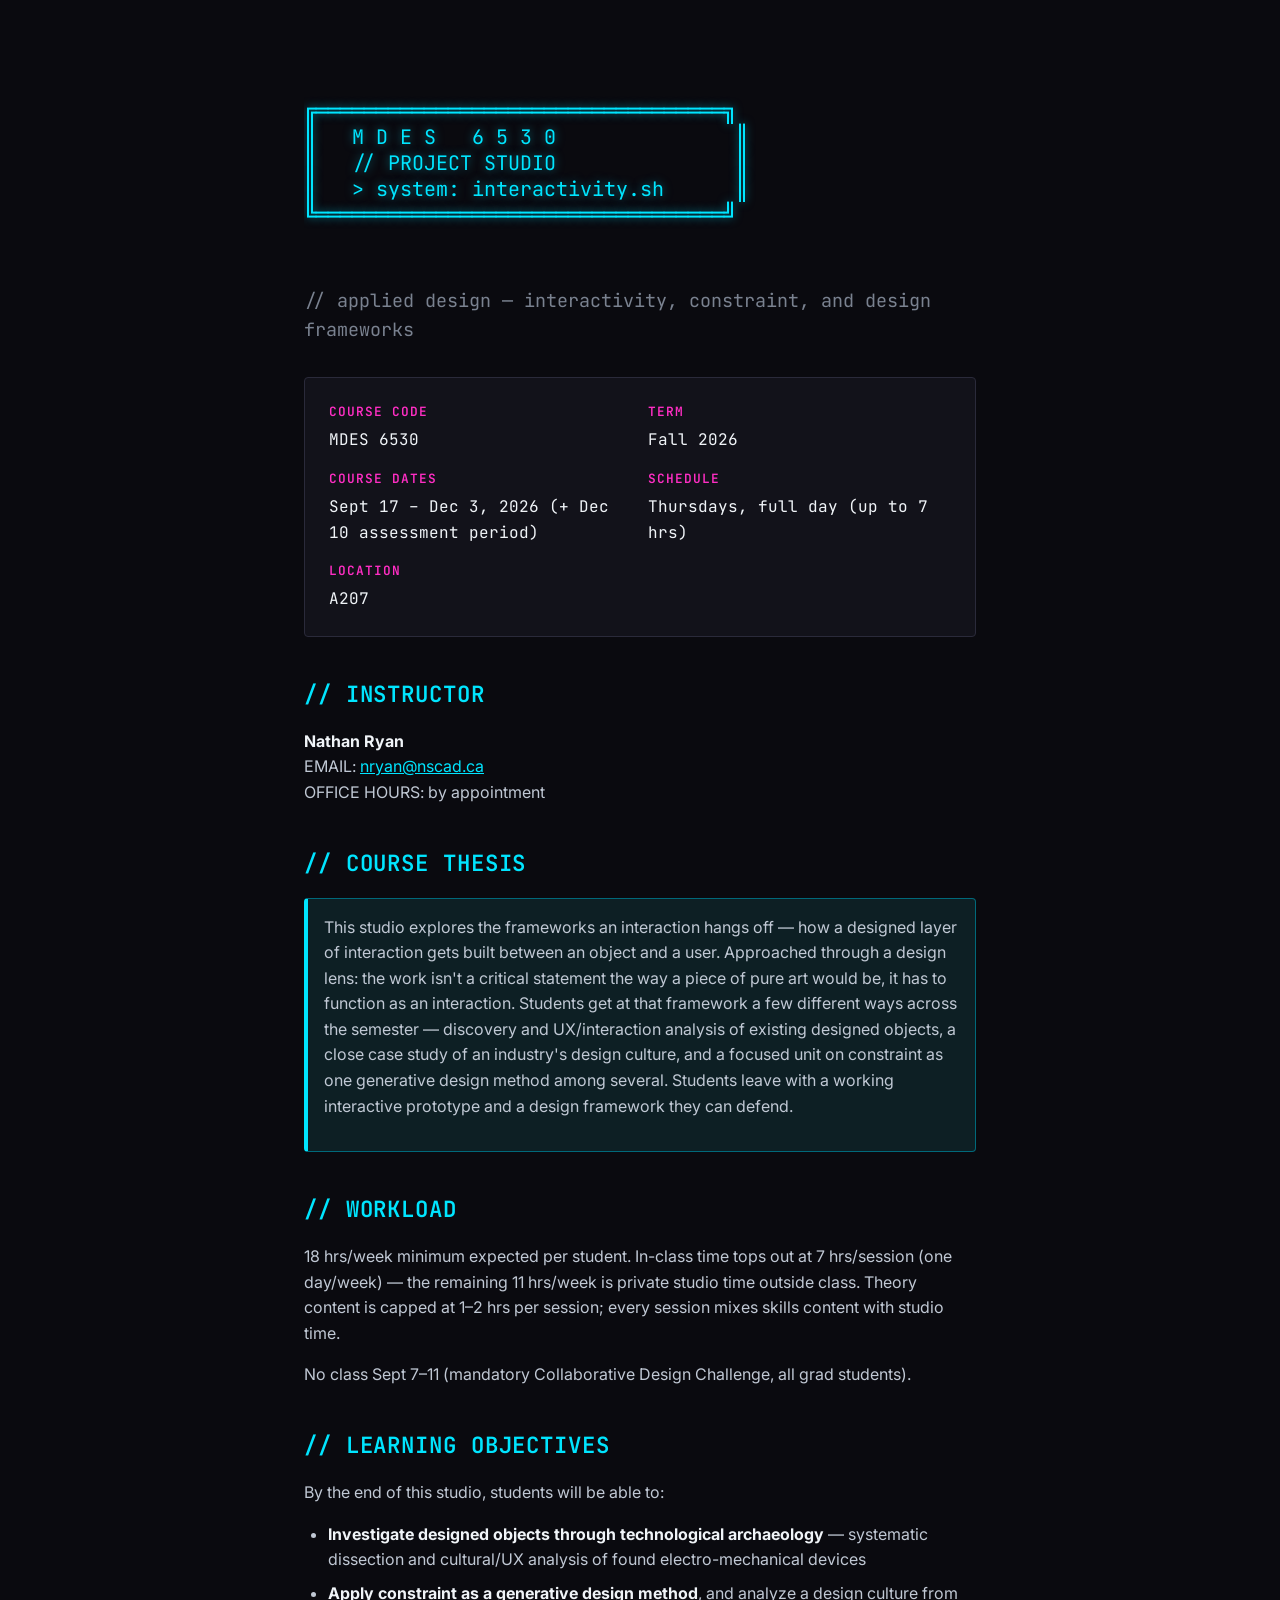
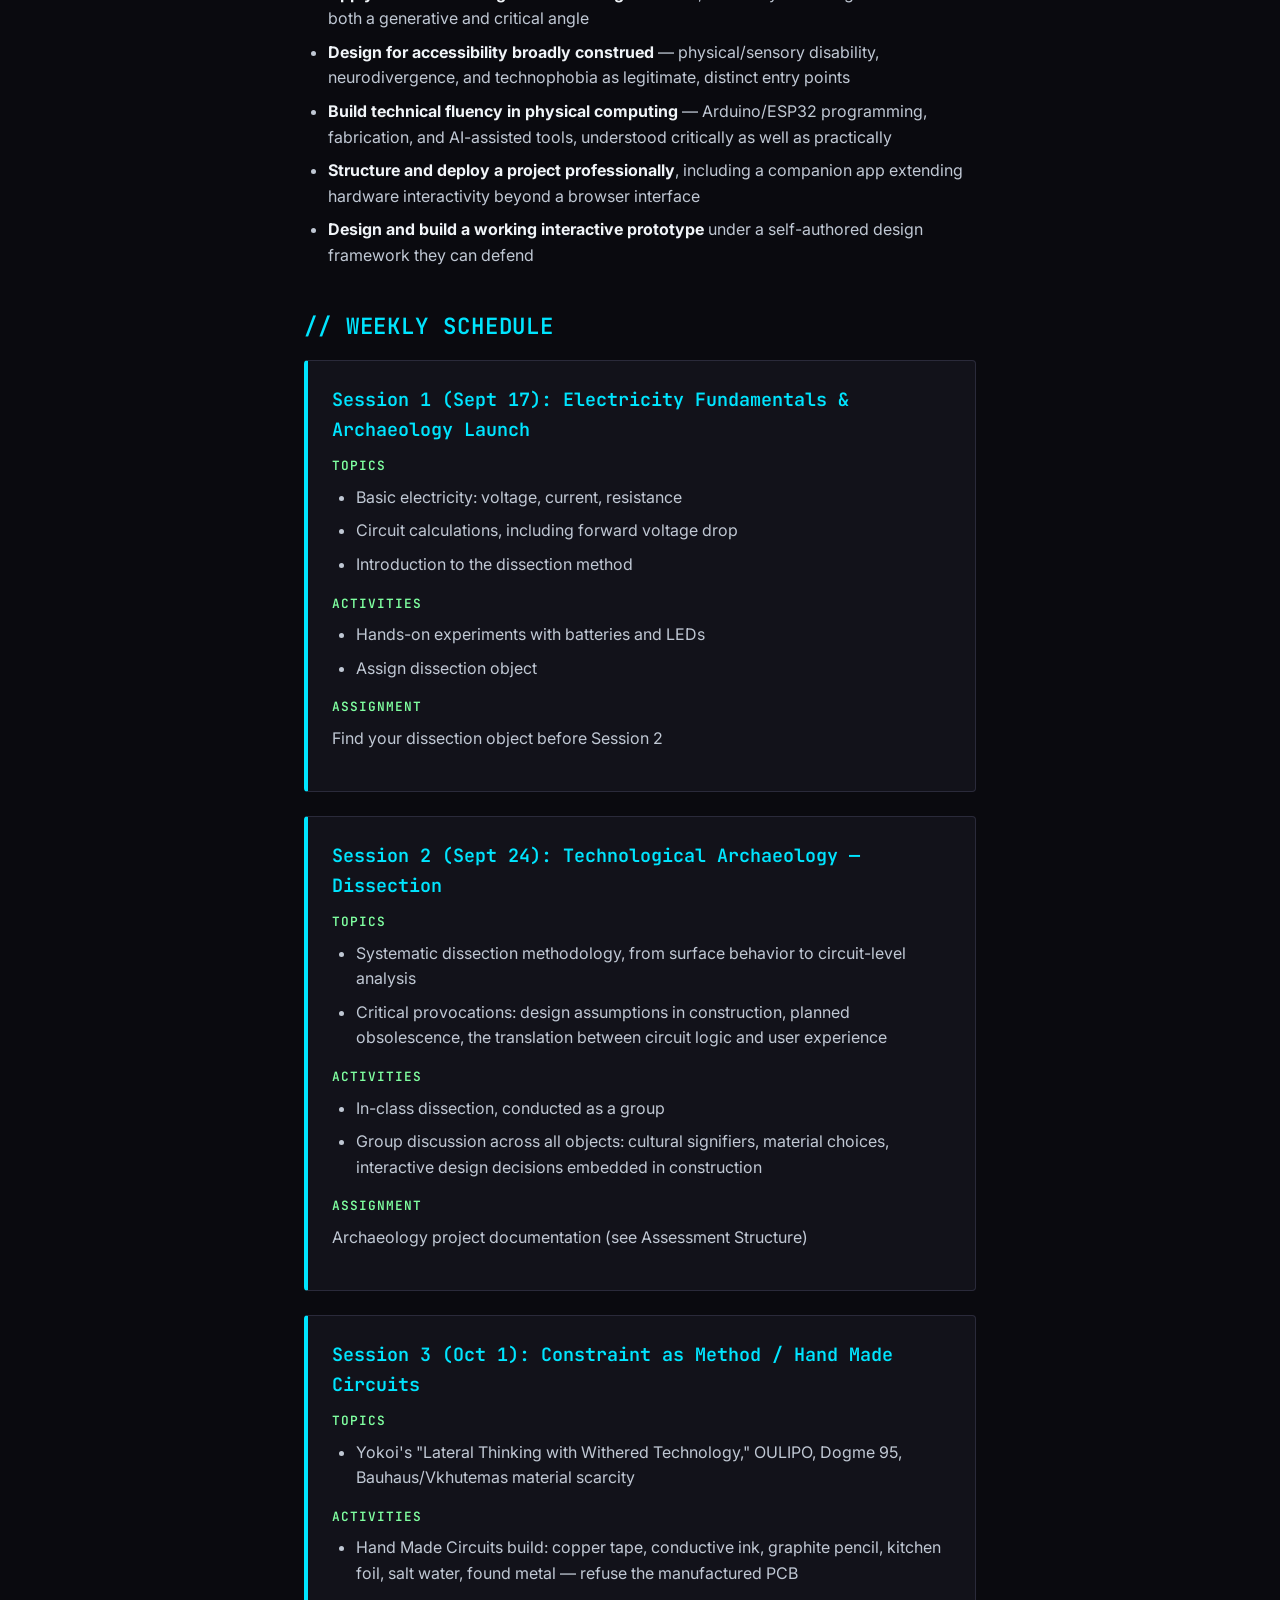
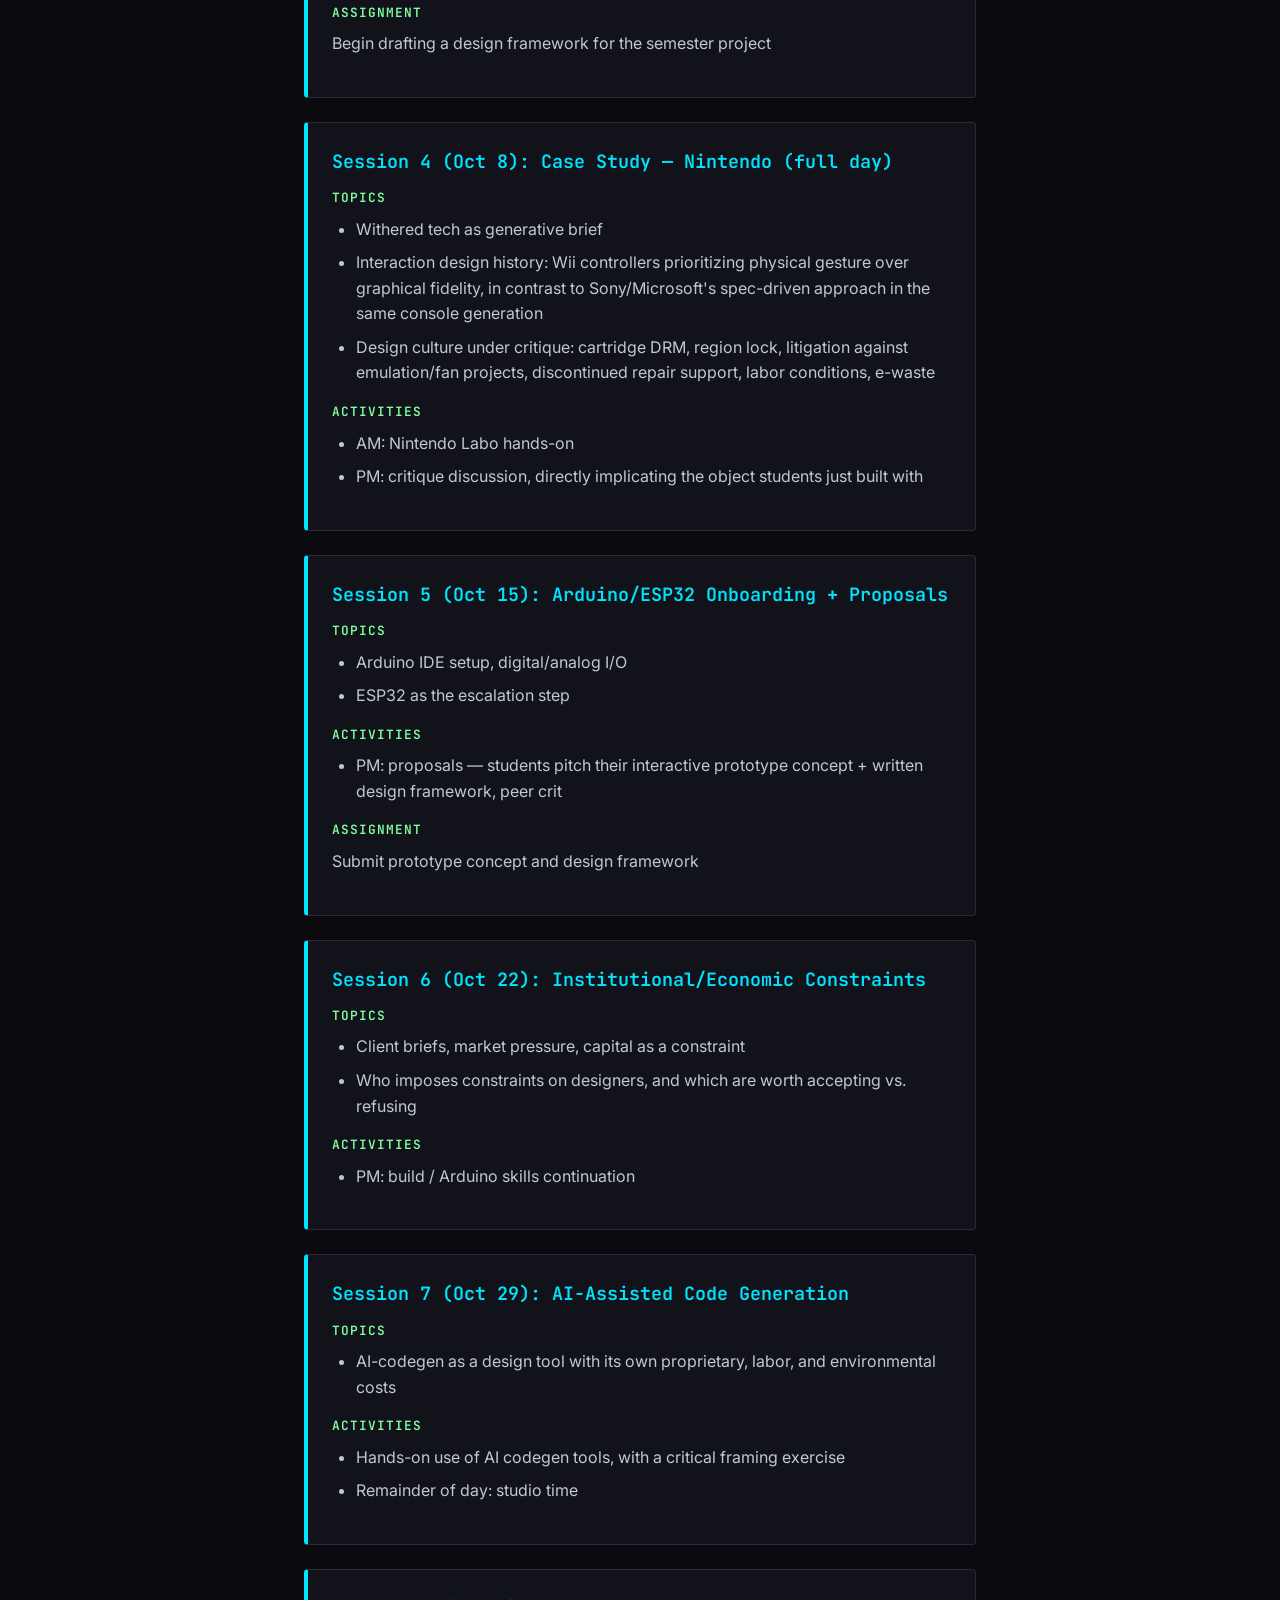
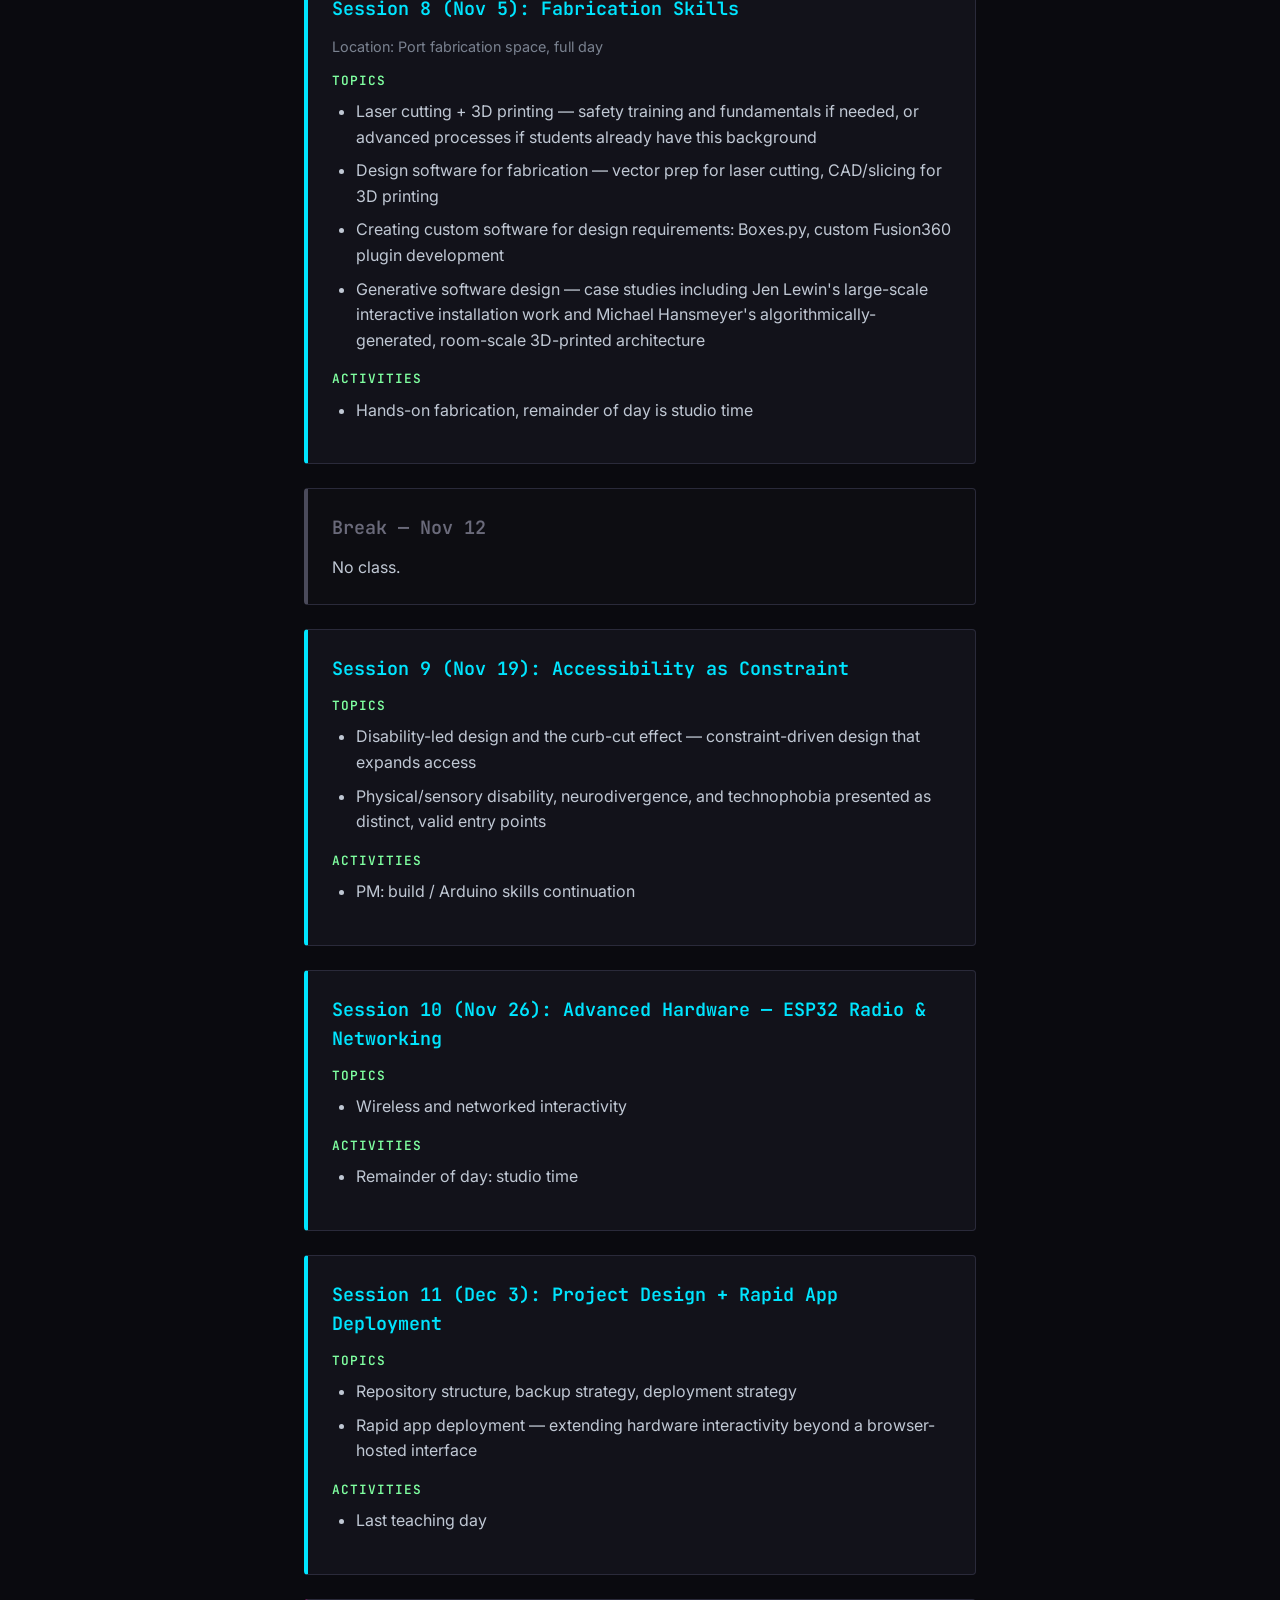
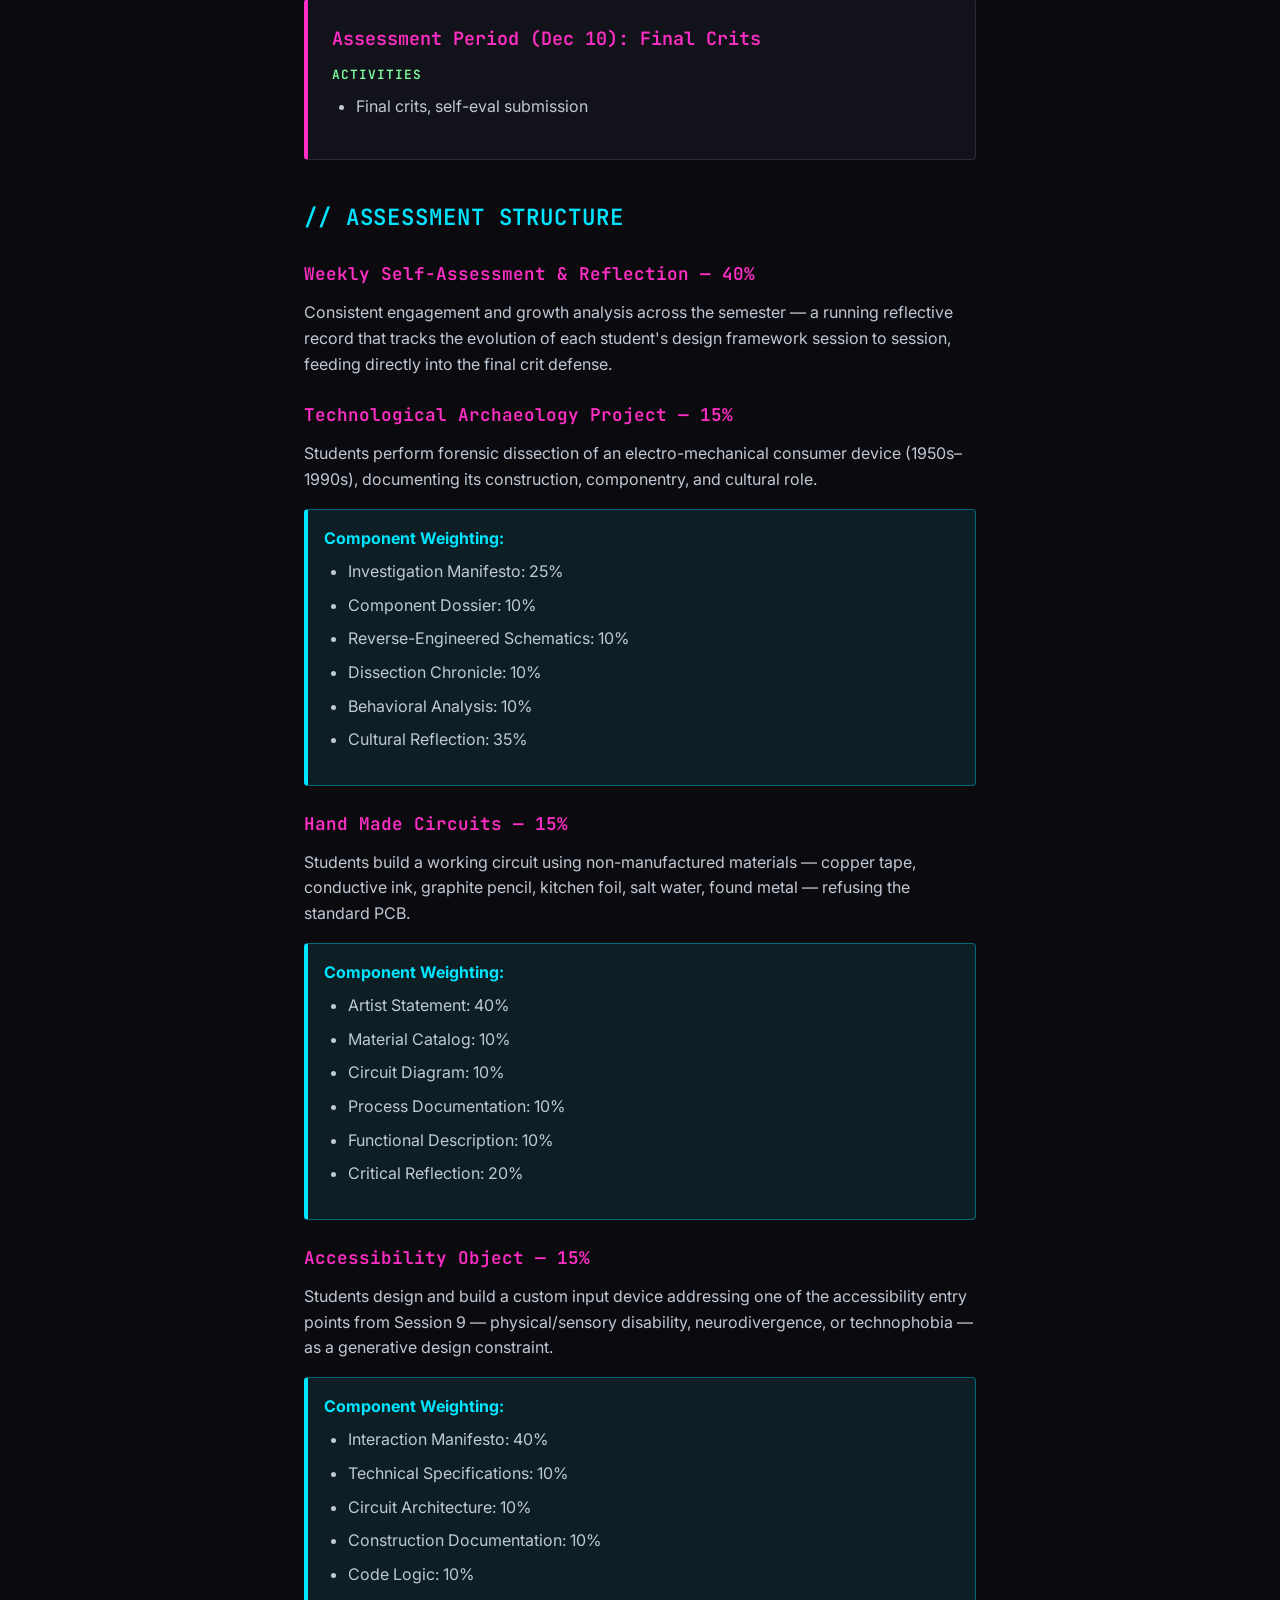
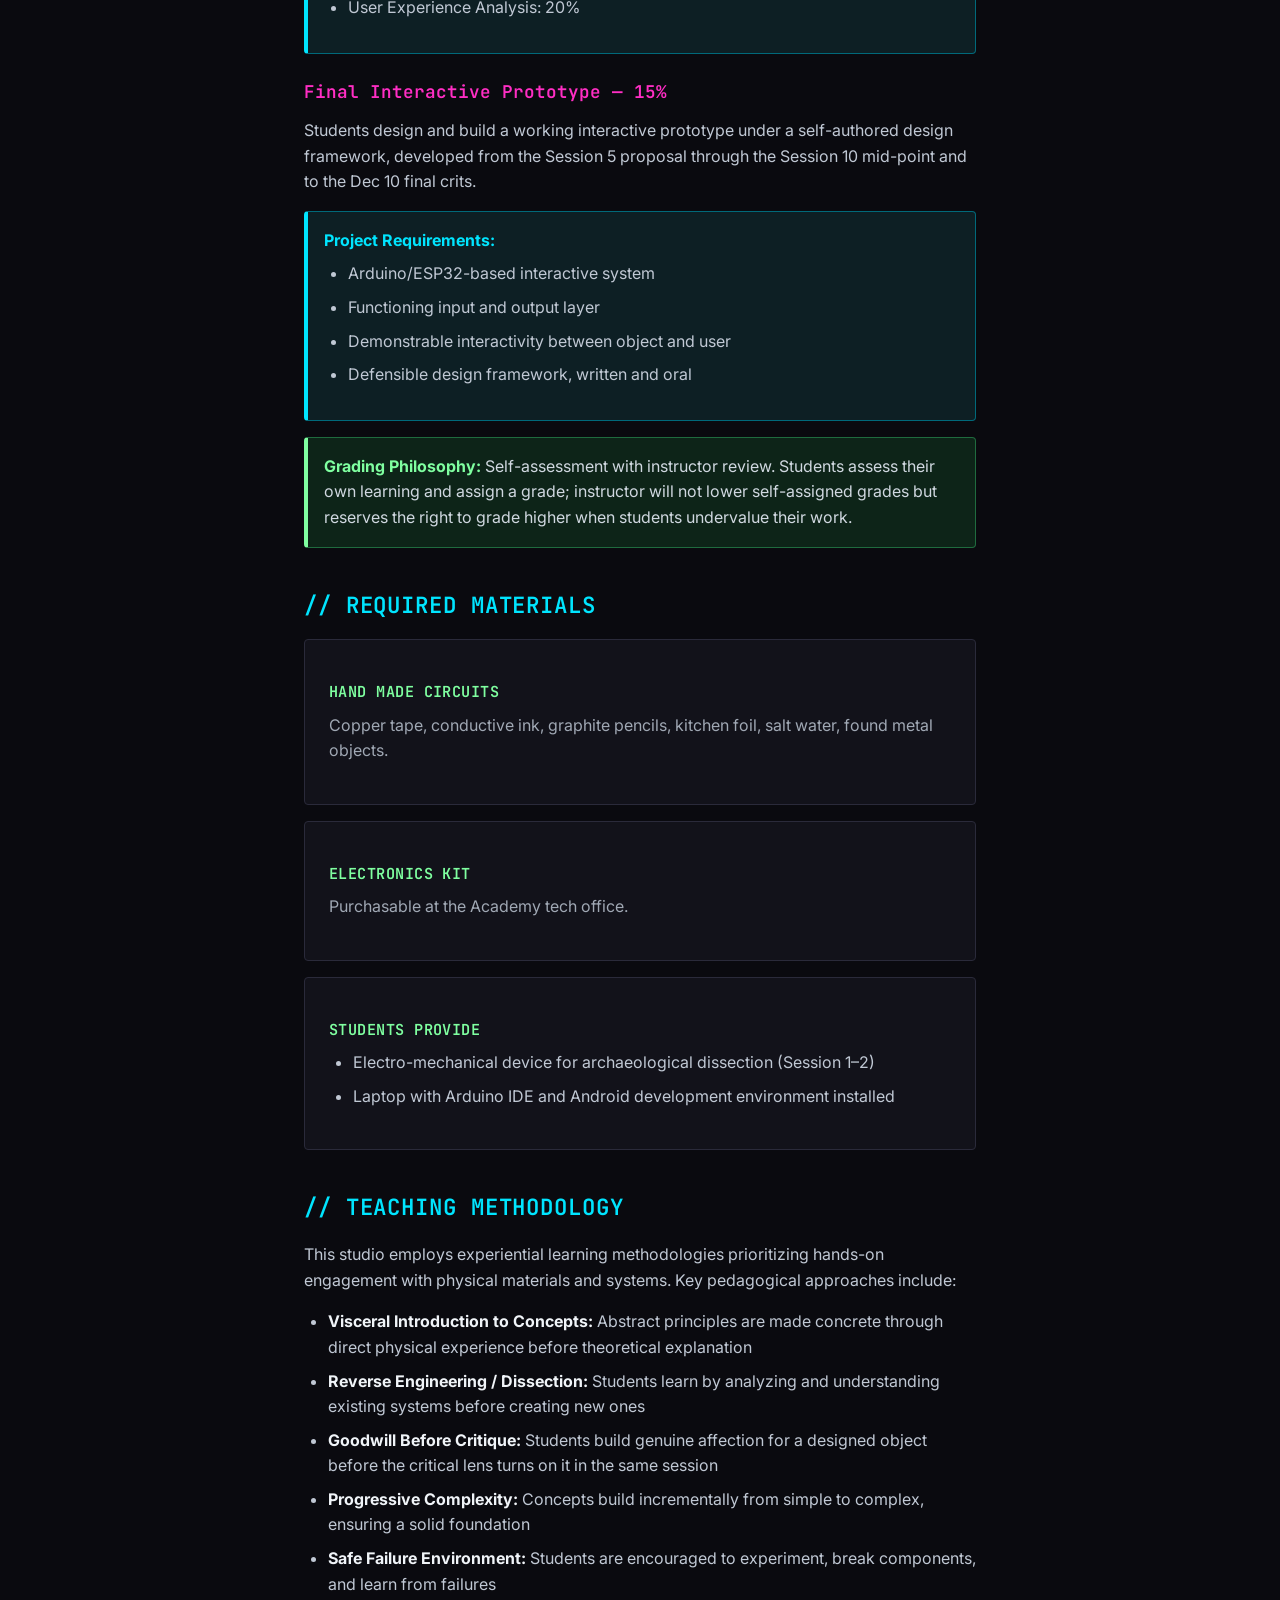
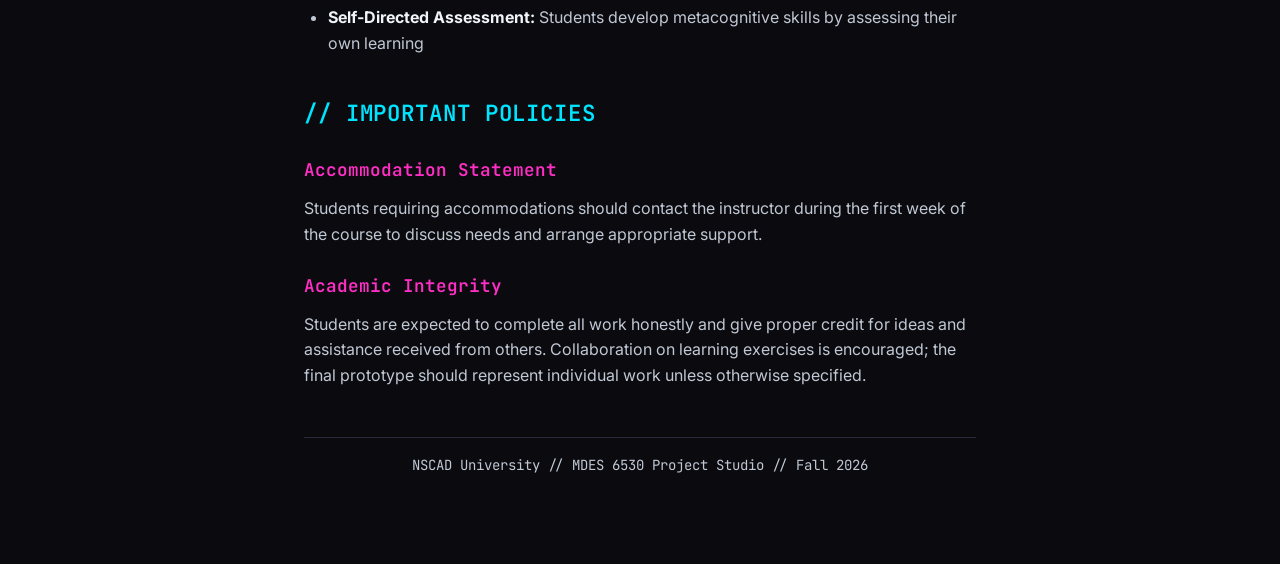
==== MDES6530_Course_Outline.html @ 8ba002bb "Add MDES 6530 course outline as GitHub Pages site Serve MDES6530_Course_Outline.html as the shareabl" ====
<!DOCTYPE html>
<html lang="en">
<head>
    <meta charset="UTF-8">
    <meta name="viewport" content="width=device-width, initial-scale=1.0">
    <title>MDES 6530: Project Studio</title>
    <style>
        @import url('https://fonts.googleapis.com/css2?family=JetBrains+Mono:wght@400;500;700&family=Inter:wght@300;400;600;700&display=swap');

        * {
            margin: 0;
            padding: 0;
            box-sizing: border-box;
        }

        body {
            font-family: 'Inter', -apple-system, BlinkMacSystemFont, 'Segoe UI', sans-serif;
            line-height: 1.6;
            color: #d0d8e0;
            max-width: 8.5in;
            margin: 0 auto;
            padding: 0.75in;
            background: #0a0a0f;
        }

        .ascii-header {
            font-family: 'JetBrains Mono', 'Courier New', monospace;
            font-size: 20px;
            line-height: 1.3;
            color: #00e5ff;
            margin-bottom: 2rem;
            white-space: pre;
            overflow-x: auto;
            text-shadow: 0 0 10px rgba(0, 229, 255, 0.5);
        }

        h1 {
            font-family: 'JetBrains Mono', monospace;
            font-size: 2rem;
            font-weight: 700;
            color: #ffffff;
            margin-bottom: 0.5rem;
            border-bottom: 3px solid #ff2ec4;
            padding-bottom: 0.5rem;
            text-shadow: 0 0 12px rgba(255, 46, 196, 0.4);
            text-transform: uppercase;
            letter-spacing: 0.03em;
        }

        h2 {
            font-family: 'JetBrains Mono', monospace;
            font-size: 1.4rem;
            font-weight: 600;
            color: #00e5ff;
            margin-top: 2.5rem;
            margin-bottom: 1rem;
            text-transform: uppercase;
            letter-spacing: 0.04em;
        }

        h3 {
            font-family: 'JetBrains Mono', monospace;
            font-size: 1.1rem;
            font-weight: 600;
            color: #ff2ec4;
            margin-top: 1.5rem;
            margin-bottom: 0.75rem;
        }

        h4 {
            font-family: 'JetBrains Mono', monospace;
            font-size: 0.95rem;
            font-weight: 600;
            color: #7fffa0;
            margin-top: 1rem;
            margin-bottom: 0.5rem;
            text-transform: uppercase;
            letter-spacing: 0.03em;
        }

        p {
            margin-bottom: 1rem;
            color: #c0c8d4;
        }

        a {
            color: #00e5ff;
        }

        strong {
            color: #f0f4f8;
        }

        .course-info {
            display: grid;
            grid-template-columns: repeat(2, 1fr);
            gap: 1rem;
            background: #12121a;
            border: 1px solid #2a2a3a;
            padding: 1.5rem;
            border-radius: 4px;
            margin-bottom: 2rem;
        }

        .info-item {
            display: flex;
            flex-direction: column;
        }

        .info-label {
            font-family: 'JetBrains Mono', monospace;
            font-weight: 600;
            color: #ff2ec4;
            font-size: 0.8rem;
            text-transform: uppercase;
            letter-spacing: 0.08em;
        }

        .info-value {
            color: #f0f4f8;
            font-size: 1rem;
            margin-top: 0.3rem;
            font-family: 'JetBrains Mono', monospace;
        }

        .week-block {
            background: #12121a;
            border: 1px solid #2a2a3a;
            border-left: 4px solid #00e5ff;
            padding: 1.5rem;
            margin-bottom: 1.5rem;
            border-radius: 4px;
        }

        .week-header {
            font-family: 'JetBrains Mono', monospace;
            font-size: 1.15rem;
            font-weight: 600;
            color: #00e5ff;
            margin-bottom: 0.75rem;
        }

        .section-label {
            font-family: 'JetBrains Mono', monospace;
            font-weight: 600;
            color: #7fffa0;
            margin-bottom: 0.5rem;
            text-transform: uppercase;
            font-size: 0.8rem;
            letter-spacing: 0.08em;
        }

        ul {
            margin-left: 1.5rem;
            margin-bottom: 1rem;
        }

        li {
            margin-bottom: 0.5rem;
            color: #c0c8d4;
        }

        .callout {
            background: #0d1f24;
            border: 1px solid #00697a;
            border-left: 4px solid #00e5ff;
            padding: 1rem;
            margin: 1rem 0;
            border-radius: 4px;
        }

        .callout strong {
            color: #00e5ff;
        }

        .callout-green {
            background: #0d2418;
            border: 1px solid #1f6b3e;
            border-left: 4px solid #7fffa0;
            padding: 1rem;
            margin: 1rem 0;
            border-radius: 4px;
        }

        .callout-green strong {
            color: #7fffa0;
        }

        .materials-list {
            background: #12121a;
            border: 1px solid #2a2a3a;
            padding: 1.5rem;
            border-radius: 4px;
            margin-bottom: 1rem;
        }

        .materials-list p, .materials-list em {
            color: #a0a8b4;
        }

        .footer {
            margin-top: 3rem;
            padding-top: 1rem;
            border-top: 1px solid #2a2a3a;
            text-align: center;
            color: #5a6270;
            font-size: 0.875rem;
            font-family: 'JetBrains Mono', monospace;
        }

        .break-block {
            border-left-color: #4a4a5a !important;
            background: #0d0d12 !important;
        }

        .break-block .week-header {
            color: #6a6a7a !important;
        }

        .page-break {
            page-break-after: always;
        }

        @media print {
            * {
                -webkit-print-color-adjust: exact !important;
                print-color-adjust: exact !important;
            }

            body {
                background: #0a0a0f !important;
                padding: 0.5in;
                max-width: 100%;
                font-size: 10pt;
            }

            .course-info {
                background: #12121a !important;
                display: grid !important;
                grid-template-columns: repeat(2, 1fr) !important;
            }

            .week-block {
                background: #12121a !important;
                break-inside: avoid;
                page-break-inside: avoid;
                margin-bottom: 1rem;
            }

            .callout, .callout-green {
                break-inside: avoid;
                page-break-inside: avoid;
            }

            .materials-list {
                break-inside: avoid;
                page-break-inside: avoid;
            }

            h2, h3, h4 {
                break-after: avoid;
                page-break-after: avoid;
            }

            .ascii-header {
                font-size: 8pt !important;
                overflow: hidden;
            }

            .page-break {
                page-break-after: always;
                break-after: always;
            }

            .footer {
                margin-top: 1rem;
            }
        }
    </style>
</head>
<body>
    <div class="ascii-header">
╔══════════════════════════════════╗
║   M D E S   6 5 3 0               ║
║   // PROJECT STUDIO               ║
║   > system: interactivity.sh      ║
╚══════════════════════════════════╝
    </div>

    <p style="font-size: 1.15rem; color: #7a8290; margin-bottom: 2rem; font-family: 'JetBrains Mono', monospace;">// applied design — interactivity, constraint, and design frameworks</p>

    <div class="course-info">
        <div class="info-item">
            <span class="info-label">Course Code</span>
            <span class="info-value">MDES 6530</span>
        </div>
        <div class="info-item">
            <span class="info-label">Term</span>
            <span class="info-value">Fall 2026</span>
        </div>
        <div class="info-item">
            <span class="info-label">Course Dates</span>
            <span class="info-value">Sept 17 – Dec 3, 2026 (+ Dec 10 assessment period)</span>
        </div>
        <div class="info-item">
            <span class="info-label">Schedule</span>
            <span class="info-value">Thursdays, full day (up to 7 hrs)</span>
        </div>
        <div class="info-item">
            <span class="info-label">Location</span>
            <span class="info-value">A207</span>
        </div>
    </div>

    <h2>// Instructor</h2>
    <p><strong>Nathan Ryan</strong><br>
    EMAIL: <a href="mailto:nryan@nscad.ca">nryan@nscad.ca</a><br>
    OFFICE HOURS: by appointment</p>

    <h2>// Course Thesis</h2>
    <div class="callout">
        <p>This studio explores the frameworks an interaction hangs off — how a designed layer of interaction gets built between an object and a user. Approached through a design lens: the work isn't a critical statement the way a piece of pure art would be, it has to function as an interaction. Students get at that framework a few different ways across the semester — discovery and UX/interaction analysis of existing designed objects, a close case study of an industry's design culture, and a focused unit on constraint as one generative design method among several. Students leave with a working interactive prototype and a design framework they can defend.</p>
    </div>

    <h2>// Workload</h2>
    <p>18 hrs/week minimum expected per student. In-class time tops out at 7 hrs/session (one day/week) — the remaining 11 hrs/week is private studio time outside class. Theory content is capped at 1–2 hrs per session; every session mixes skills content with studio time.</p>
    <p>No class Sept 7–11 (mandatory Collaborative Design Challenge, all grad students).</p>

    <h2>// Learning Objectives</h2>
    <p>By the end of this studio, students will be able to:</p>
    <ul>
        <li><strong>Investigate designed objects through technological archaeology</strong> — systematic dissection and cultural/UX analysis of found electro-mechanical devices</li>
        <li><strong>Apply constraint as a generative design method</strong>, and analyze a design culture from both a generative and critical angle</li>
        <li><strong>Design for accessibility broadly construed</strong> — physical/sensory disability, neurodivergence, and technophobia as legitimate, distinct entry points</li>
        <li><strong>Build technical fluency in physical computing</strong> — Arduino/ESP32 programming, fabrication, and AI-assisted tools, understood critically as well as practically</li>
        <li><strong>Structure and deploy a project professionally</strong>, including a companion app extending hardware interactivity beyond a browser interface</li>
        <li><strong>Design and build a working interactive prototype</strong> under a self-authored design framework they can defend</li>
    </ul>

    <div class="page-break"></div>

    <h2>// Weekly Schedule</h2>

    <div class="week-block">
        <div class="week-header">Session 1 (Sept 17): Electricity Fundamentals &amp; Archaeology Launch</div>

        <div class="section-label">Topics</div>
        <ul>
            <li>Basic electricity: voltage, current, resistance</li>
            <li>Circuit calculations, including forward voltage drop</li>
            <li>Introduction to the dissection method</li>
        </ul>

        <div class="section-label">Activities</div>
        <ul>
            <li>Hands-on experiments with batteries and LEDs</li>
            <li>Assign dissection object</li>
        </ul>

        <div class="section-label">Assignment</div>
        <p>Find your dissection object before Session 2</p>
    </div>

    <div class="week-block">
        <div class="week-header">Session 2 (Sept 24): Technological Archaeology — Dissection</div>

        <div class="section-label">Topics</div>
        <ul>
            <li>Systematic dissection methodology, from surface behavior to circuit-level analysis</li>
            <li>Critical provocations: design assumptions in construction, planned obsolescence, the translation between circuit logic and user experience</li>
        </ul>

        <div class="section-label">Activities</div>
        <ul>
            <li>In-class dissection, conducted as a group</li>
            <li>Group discussion across all objects: cultural signifiers, material choices, interactive design decisions embedded in construction</li>
        </ul>

        <div class="section-label">Assignment</div>
        <p>Archaeology project documentation (see Assessment Structure)</p>
    </div>

    <div class="week-block">
        <div class="week-header">Session 3 (Oct 1): Constraint as Method / Hand Made Circuits</div>

        <div class="section-label">Topics</div>
        <ul>
            <li>Yokoi's "Lateral Thinking with Withered Technology," OULIPO, Dogme 95, Bauhaus/Vkhutemas material scarcity</li>
        </ul>

        <div class="section-label">Activities</div>
        <ul>
            <li>Hand Made Circuits build: copper tape, conductive ink, graphite pencil, kitchen foil, salt water, found metal — refuse the manufactured PCB</li>
        </ul>

        <div class="section-label">Assignment</div>
        <p>Begin drafting a design framework for the semester project</p>
    </div>

    <div class="week-block">
        <div class="week-header">Session 4 (Oct 8): Case Study — Nintendo (full day)</div>

        <div class="section-label">Topics</div>
        <ul>
            <li>Withered tech as generative brief</li>
            <li>Interaction design history: Wii controllers prioritizing physical gesture over graphical fidelity, in contrast to Sony/Microsoft's spec-driven approach in the same console generation</li>
            <li>Design culture under critique: cartridge DRM, region lock, litigation against emulation/fan projects, discontinued repair support, labor conditions, e-waste</li>
        </ul>

        <div class="section-label">Activities</div>
        <ul>
            <li>AM: Nintendo Labo hands-on</li>
            <li>PM: critique discussion, directly implicating the object students just built with</li>
        </ul>
    </div>

    <div class="week-block">
        <div class="week-header">Session 5 (Oct 15): Arduino/ESP32 Onboarding + Proposals</div>

        <div class="section-label">Topics</div>
        <ul>
            <li>Arduino IDE setup, digital/analog I/O</li>
            <li>ESP32 as the escalation step</li>
        </ul>

        <div class="section-label">Activities</div>
        <ul>
            <li>PM: proposals — students pitch their interactive prototype concept + written design framework, peer crit</li>
        </ul>

        <div class="section-label">Assignment</div>
        <p>Submit prototype concept and design framework</p>
    </div>

    <div class="week-block">
        <div class="week-header">Session 6 (Oct 22): Institutional/Economic Constraints</div>

        <div class="section-label">Topics</div>
        <ul>
            <li>Client briefs, market pressure, capital as a constraint</li>
            <li>Who imposes constraints on designers, and which are worth accepting vs. refusing</li>
        </ul>

        <div class="section-label">Activities</div>
        <ul>
            <li>PM: build / Arduino skills continuation</li>
        </ul>
    </div>

    <div class="week-block">
        <div class="week-header">Session 7 (Oct 29): AI-Assisted Code Generation</div>

        <div class="section-label">Topics</div>
        <ul>
            <li>AI-codegen as a design tool with its own proprietary, labor, and environmental costs</li>
        </ul>

        <div class="section-label">Activities</div>
        <ul>
            <li>Hands-on use of AI codegen tools, with a critical framing exercise</li>
            <li>Remainder of day: studio time</li>
        </ul>
    </div>

    <div class="week-block">
        <div class="week-header">Session 8 (Nov 5): Fabrication Skills</div>
        <p style="margin-bottom: 0.75rem; color: #7a8290; font-size: 0.9rem;">Location: Port fabrication space, full day</p>

        <div class="section-label">Topics</div>
        <ul>
            <li>Laser cutting + 3D printing — safety training and fundamentals if needed, or advanced processes if students already have this background</li>
            <li>Design software for fabrication — vector prep for laser cutting, CAD/slicing for 3D printing</li>
            <li>Creating custom software for design requirements: Boxes.py, custom Fusion360 plugin development</li>
            <li>Generative software design — case studies including Jen Lewin's large-scale interactive installation work and Michael Hansmeyer's algorithmically-generated, room-scale 3D-printed architecture</li>
        </ul>

        <div class="section-label">Activities</div>
        <ul>
            <li>Hands-on fabrication, remainder of day is studio time</li>
        </ul>
    </div>

    <div class="week-block break-block">
        <div class="week-header">Break — Nov 12</div>
        <p style="margin-bottom: 0;">No class.</p>
    </div>

    <div class="week-block">
        <div class="week-header">Session 9 (Nov 19): Accessibility as Constraint</div>

        <div class="section-label">Topics</div>
        <ul>
            <li>Disability-led design and the curb-cut effect — constraint-driven design that expands access</li>
            <li>Physical/sensory disability, neurodivergence, and technophobia presented as distinct, valid entry points</li>
        </ul>

        <div class="section-label">Activities</div>
        <ul>
            <li>PM: build / Arduino skills continuation</li>
        </ul>
    </div>

    <div class="week-block">
        <div class="week-header">Session 10 (Nov 26): Advanced Hardware — ESP32 Radio &amp; Networking</div>

        <div class="section-label">Topics</div>
        <ul>
            <li>Wireless and networked interactivity</li>
        </ul>

        <div class="section-label">Activities</div>
        <ul>
            <li>Remainder of day: studio time</li>
        </ul>
    </div>

    <div class="week-block">
        <div class="week-header">Session 11 (Dec 3): Project Design + Rapid App Deployment</div>

        <div class="section-label">Topics</div>
        <ul>
            <li>Repository structure, backup strategy, deployment strategy</li>
            <li>Rapid app deployment — extending hardware interactivity beyond a browser-hosted interface</li>
        </ul>

        <div class="section-label">Activities</div>
        <ul>
            <li>Last teaching day</li>
        </ul>
    </div>

    <div class="week-block" style="border-left-color: #ff2ec4;">
        <div class="week-header" style="color: #ff2ec4;">Assessment Period (Dec 10): Final Crits</div>
        <div class="section-label">Activities</div>
        <ul>
            <li>Final crits, self-eval submission</li>
        </ul>
    </div>

    <div class="page-break"></div>

    <h2>// Assessment Structure</h2>

    <h3>Weekly Self-Assessment &amp; Reflection — 40%</h3>
    <p>Consistent engagement and growth analysis across the semester — a running reflective record that tracks the evolution of each student's design framework session to session, feeding directly into the final crit defense.</p>

    <h3>Technological Archaeology Project — 15%</h3>
    <p>Students perform forensic dissection of an electro-mechanical consumer device (1950s–1990s), documenting its construction, componentry, and cultural role.</p>

    <div class="callout">
        <strong>Component Weighting:</strong>
        <ul style="margin-top: 0.5rem;">
            <li>Investigation Manifesto: 25%</li>
            <li>Component Dossier: 10%</li>
            <li>Reverse-Engineered Schematics: 10%</li>
            <li>Dissection Chronicle: 10%</li>
            <li>Behavioral Analysis: 10%</li>
            <li>Cultural Reflection: 35%</li>
        </ul>
    </div>

    <h3>Hand Made Circuits — 15%</h3>
    <p>Students build a working circuit using non-manufactured materials — copper tape, conductive ink, graphite pencil, kitchen foil, salt water, found metal — refusing the standard PCB.</p>

    <div class="callout">
        <strong>Component Weighting:</strong>
        <ul style="margin-top: 0.5rem;">
            <li>Artist Statement: 40%</li>
            <li>Material Catalog: 10%</li>
            <li>Circuit Diagram: 10%</li>
            <li>Process Documentation: 10%</li>
            <li>Functional Description: 10%</li>
            <li>Critical Reflection: 20%</li>
        </ul>
    </div>

    <h3>Accessibility Object — 15%</h3>
    <p>Students design and build a custom input device addressing one of the accessibility entry points from Session 9 — physical/sensory disability, neurodivergence, or technophobia — as a generative design constraint.</p>

    <div class="callout">
        <strong>Component Weighting:</strong>
        <ul style="margin-top: 0.5rem;">
            <li>Interaction Manifesto: 40%</li>
            <li>Technical Specifications: 10%</li>
            <li>Circuit Architecture: 10%</li>
            <li>Construction Documentation: 10%</li>
            <li>Code Logic: 10%</li>
            <li>User Experience Analysis: 20%</li>
        </ul>
    </div>

    <h3>Final Interactive Prototype — 15%</h3>
    <p>Students design and build a working interactive prototype under a self-authored design framework, developed from the Session 5 proposal through the Session 10 mid-point and to the Dec 10 final crits.</p>

    <div class="callout">
        <strong>Project Requirements:</strong>
        <ul style="margin-top: 0.5rem;">
            <li>Arduino/ESP32-based interactive system</li>
            <li>Functioning input and output layer</li>
            <li>Demonstrable interactivity between object and user</li>
            <li>Defensible design framework, written and oral</li>
        </ul>
    </div>

    <div class="callout-green">
        <strong>Grading Philosophy:</strong> Self-assessment with instructor review. Students assess their own learning and assign a grade; instructor will not lower self-assigned grades but reserves the right to grade higher when students undervalue their work.
    </div>

    <h2>// Required Materials</h2>

    <div class="materials-list">
        <h4>Hand Made Circuits</h4>
        <p>Copper tape, conductive ink, graphite pencils, kitchen foil, salt water, found metal objects.</p>
    </div>

    <div class="materials-list">
        <h4>Electronics Kit</h4>
        <p>Purchasable at the Academy tech office.</p>
    </div>

    <div class="materials-list">
        <h4>Students Provide</h4>
        <ul>
            <li>Electro-mechanical device for archaeological dissection (Session 1–2)</li>
            <li>Laptop with Arduino IDE and Android development environment installed</li>
        </ul>
    </div>

    <h2>// Teaching Methodology</h2>
    <p>This studio employs experiential learning methodologies prioritizing hands-on engagement with physical materials and systems. Key pedagogical approaches include:</p>
    <ul>
        <li><strong>Visceral Introduction to Concepts:</strong> Abstract principles are made concrete through direct physical experience before theoretical explanation</li>
        <li><strong>Reverse Engineering / Dissection:</strong> Students learn by analyzing and understanding existing systems before creating new ones</li>
        <li><strong>Goodwill Before Critique:</strong> Students build genuine affection for a designed object before the critical lens turns on it in the same session</li>
        <li><strong>Progressive Complexity:</strong> Concepts build incrementally from simple to complex, ensuring a solid foundation</li>
        <li><strong>Safe Failure Environment:</strong> Students are encouraged to experiment, break components, and learn from failures</li>
        <li><strong>Self-Directed Assessment:</strong> Students develop metacognitive skills by assessing their own learning</li>
    </ul>

    <h2>// Important Policies</h2>

    <h3>Accommodation Statement</h3>
    <p>Students requiring accommodations should contact the instructor during the first week of the course to discuss needs and arrange appropriate support.</p>

    <h3>Academic Integrity</h3>
    <p>Students are expected to complete all work honestly and give proper credit for ideas and assistance received from others. Collaboration on learning exercises is encouraged; the final prototype should represent individual work unless otherwise specified.</p>

    <div class="footer">
        <p>NSCAD University // MDES 6530 Project Studio // Fall 2026</p>
    </div>
</body>
</html>
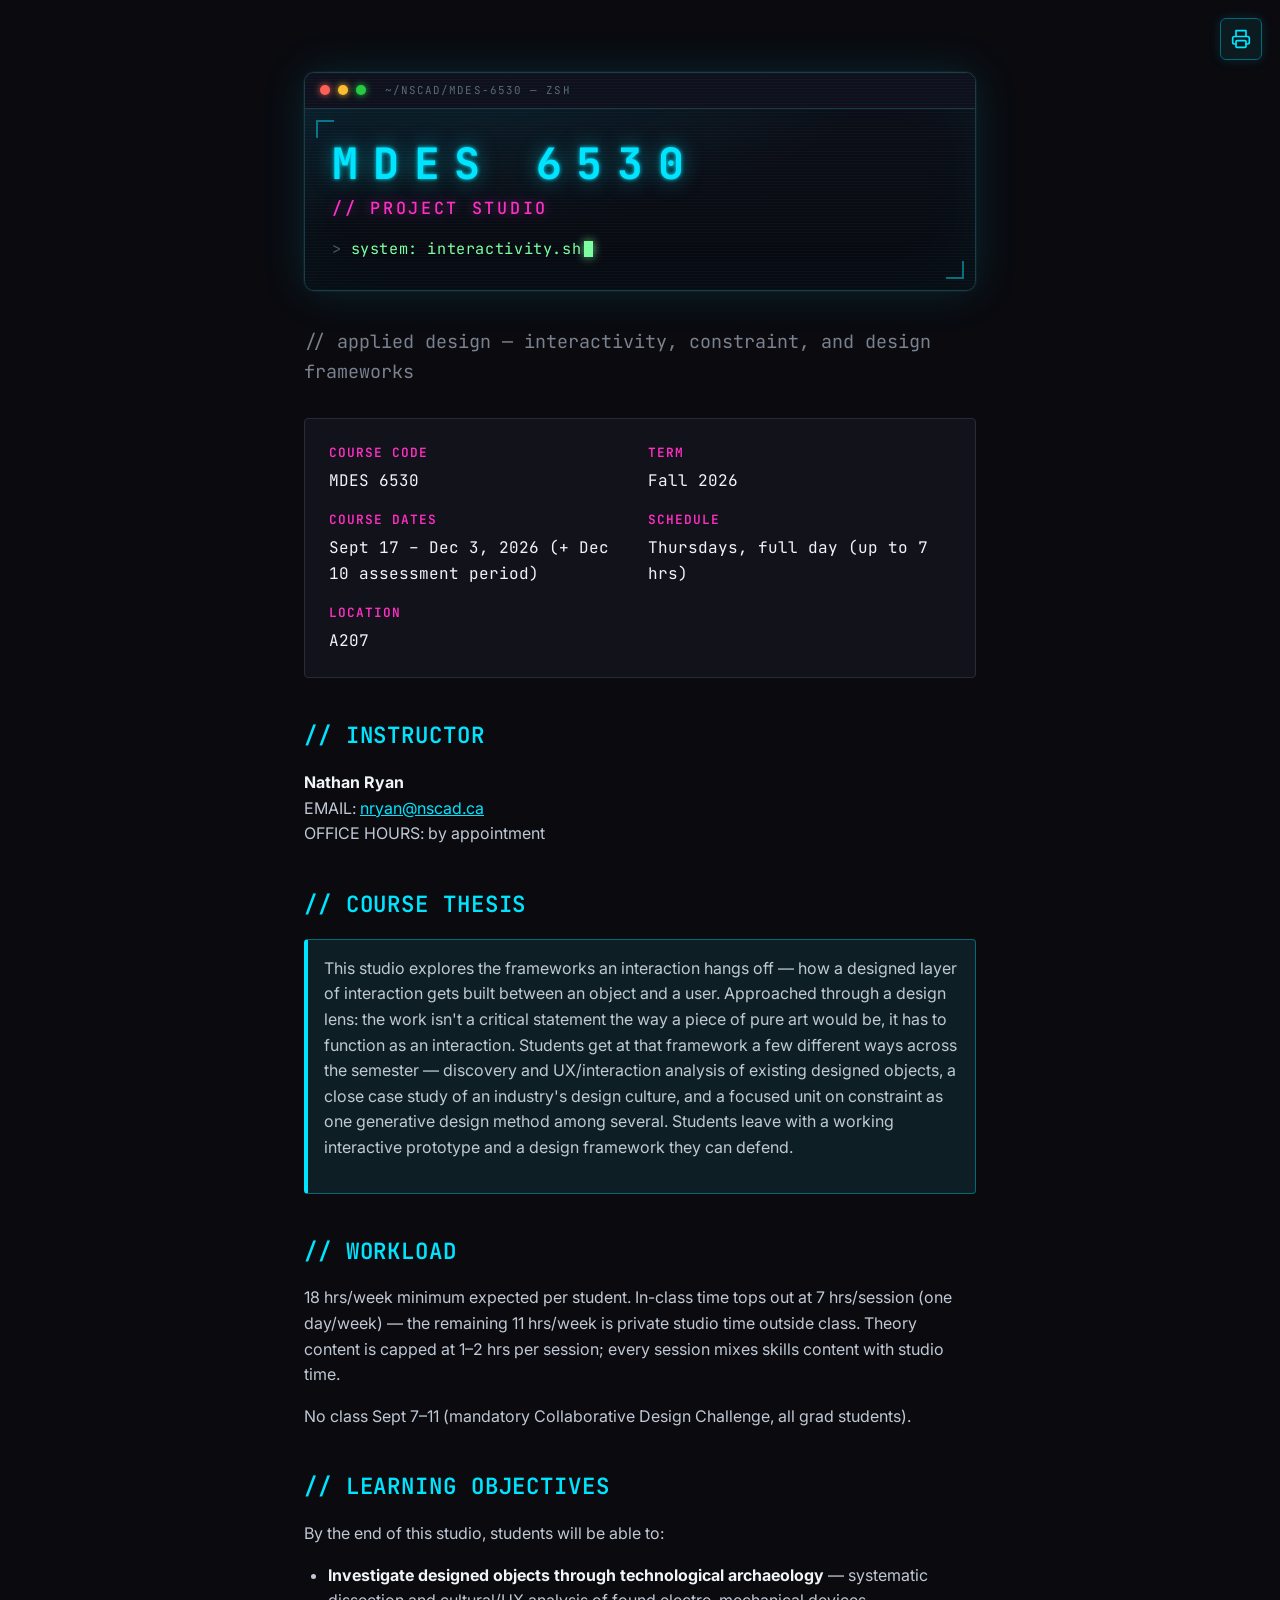
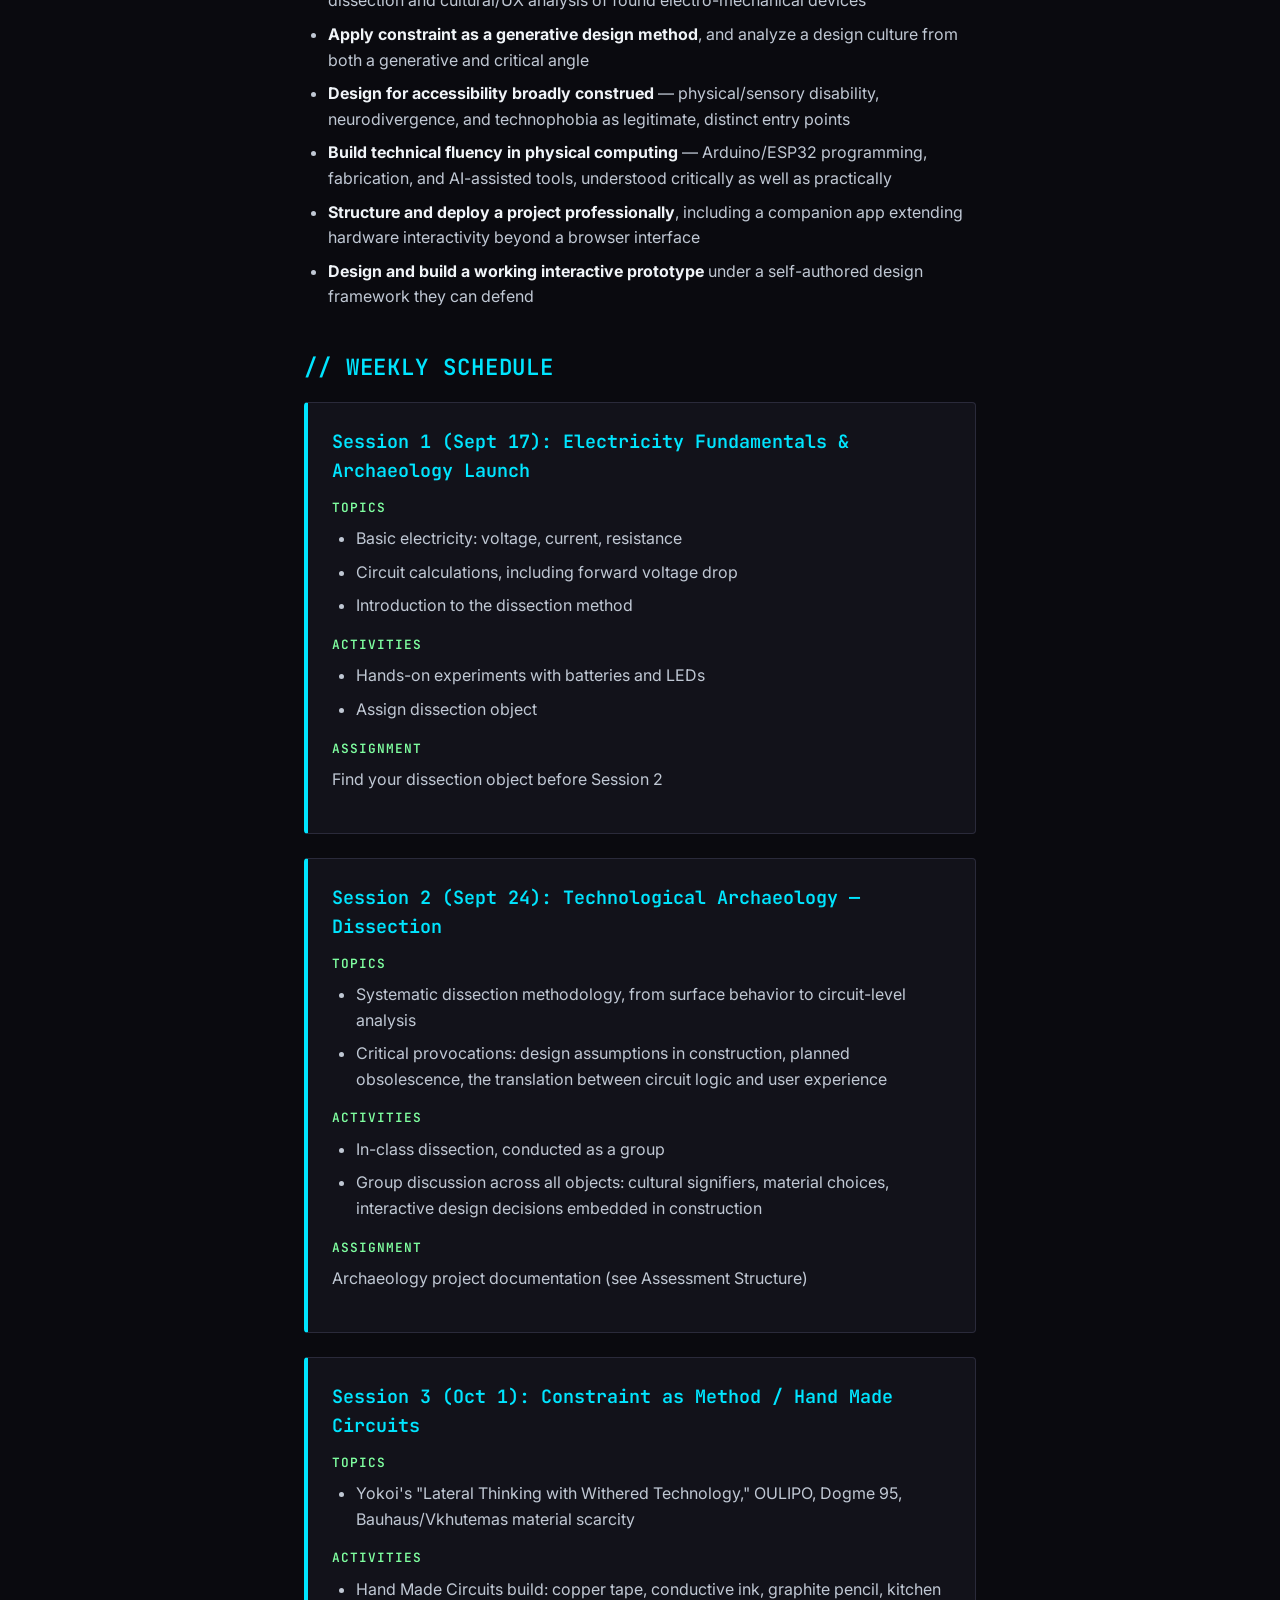
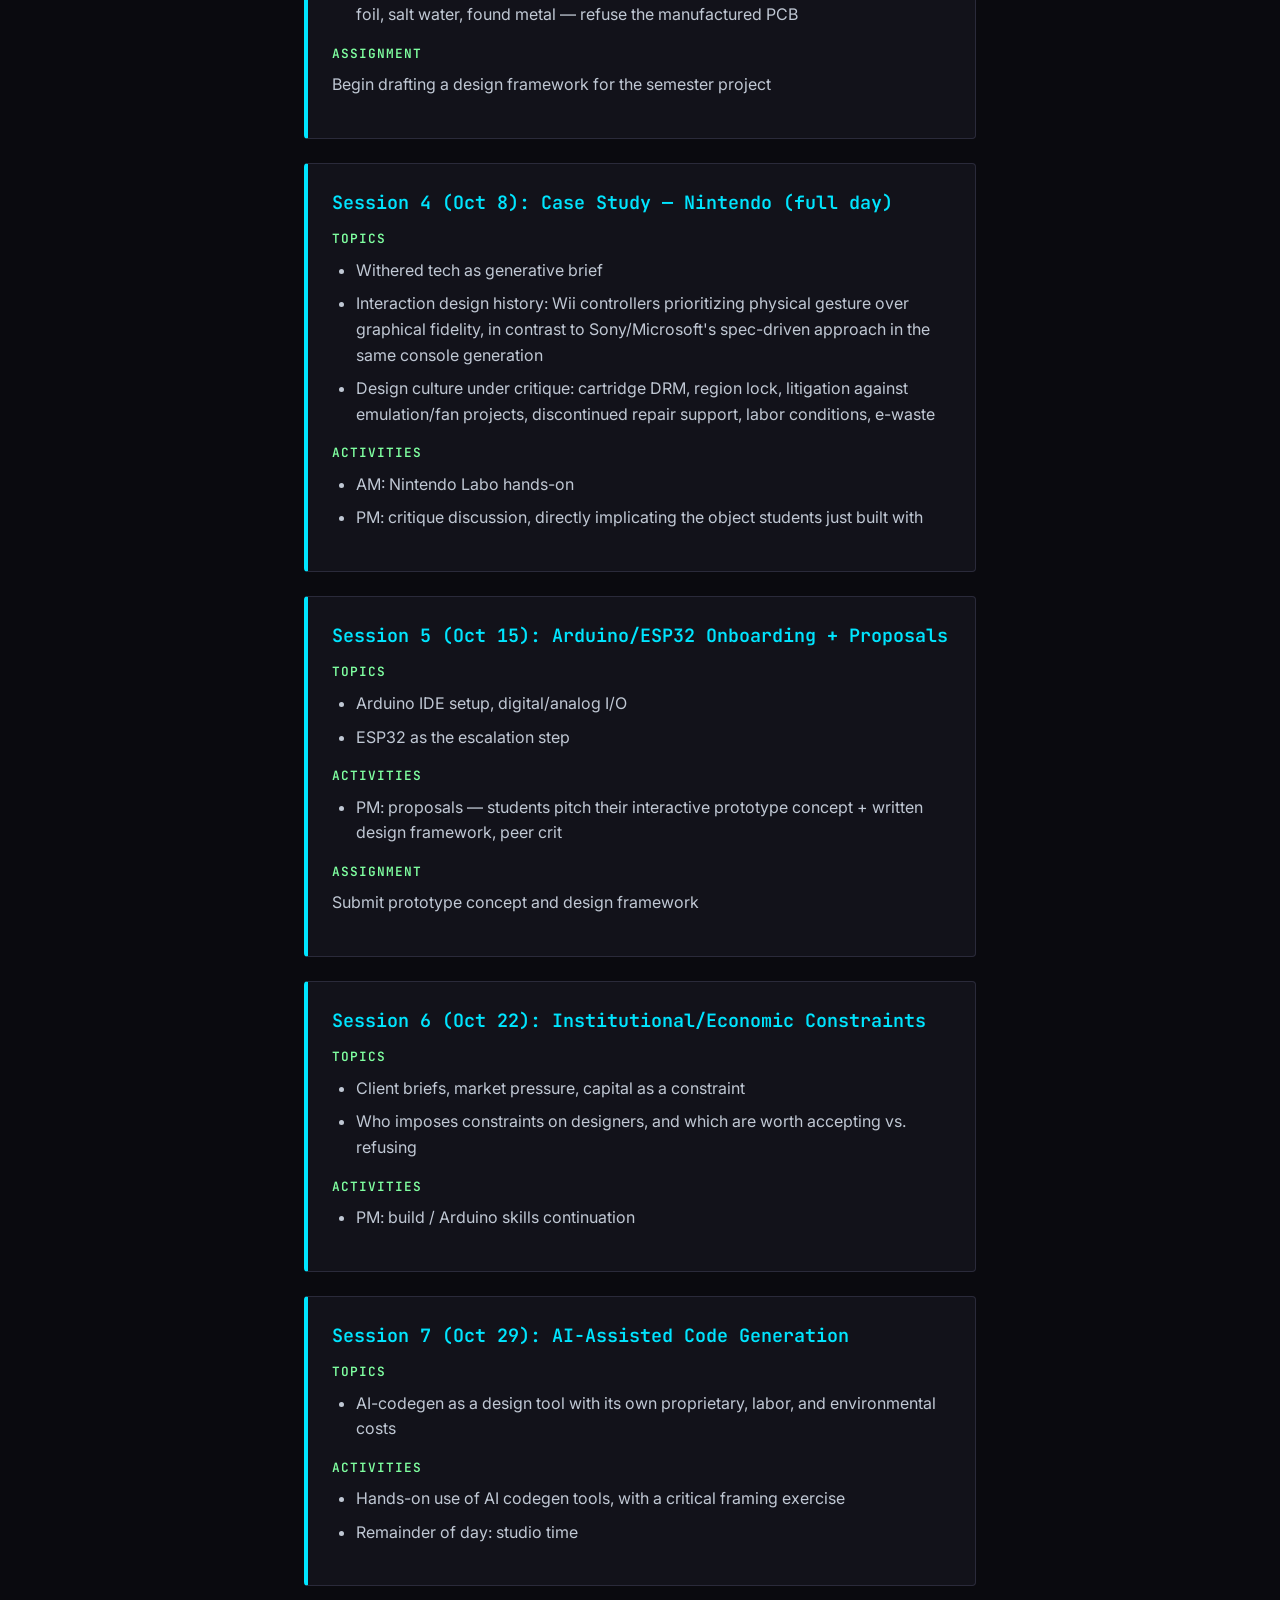
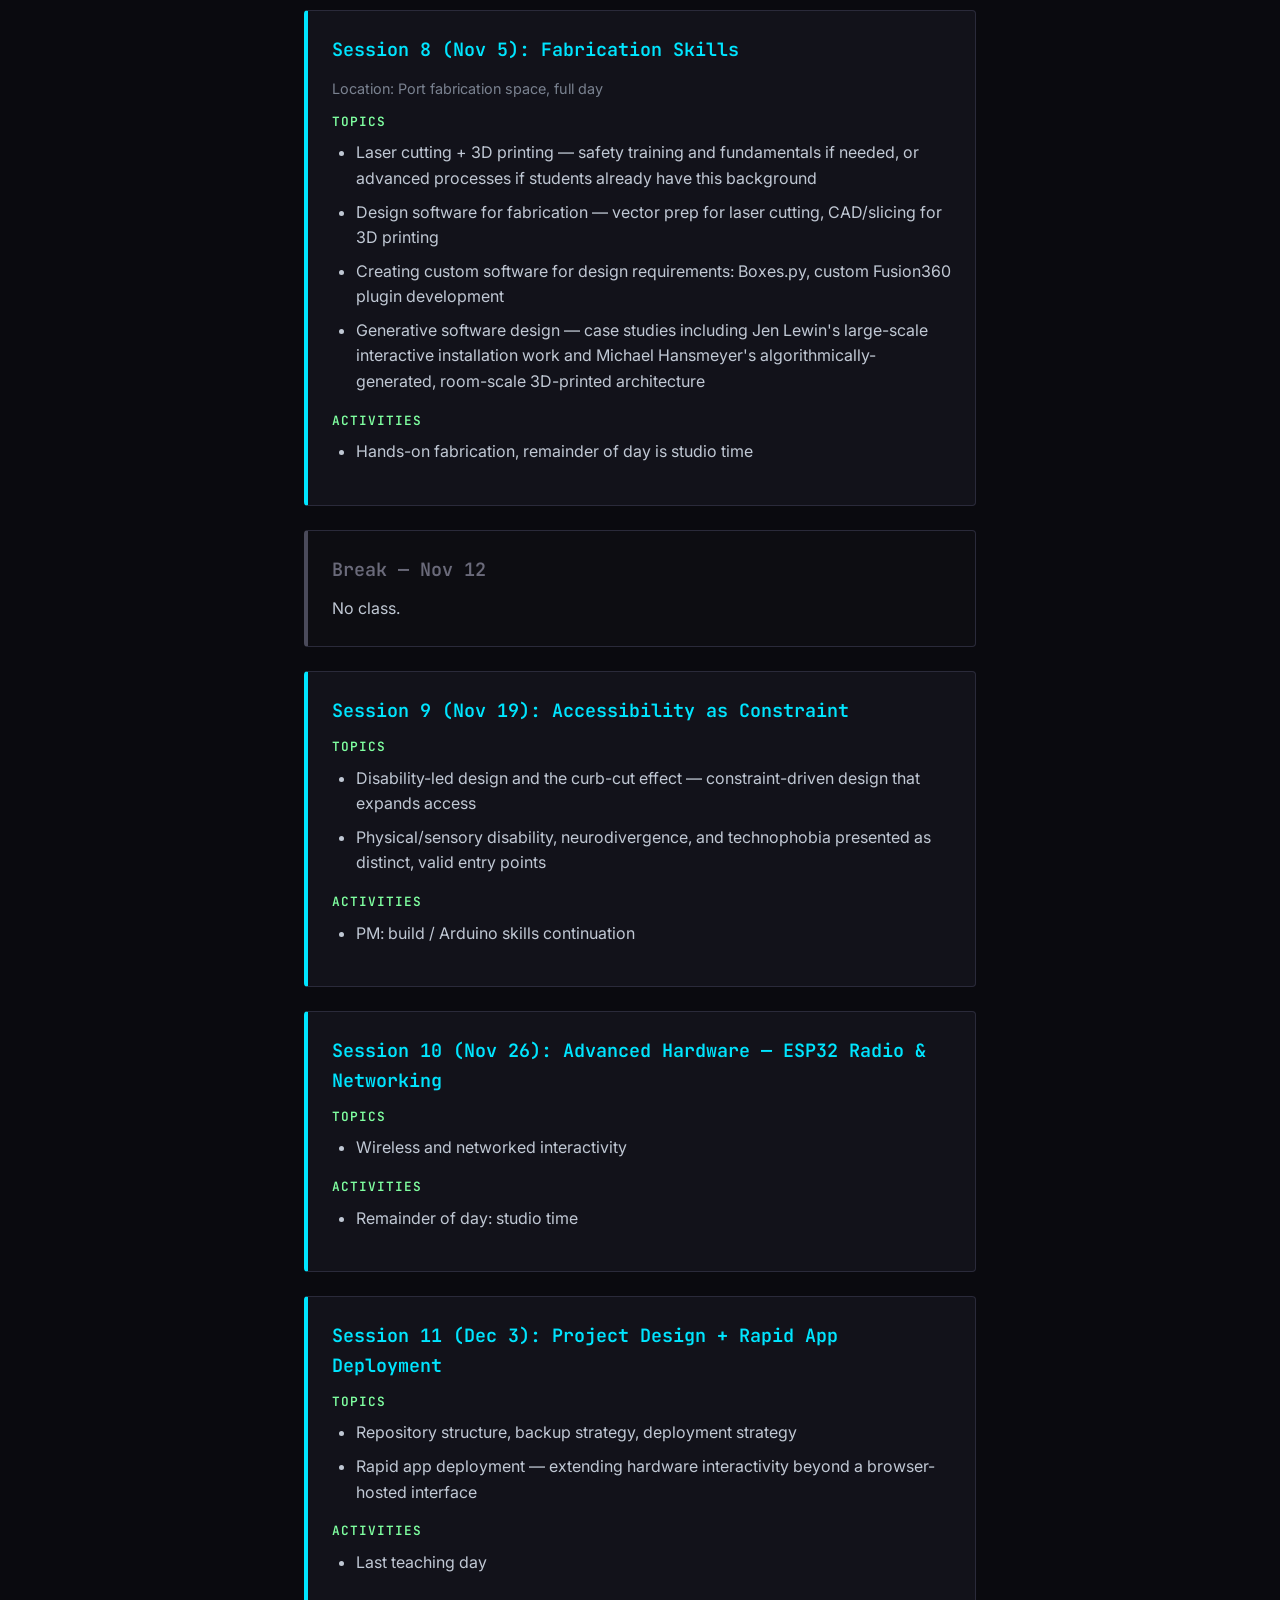
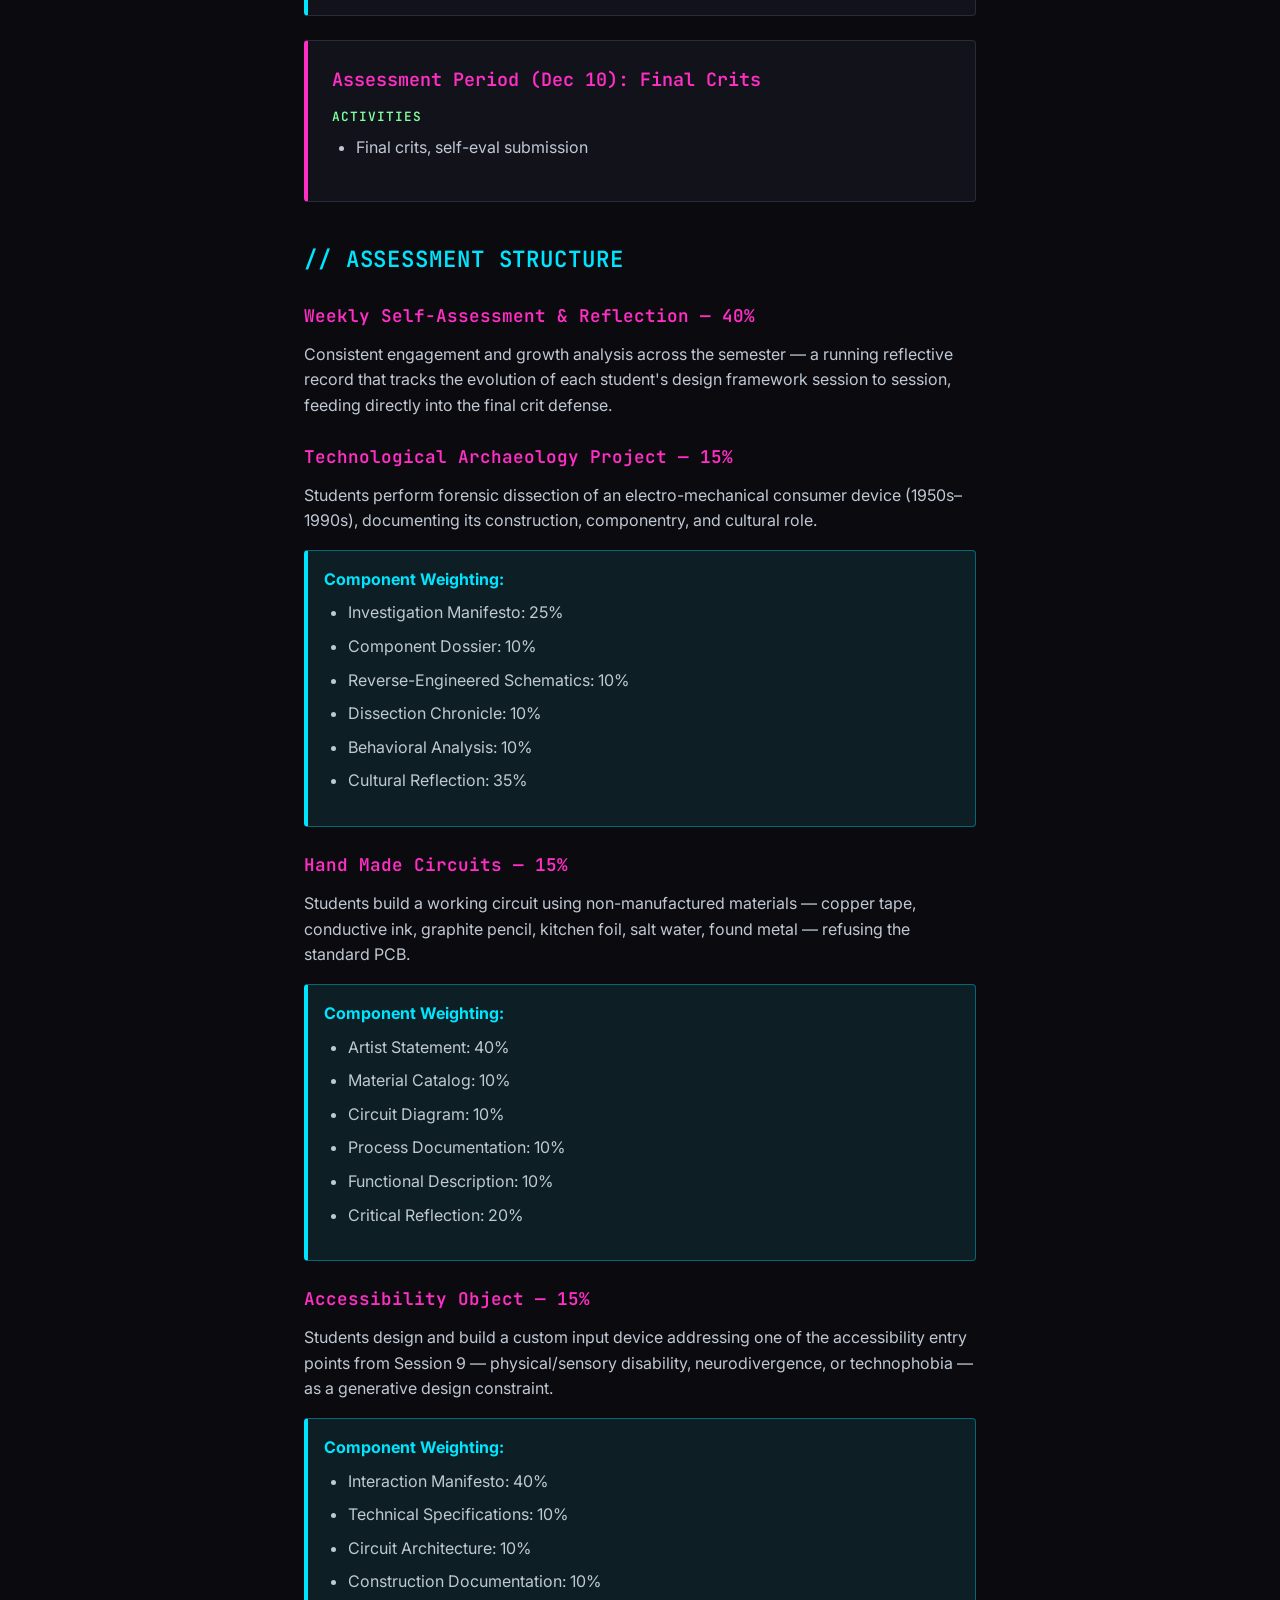
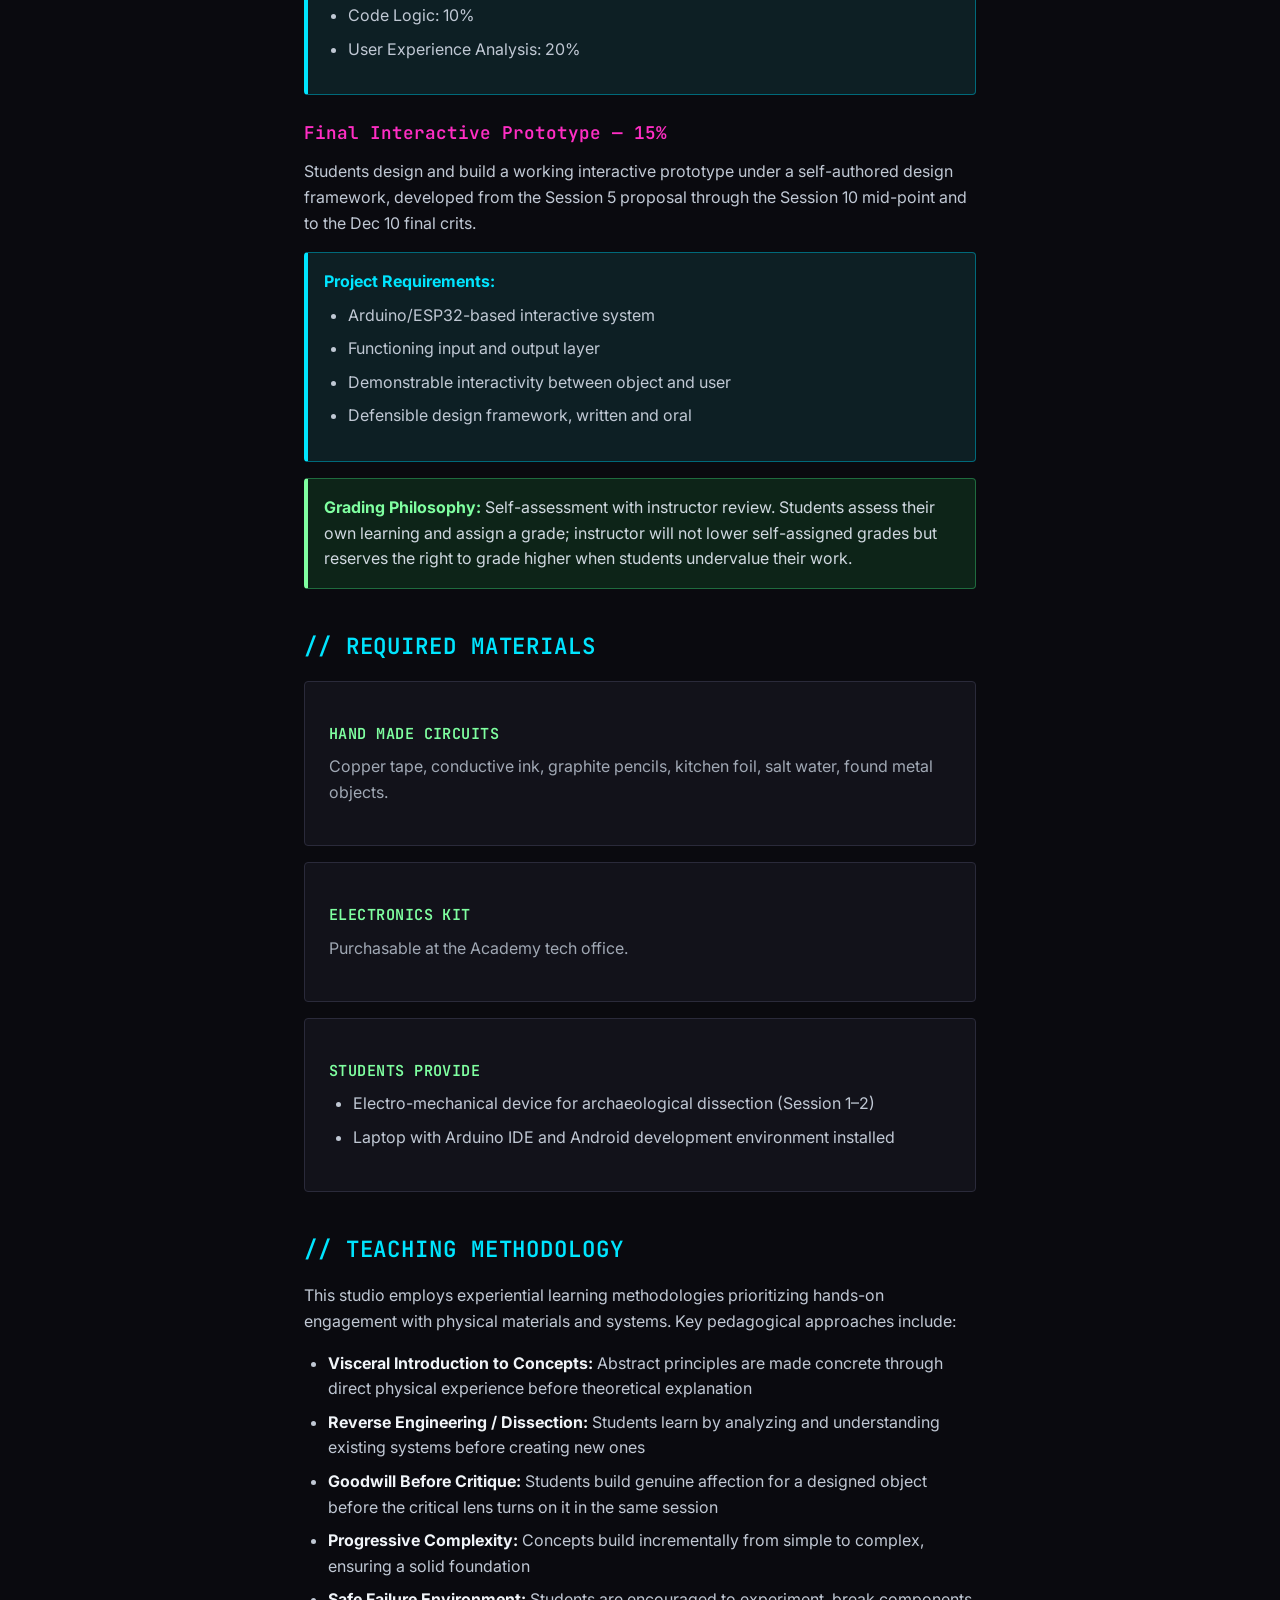
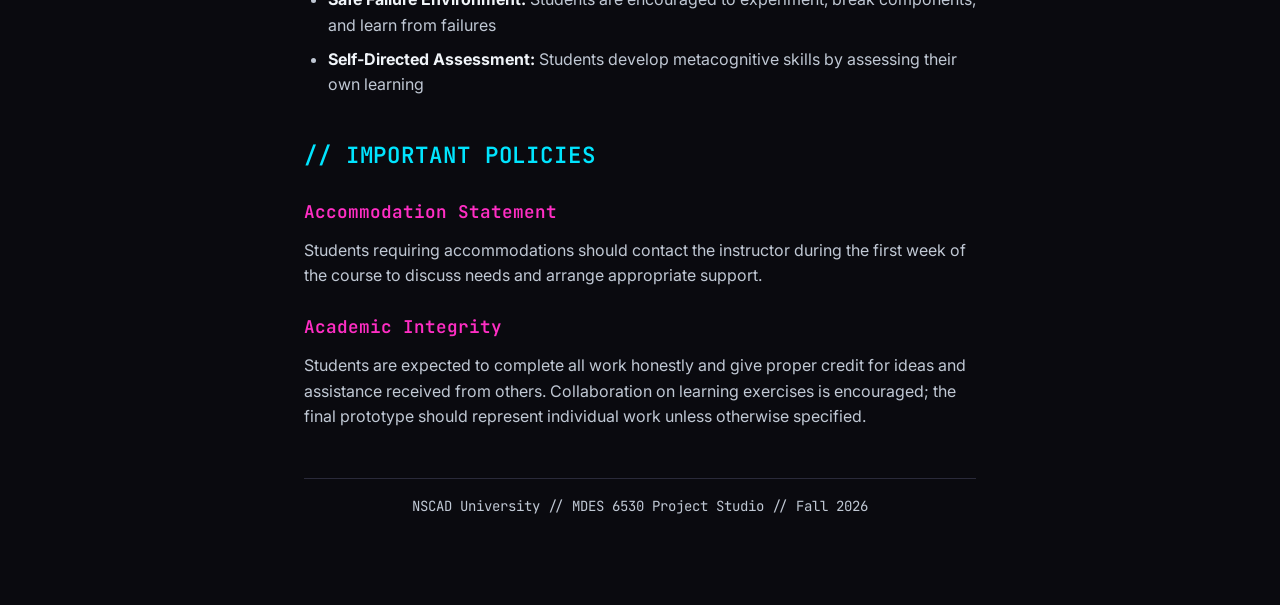
==== commit 362a51da: "Rework masthead as neon terminal window; add print/PDF button - Replace misaligned ASCII box with a " ====
--- a/MDES6530_Course_Outline.html
+++ b/MDES6530_Course_Outline.html
@@ -23,15 +23,147 @@
             background: #0a0a0f;
         }
 
-        .ascii-header {
-            font-family: 'JetBrains Mono', 'Courier New', monospace;
-            font-size: 20px;
-            line-height: 1.3;
+        /* ── Terminal masthead ─────────────────────────────── */
+        .terminal {
+            position: relative;
+            margin: 0 0 2.25rem;
+            background:
+                radial-gradient(120% 140% at 15% -10%, rgba(0, 229, 255, 0.10), transparent 60%),
+                linear-gradient(180deg, #0e0e18 0%, #09090f 100%);
+            border: 1px solid #1d3b44;
+            border-radius: 10px;
+            box-shadow:
+                0 0 0 1px rgba(0, 229, 255, 0.06),
+                0 0 46px rgba(0, 229, 255, 0.13),
+                inset 0 0 70px rgba(0, 229, 255, 0.045);
+            overflow: hidden;
+        }
+
+        .terminal::after {
+            content: "";
+            position: absolute;
+            inset: 0;
+            background: repeating-linear-gradient(
+                180deg,
+                rgba(0, 229, 255, 0.035) 0px,
+                rgba(0, 229, 255, 0.035) 1px,
+                transparent 1px,
+                transparent 3px);
+            pointer-events: none;
+        }
+
+        .terminal-bar {
+            display: flex;
+            align-items: center;
+            gap: 0.5rem;
+            padding: 0.55rem 0.95rem;
+            background: #10101c;
+            border-bottom: 1px solid #1d3b44;
+            font-family: 'JetBrains Mono', monospace;
+            font-size: 0.68rem;
+            letter-spacing: 0.1em;
+            text-transform: uppercase;
+            color: #4a5a66;
+        }
+
+        .terminal-dot {
+            width: 10px;
+            height: 10px;
+            border-radius: 50%;
+            background: #2a2a3a;
+            box-shadow: 0 0 7px currentColor;
+        }
+        .terminal-dot.is-red   { background: #ff5f56; color: #ff5f56; }
+        .terminal-dot.is-amber { background: #ffbd2e; color: #ffbd2e; }
+        .terminal-dot.is-green { background: #27c93f; color: #27c93f; }
+
+        .terminal-bar .path { margin-left: 0.65rem; color: #5a6a76; }
+
+        .terminal-body {
+            position: relative;
+            padding: 2rem 1.7rem 1.8rem;
+            font-family: 'JetBrains Mono', monospace;
+        }
+
+        .terminal-body::before,
+        .terminal-body::after {
+            content: "";
+            position: absolute;
+            width: 16px;
+            height: 16px;
+            border: 2px solid rgba(0, 229, 255, 0.45);
+        }
+        .terminal-body::before { top: 11px;    left: 11px;  border-right: 0; border-bottom: 0; }
+        .terminal-body::after  { bottom: 11px; right: 11px; border-left: 0;  border-top: 0;    }
+
+        .terminal-body .wordmark {
+            font-size: clamp(1.9rem, 9vw, 2.7rem);
+            font-weight: 700;
+            line-height: 1.05;
+            letter-spacing: 0.34em;
             color: #00e5ff;
-            margin-bottom: 2rem;
-            white-space: pre;
-            overflow-x: auto;
-            text-shadow: 0 0 10px rgba(0, 229, 255, 0.5);
+            text-shadow: 0 0 4px rgba(0, 229, 255, 0.9), 0 0 20px rgba(0, 229, 255, 0.55);
+            margin-bottom: 0.55rem;
+        }
+
+        @media (max-width: 480px) {
+            .terminal-body { padding: 1.6rem 1.3rem 1.5rem; }
+            .terminal-body .wordmark { letter-spacing: 0.2em; }
+        }
+
+        .terminal-body .tagline {
+            font-size: 1.05rem;
+            font-weight: 500;
+            letter-spacing: 0.16em;
+            color: #ff2ec4;
+            text-shadow: 0 0 12px rgba(255, 46, 196, 0.45);
+            margin-bottom: 0.95rem;
+        }
+
+        .terminal-body .prompt {
+            font-size: 0.95rem;
+            letter-spacing: 0.04em;
+            color: #7fffa0;
+        }
+        .terminal-body .prompt .sigil { color: #4a5a66; margin-right: 0.55rem; }
+
+        .cursor {
+            display: inline-block;
+            width: 0.58em;
+            height: 1.05em;
+            margin-left: 0.18em;
+            vertical-align: -0.18em;
+            background: #7fffa0;
+            box-shadow: 0 0 10px rgba(127, 255, 160, 0.8);
+            animation: blink 1.1s steps(1) infinite;
+        }
+        @keyframes blink { 0%, 50% { opacity: 1; } 50.01%, 100% { opacity: 0; } }
+
+        /* ── Print / PDF button ────────────────────────────── */
+        .print-btn {
+            position: fixed;
+            top: 18px;
+            right: 18px;
+            z-index: 100;
+            width: 42px;
+            height: 42px;
+            display: flex;
+            align-items: center;
+            justify-content: center;
+            background: rgba(13, 31, 36, 0.85);
+            color: #00e5ff;
+            border: 1px solid #00697a;
+            border-radius: 6px;
+            cursor: pointer;
+            -webkit-backdrop-filter: blur(4px);
+            backdrop-filter: blur(4px);
+            box-shadow: 0 0 12px rgba(0, 229, 255, 0.15);
+            transition: color 0.15s ease, background 0.15s ease, box-shadow 0.15s ease;
+        }
+        .print-btn:hover {
+            color: #0a0a0f;
+            background: #00e5ff;
+            box-shadow: 0 0 22px rgba(0, 229, 255, 0.6);
         }
 
         h1 {
@@ -221,52 +353,131 @@
             page-break-after: always;
         }
 
+        /* ── Print / PDF: render on white ──────────────────── */
         @media print {
             * {
                 -webkit-print-color-adjust: exact !important;
                 print-color-adjust: exact !important;
+                text-shadow: none !important;
+                box-shadow: none !important;
+                animation: none !important;
             }
 
             body {
-                background: #0a0a0f !important;
+                background: #ffffff !important;
+                color: #1a1a1a !important;
                 padding: 0.5in;
                 max-width: 100%;
                 font-size: 10pt;
             }
 
+            p, li { color: #262626 !important; }
+            strong { color: #000000 !important; }
+            a { color: #0b6b7a !important; }
+            [style*="7a8290"] { color: #555555 !important; }
+
+            h1 { color: #111111 !important; border-bottom-color: #b3128a !important; }
+            h2 { color: #0b6b7a !important; }
+            h3 { color: #b3128a !important; }
+            h4 { color: #1f7a45 !important; }
+
+            .print-btn { display: none !important; }
+
+            .terminal {
+                background: #ffffff !important;
+                border: 2px solid #0a0a0f !important;
+                border-radius: 0 !important;
+            }
+            .terminal::after {
+                /* faint scanline texture, kept subtle for ink */
+                background: repeating-linear-gradient(
+                    180deg,
+                    rgba(0, 0, 0, 0.045) 0px,
+                    rgba(0, 0, 0, 0.045) 1px,
+                    transparent 1px,
+                    transparent 4px) !important;
+            }
+            .terminal-bar {
+                /* keep the dark title bar — it carries the identity */
+                background: #0a0a0f !important;
+                border-bottom: 2px solid #0a0a0f !important;
+                color: #8a97a2 !important;
+            }
+            .terminal-dot { box-shadow: none !important; }
+            .terminal-dot.is-red   { background: #ff5f56 !important; }
+            .terminal-dot.is-amber { background: #ffbd2e !important; }
+            .terminal-dot.is-green { background: #27c93f !important; }
+            .terminal-bar .path { color: #8a97a2 !important; }
+            .terminal-body { padding: 1.6rem 1.4rem 1.4rem !important; }
+            .terminal-body::before,
+            .terminal-body::after { border-color: #0a0a0f !important; }
+            .terminal-body .wordmark {
+                color: #0a0a0f !important;
+                font-size: 2.3rem !important;
+            }
+            .terminal-body .tagline { color: #b3128a !important; }
+            .terminal-body .prompt { color: #1f7a45 !important; }
+            .cursor {
+                background: #1f7a45 !important;
+                box-shadow: none !important;
+                animation: none !important;
+            }
+
             .course-info {
-                background: #12121a !important;
+                background: #f7f7f7 !important;
+                border: 1px solid #cccccc !important;
                 display: grid !important;
                 grid-template-columns: repeat(2, 1fr) !important;
             }
+            .info-label { color: #b3128a !important; }
+            .info-value { color: #111111 !important; }
 
             .week-block {
-                background: #12121a !important;
+                background: #f9f9f9 !important;
+                border: 1px solid #cccccc !important;
+                border-left: 4px solid #0b6b7a !important;
                 break-inside: avoid;
                 page-break-inside: avoid;
                 margin-bottom: 1rem;
             }
-
-            .callout, .callout-green {
+            .week-block[style*="ff2ec4"] { border-left-color: #b3128a !important; }
+            .week-header { color: #0b6b7a !important; }
+            .week-header[style*="ff2ec4"] { color: #b3128a !important; }
+            .break-block { background: #f2f2f2 !important; }
+            .break-block .week-header { color: #777777 !important; }
+            .section-label { color: #1f7a45 !important; }
+
+            .callout {
+                background: #eef7f9 !important;
+                border: 1px solid #9fc9d2 !important;
+                border-left: 4px solid #0b6b7a !important;
                 break-inside: avoid;
                 page-break-inside: avoid;
             }
-
-            .materials-list {
+            .callout strong { color: #0b6b7a !important; }
+
+            .callout-green {
+                background: #eef7f0 !important;
+                border: 1px solid #a7d3b5 !important;
+                border-left: 4px solid #1f7a45 !important;
                 break-inside: avoid;
                 page-break-inside: avoid;
             }
+            .callout-green strong { color: #1f7a45 !important; }
+
+            .materials-list {
+                background: #f9f9f9 !important;
+                border: 1px solid #cccccc !important;
+                break-inside: avoid;
+                page-break-inside: avoid;
+            }
+            .materials-list p, .materials-list em { color: #444444 !important; }
 
             h2, h3, h4 {
                 break-after: avoid;
                 page-break-after: avoid;
             }
 
-            .ascii-header {
-                font-size: 8pt !important;
-                overflow: hidden;
-            }
-
             .page-break {
                 page-break-after: always;
                 break-after: always;
@@ -274,17 +485,33 @@
 
             .footer {
                 margin-top: 1rem;
+                border-top: 1px solid #bbbbbb !important;
+                color: #777777 !important;
             }
         }
     </style>
 </head>
 <body>
-    <div class="ascii-header">
-╔══════════════════════════════════╗
-║   M D E S   6 5 3 0               ║
-║   // PROJECT STUDIO               ║
-║   > system: interactivity.sh      ║
-╚══════════════════════════════════╝
+    <button class="print-btn" type="button" onclick="window.print()" aria-label="Print or save as PDF" title="Print / Save as PDF">
+        <svg viewBox="0 0 24 24" width="20" height="20" fill="none" stroke="currentColor" stroke-width="2" stroke-linecap="round" stroke-linejoin="round" aria-hidden="true">
+            <path d="M6 9V2h12v7"/>
+            <path d="M6 18H4a2 2 0 0 1-2-2v-5a2 2 0 0 1 2-2h16a2 2 0 0 1 2 2v5a2 2 0 0 1-2 2h-2"/>
+            <rect x="6" y="14" width="12" height="8" rx="1"/>
+        </svg>
+    </button>
+
+    <div class="terminal">
+        <div class="terminal-bar">
+            <span class="terminal-dot is-red"></span>
+            <span class="terminal-dot is-amber"></span>
+            <span class="terminal-dot is-green"></span>
+            <span class="path">~/nscad/mdes-6530 — zsh</span>
+        </div>
+        <div class="terminal-body">
+            <div class="wordmark">MDES 6530</div>
+            <div class="tagline">// PROJECT STUDIO</div>
+            <div class="prompt"><span class="sigil">&gt;</span>system: interactivity.sh<span class="cursor"></span></div>
+        </div>
     </div>
 
     <p style="font-size: 1.15rem; color: #7a8290; margin-bottom: 2rem; font-family: 'JetBrains Mono', monospace;">// applied design — interactivity, constraint, and design frameworks</p>
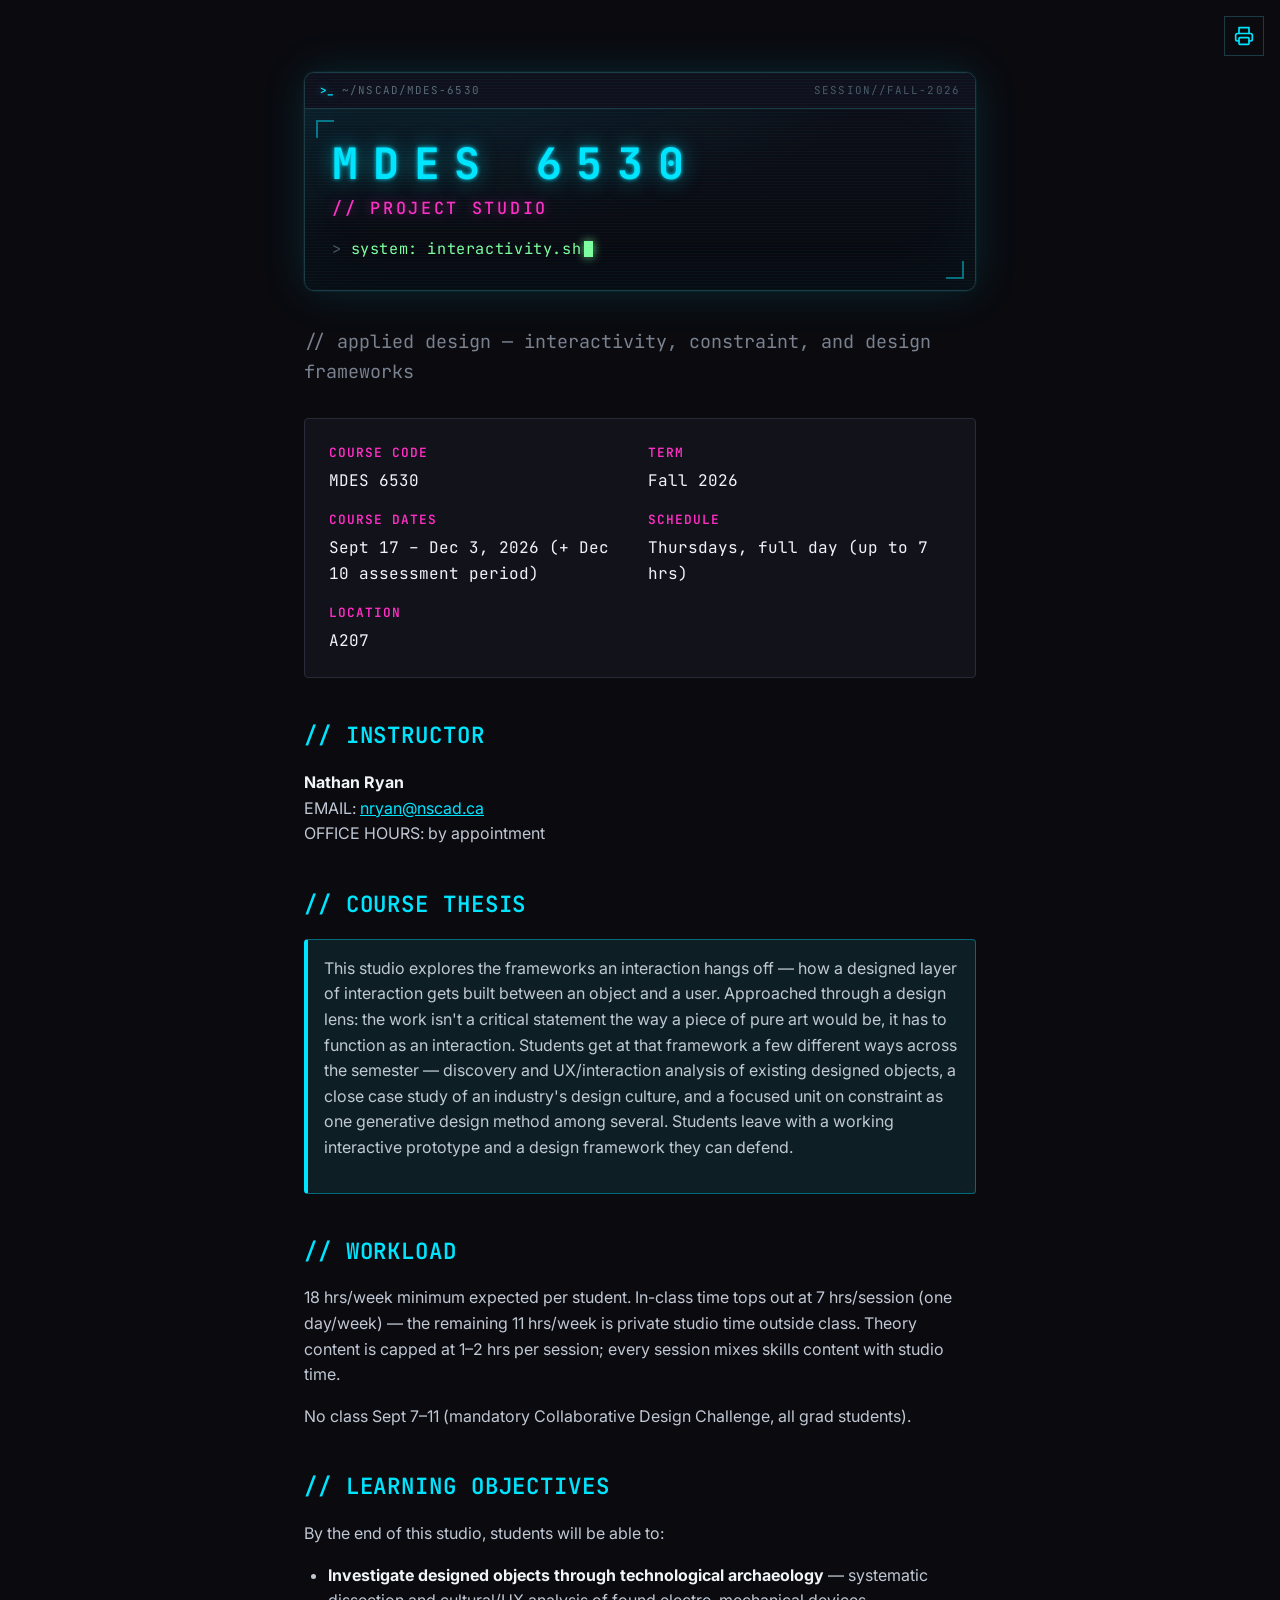
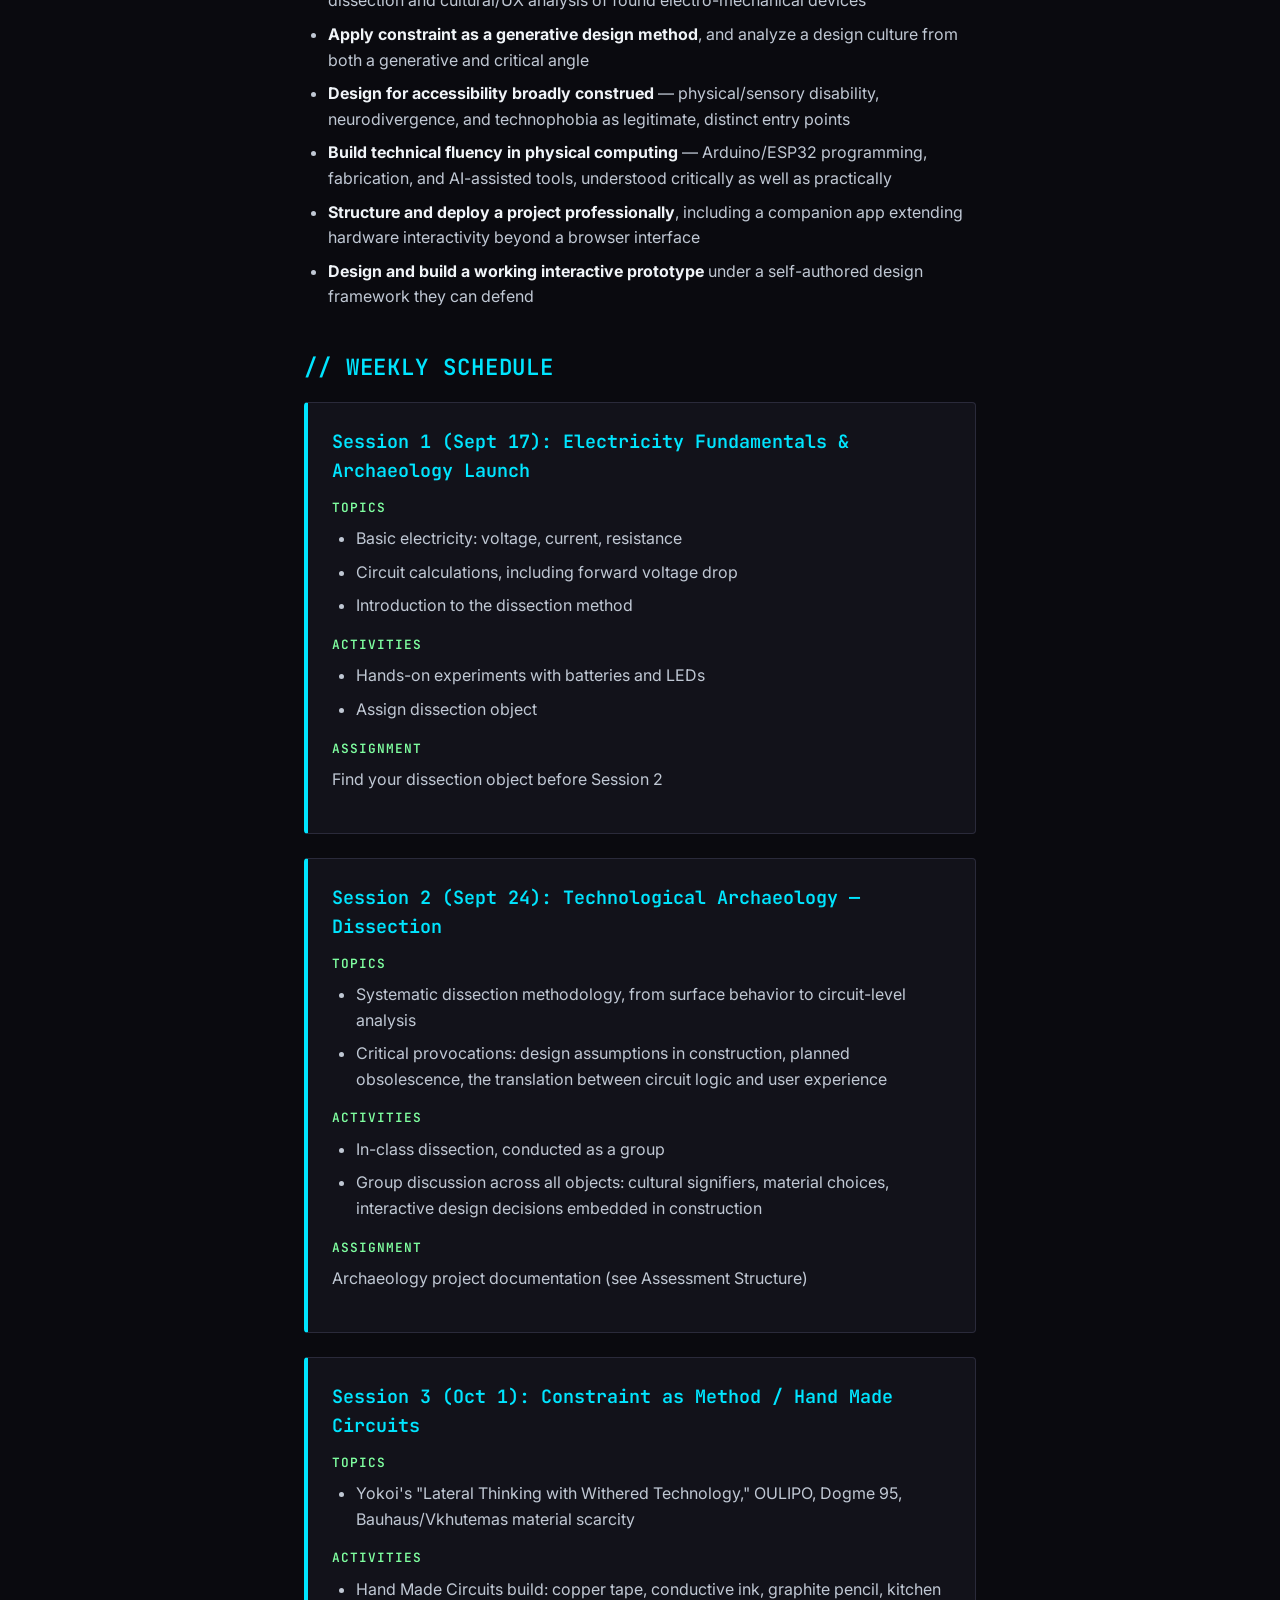
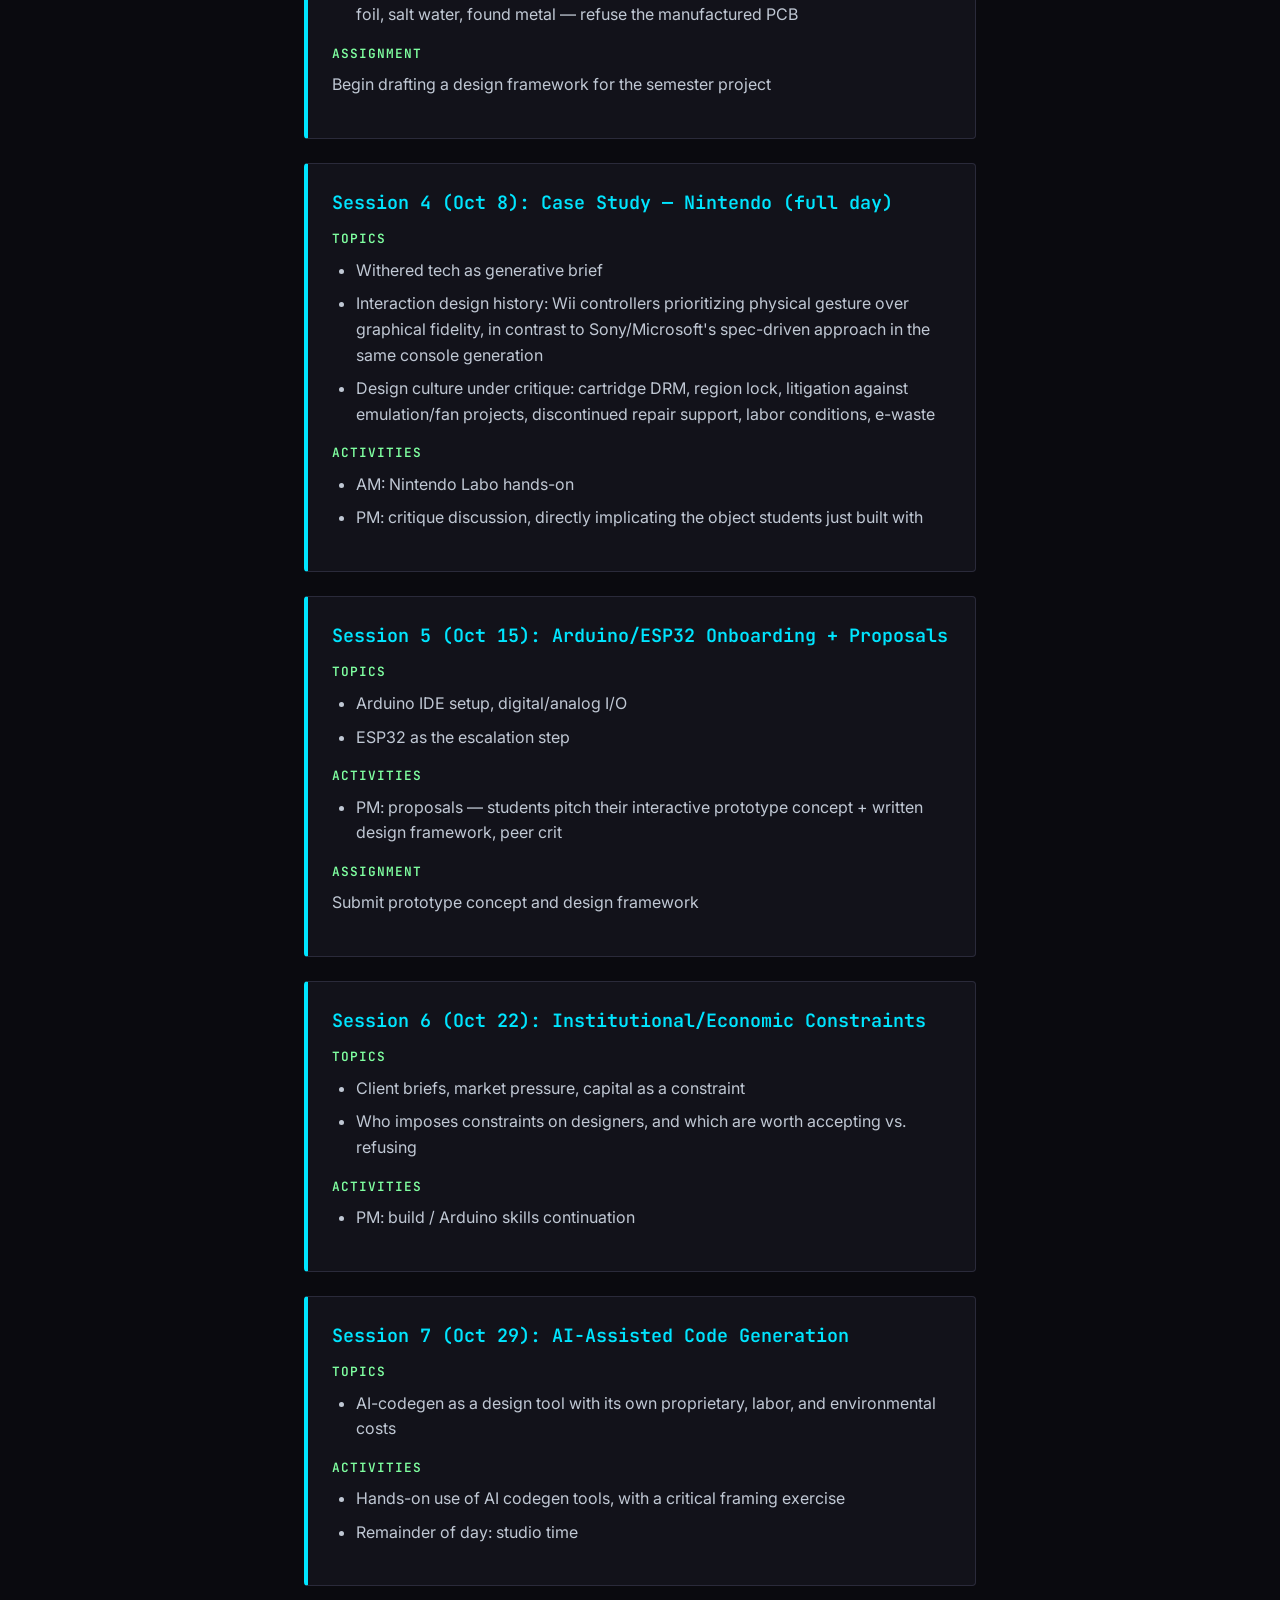
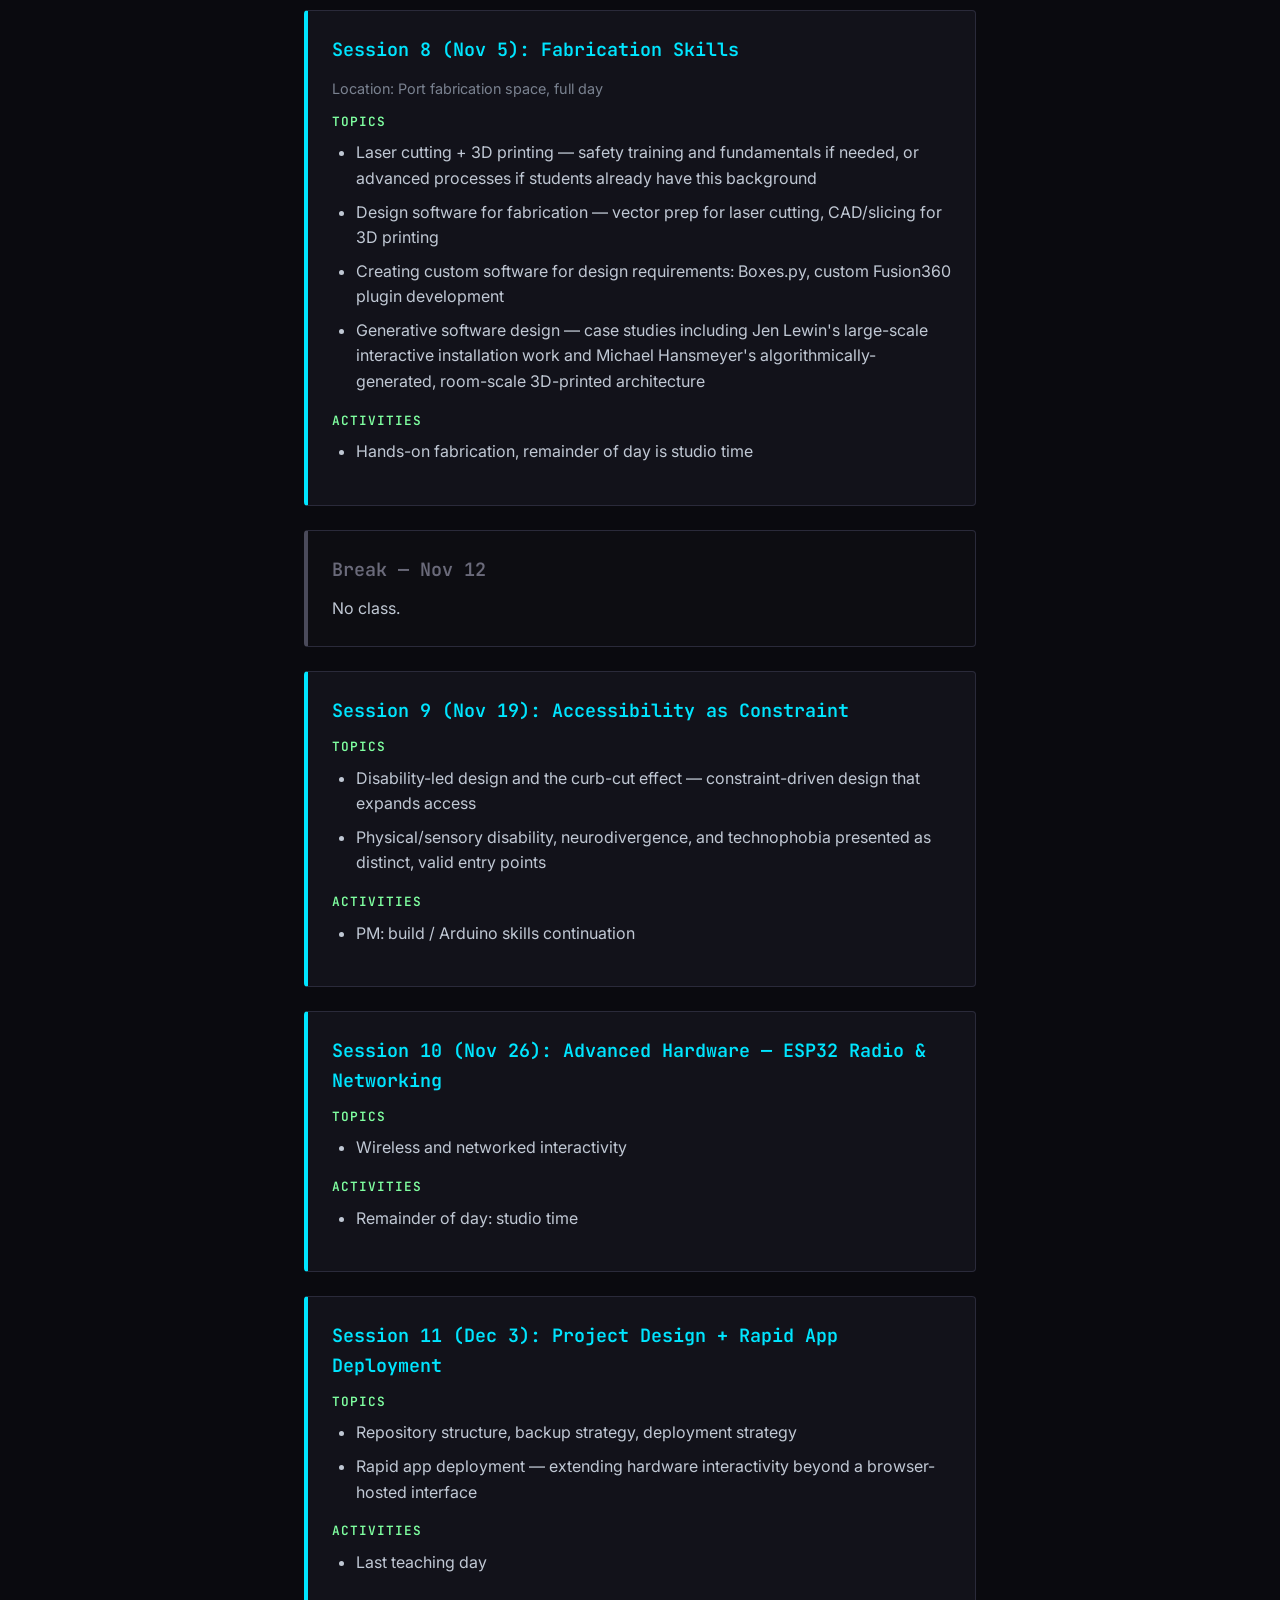
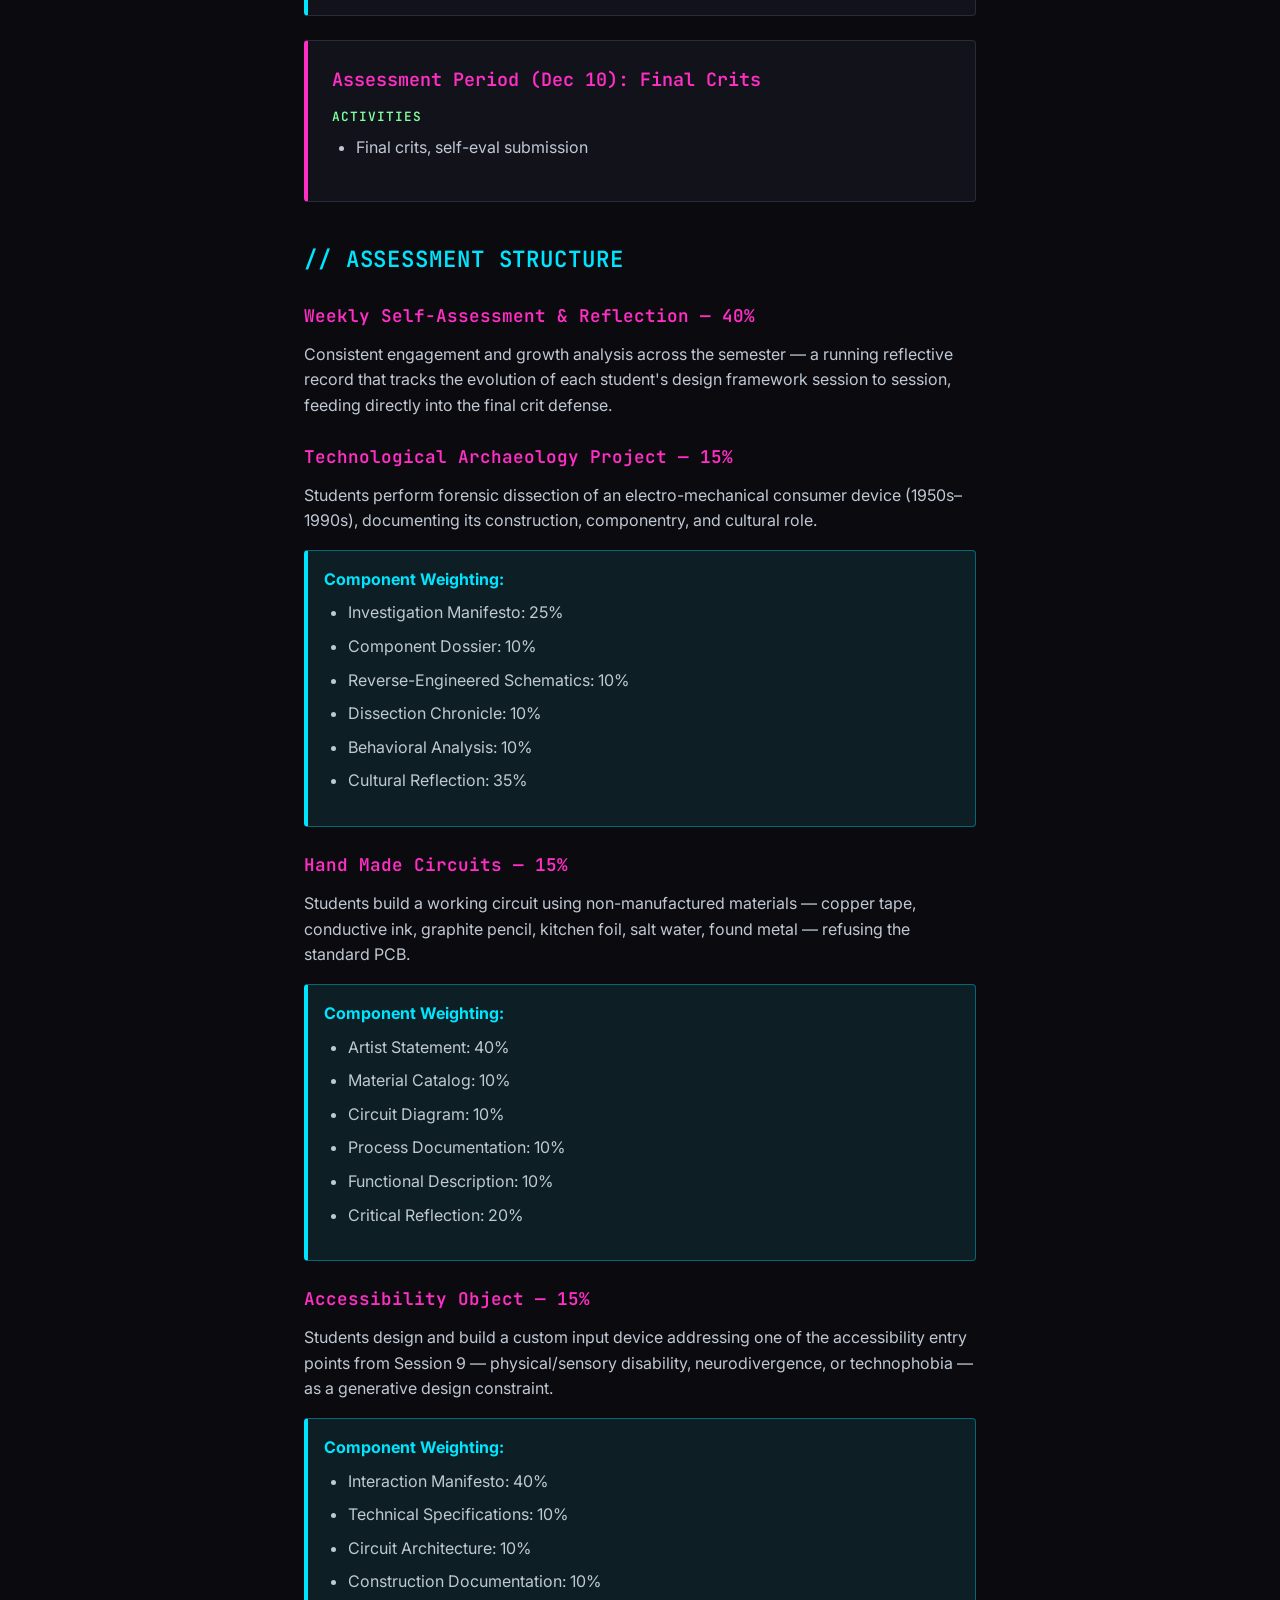
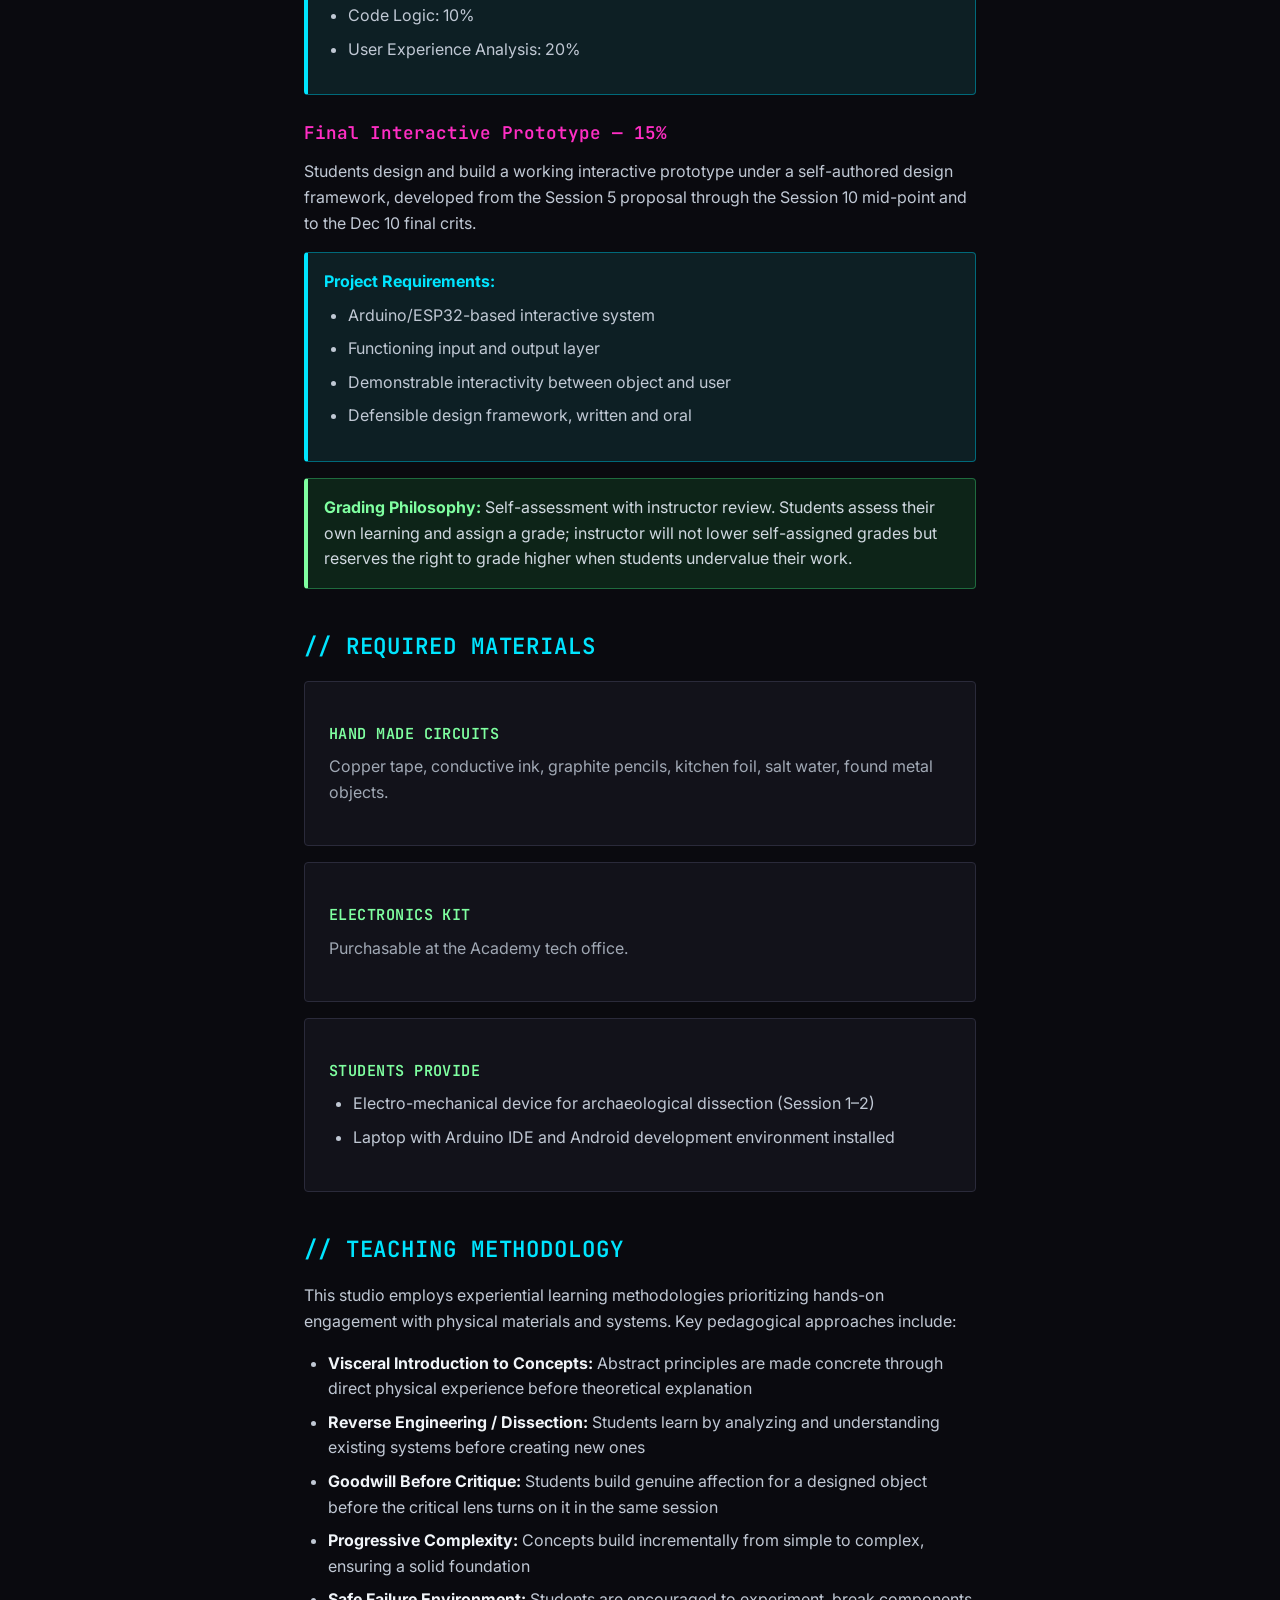
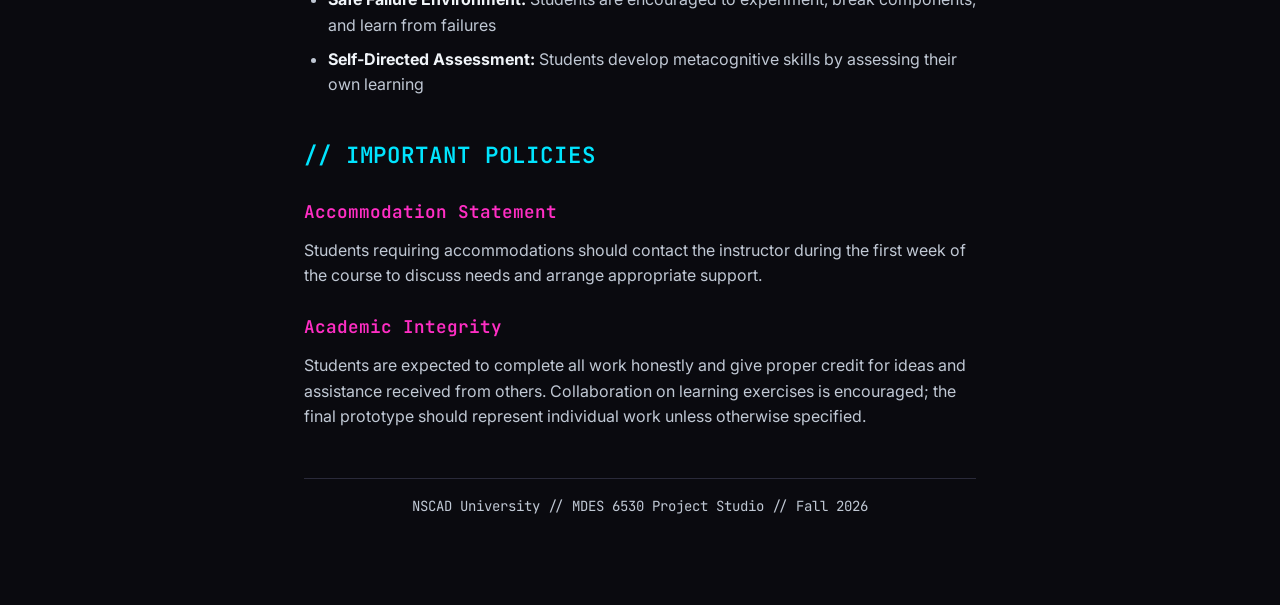
==== commit f4b0f3ae: "Drop macOS traffic-light dots; flatten print button Replace the three window dots with a terminal st" ====
--- a/MDES6530_Course_Outline.html
+++ b/MDES6530_Course_Outline.html
@@ -66,18 +66,14 @@
             color: #4a5a66;
         }
 
-        .terminal-dot {
-            width: 10px;
-            height: 10px;
-            border-radius: 50%;
-            background: #2a2a3a;
-            box-shadow: 0 0 7px currentColor;
-        }
-        .terminal-dot.is-red   { background: #ff5f56; color: #ff5f56; }
-        .terminal-dot.is-amber { background: #ffbd2e; color: #ffbd2e; }
-        .terminal-dot.is-green { background: #27c93f; color: #27c93f; }
-
-        .terminal-bar .path { margin-left: 0.65rem; color: #5a6a76; }
+        .terminal-bar .term-glyph {
+            color: #00e5ff;
+            font-weight: 700;
+            letter-spacing: 0;
+            text-shadow: 0 0 8px rgba(0, 229, 255, 0.55);
+        }
+        .terminal-bar .path { color: #5a6a76; }
+        .terminal-bar .term-status { margin-left: auto; color: #4a5a66; }
 
         .terminal-body {
             position: relative;
@@ -142,28 +138,29 @@
         /* ── Print / PDF button ────────────────────────────── */
         .print-btn {
             position: fixed;
-            top: 18px;
-            right: 18px;
+            top: 16px;
+            right: 16px;
             z-index: 100;
-            width: 42px;
-            height: 42px;
+            width: 40px;
+            height: 40px;
             display: flex;
             align-items: center;
             justify-content: center;
-            background: rgba(13, 31, 36, 0.85);
+            background: #0a0a0f;
             color: #00e5ff;
-            border: 1px solid #00697a;
-            border-radius: 6px;
+            border: 1px solid #1d3b44;
+            border-radius: 0;
             cursor: pointer;
-            -webkit-backdrop-filter: blur(4px);
-            backdrop-filter: blur(4px);
-            box-shadow: 0 0 12px rgba(0, 229, 255, 0.15);
-            transition: color 0.15s ease, background 0.15s ease, box-shadow 0.15s ease;
+            transition: color 0.12s linear, background 0.12s linear, border-color 0.12s linear;
         }
         .print-btn:hover {
             color: #0a0a0f;
             background: #00e5ff;
-            box-shadow: 0 0 22px rgba(0, 229, 255, 0.6);
+            border-color: #00e5ff;
+        }
+        .print-btn:focus-visible {
+            outline: 1px solid #00e5ff;
+            outline-offset: 2px;
         }
 
         h1 {
@@ -403,11 +400,9 @@
                 border-bottom: 2px solid #0a0a0f !important;
                 color: #8a97a2 !important;
             }
-            .terminal-dot { box-shadow: none !important; }
-            .terminal-dot.is-red   { background: #ff5f56 !important; }
-            .terminal-dot.is-amber { background: #ffbd2e !important; }
-            .terminal-dot.is-green { background: #27c93f !important; }
-            .terminal-bar .path { color: #8a97a2 !important; }
+            .terminal-bar .term-glyph { color: #ffffff !important; text-shadow: none !important; }
+            .terminal-bar .path,
+            .terminal-bar .term-status { color: #8a97a2 !important; }
             .terminal-body { padding: 1.6rem 1.4rem 1.4rem !important; }
             .terminal-body::before,
             .terminal-body::after { border-color: #0a0a0f !important; }
@@ -502,10 +497,9 @@
 
     <div class="terminal">
         <div class="terminal-bar">
-            <span class="terminal-dot is-red"></span>
-            <span class="terminal-dot is-amber"></span>
-            <span class="terminal-dot is-green"></span>
-            <span class="path">~/nscad/mdes-6530 — zsh</span>
+            <span class="term-glyph">&gt;_</span>
+            <span class="path">~/nscad/mdes-6530</span>
+            <span class="term-status">session//fall-2026</span>
         </div>
         <div class="terminal-body">
             <div class="wordmark">MDES 6530</div>
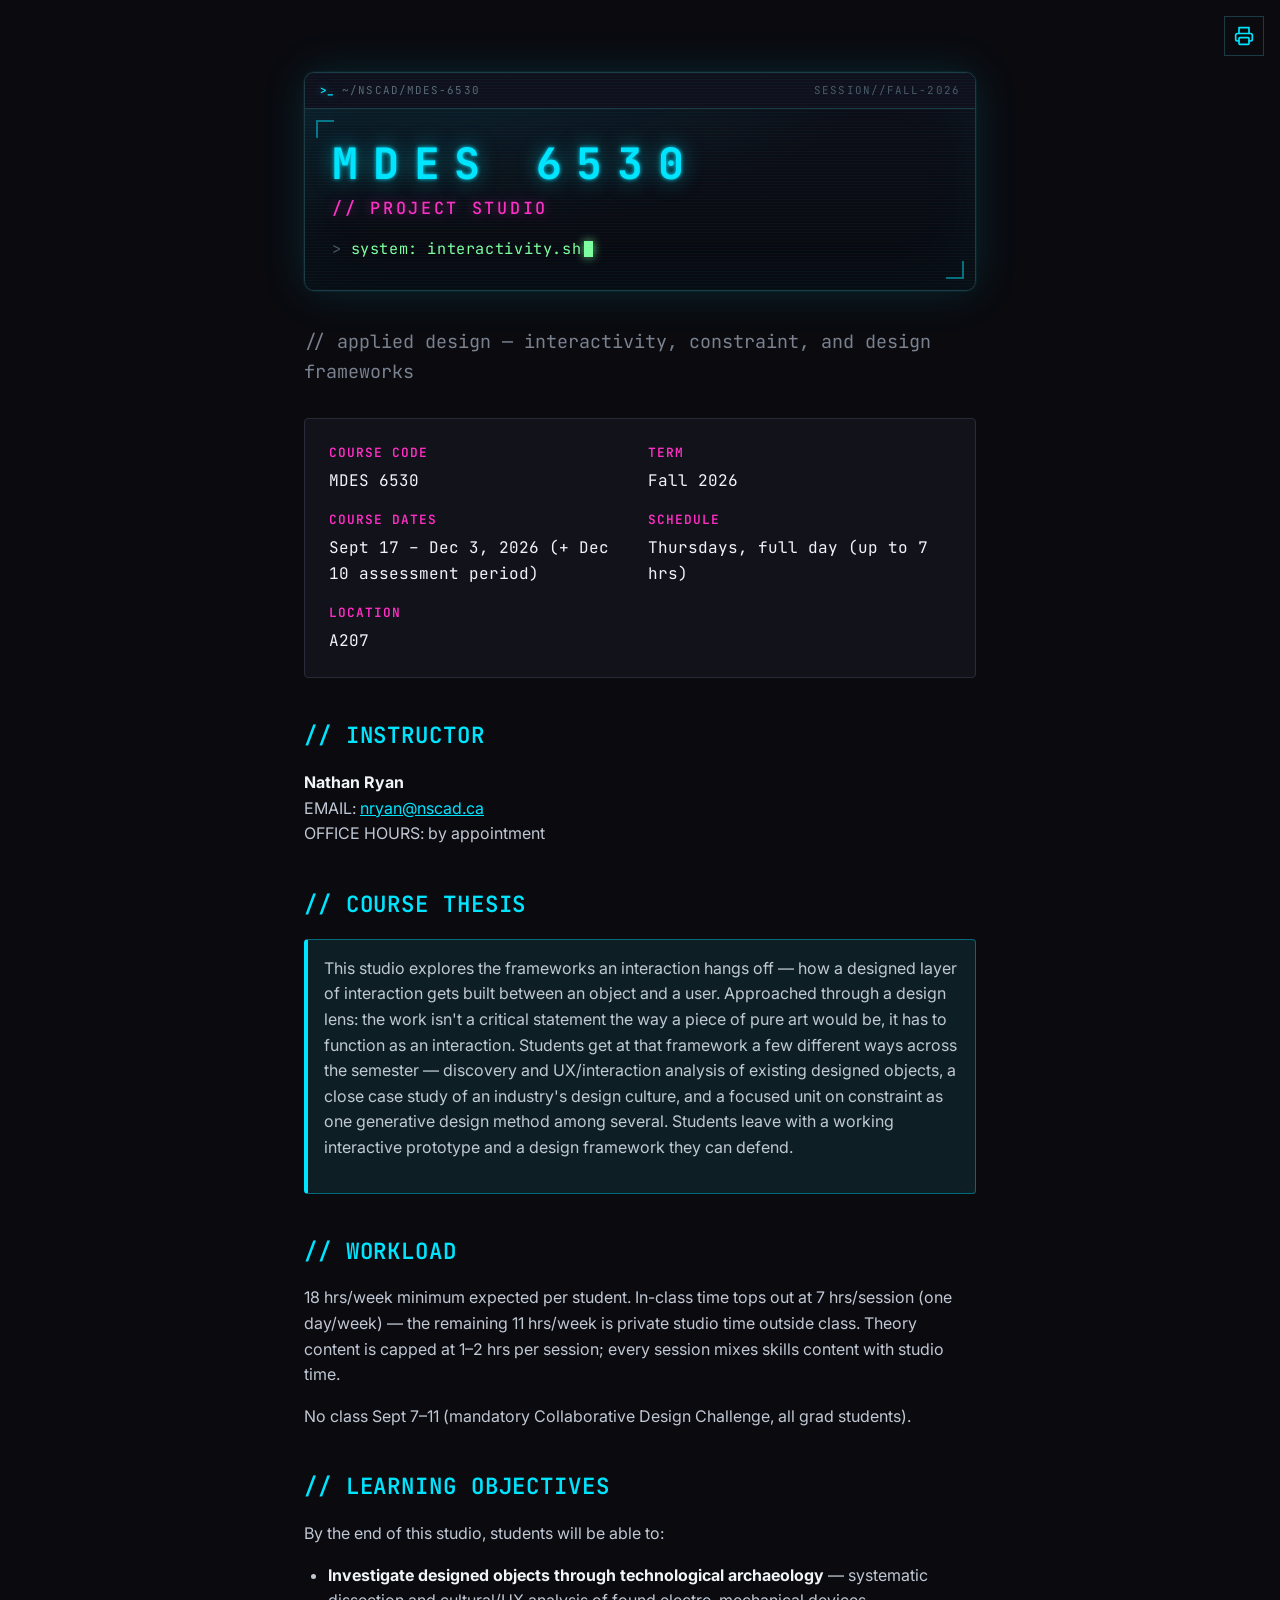
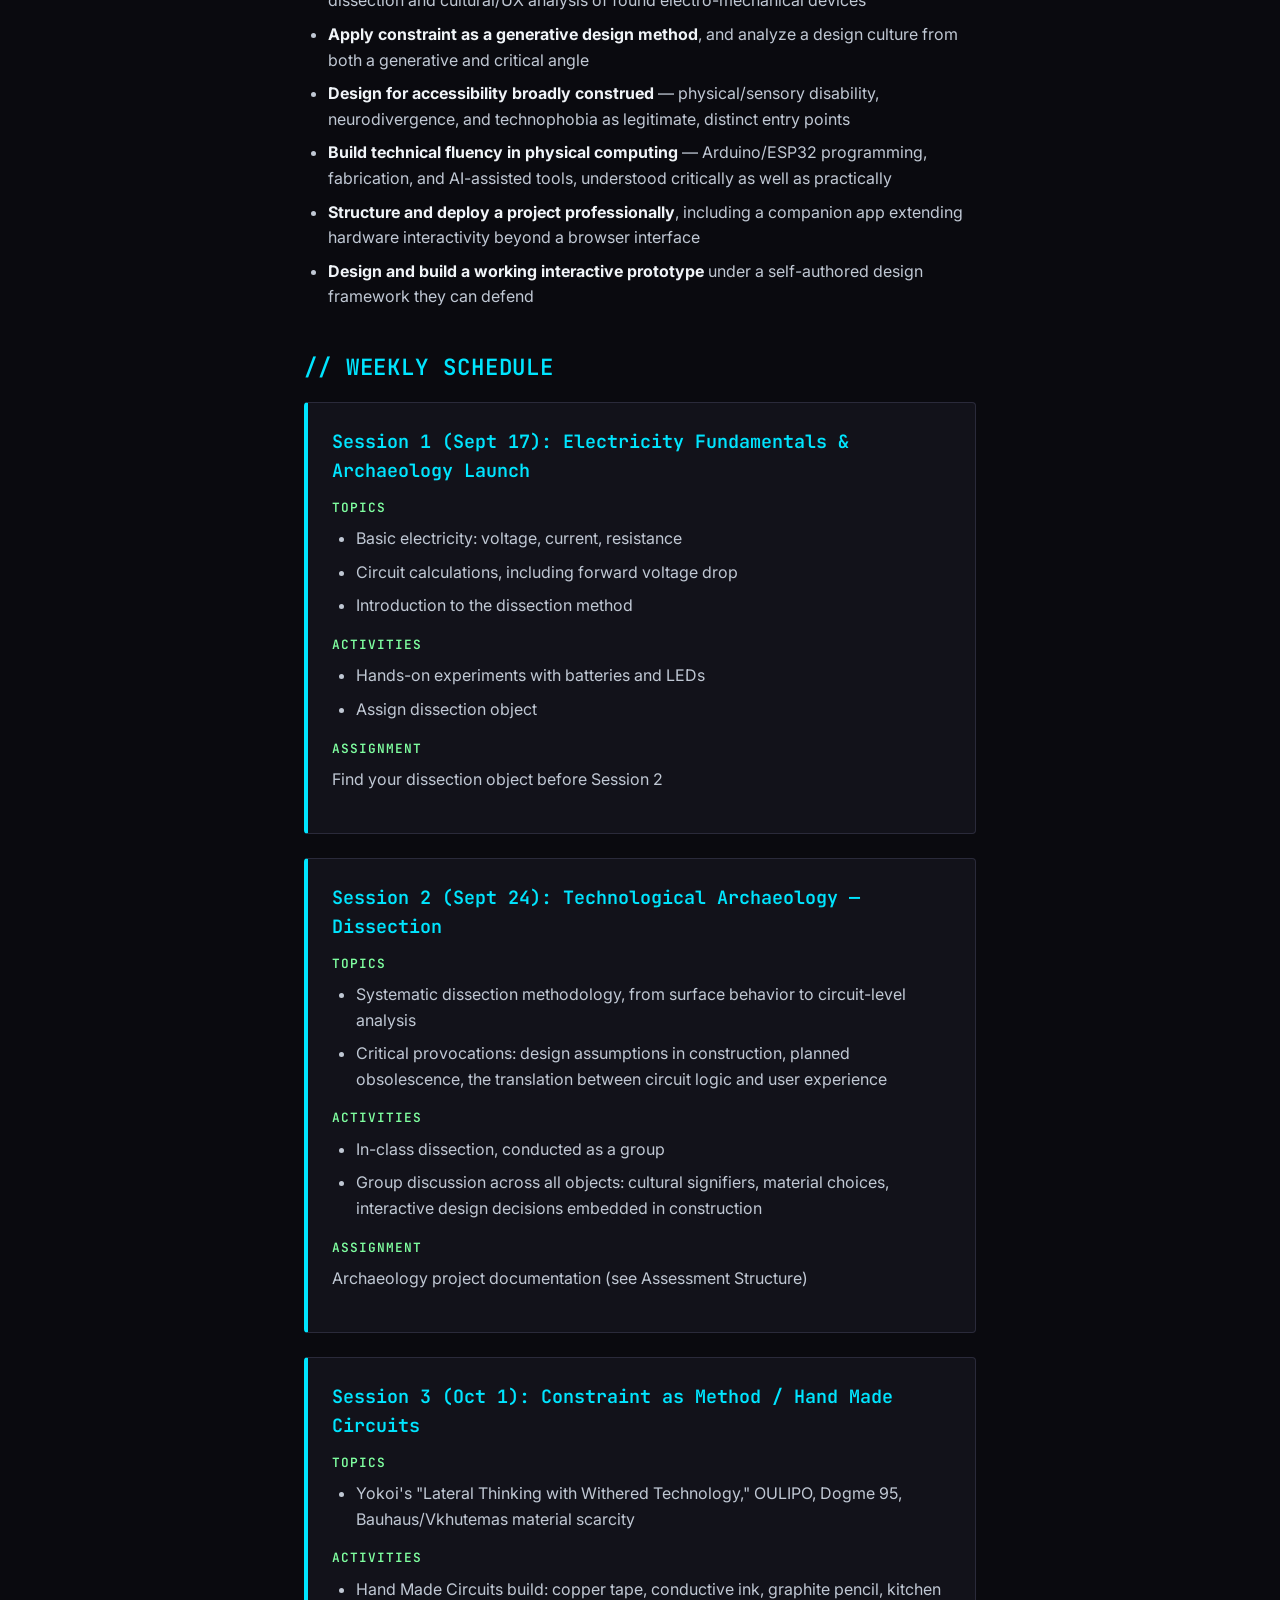
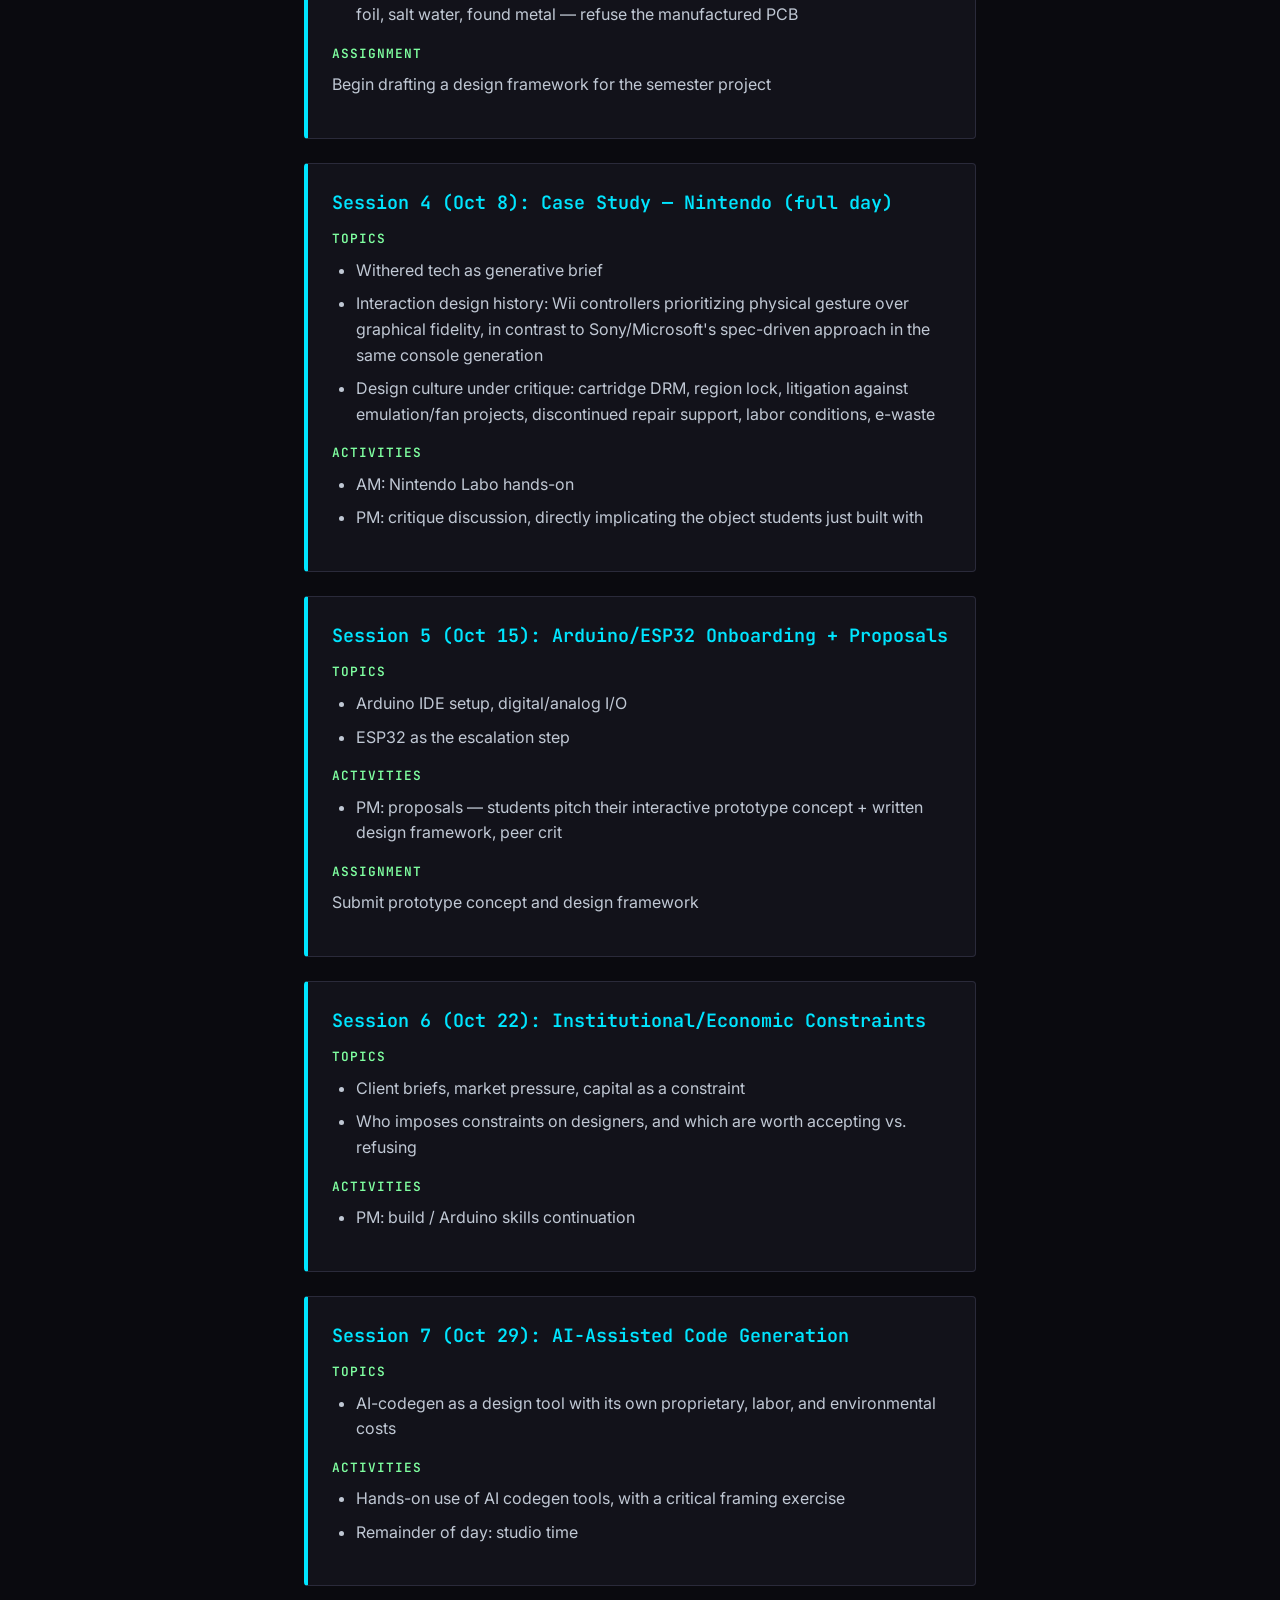
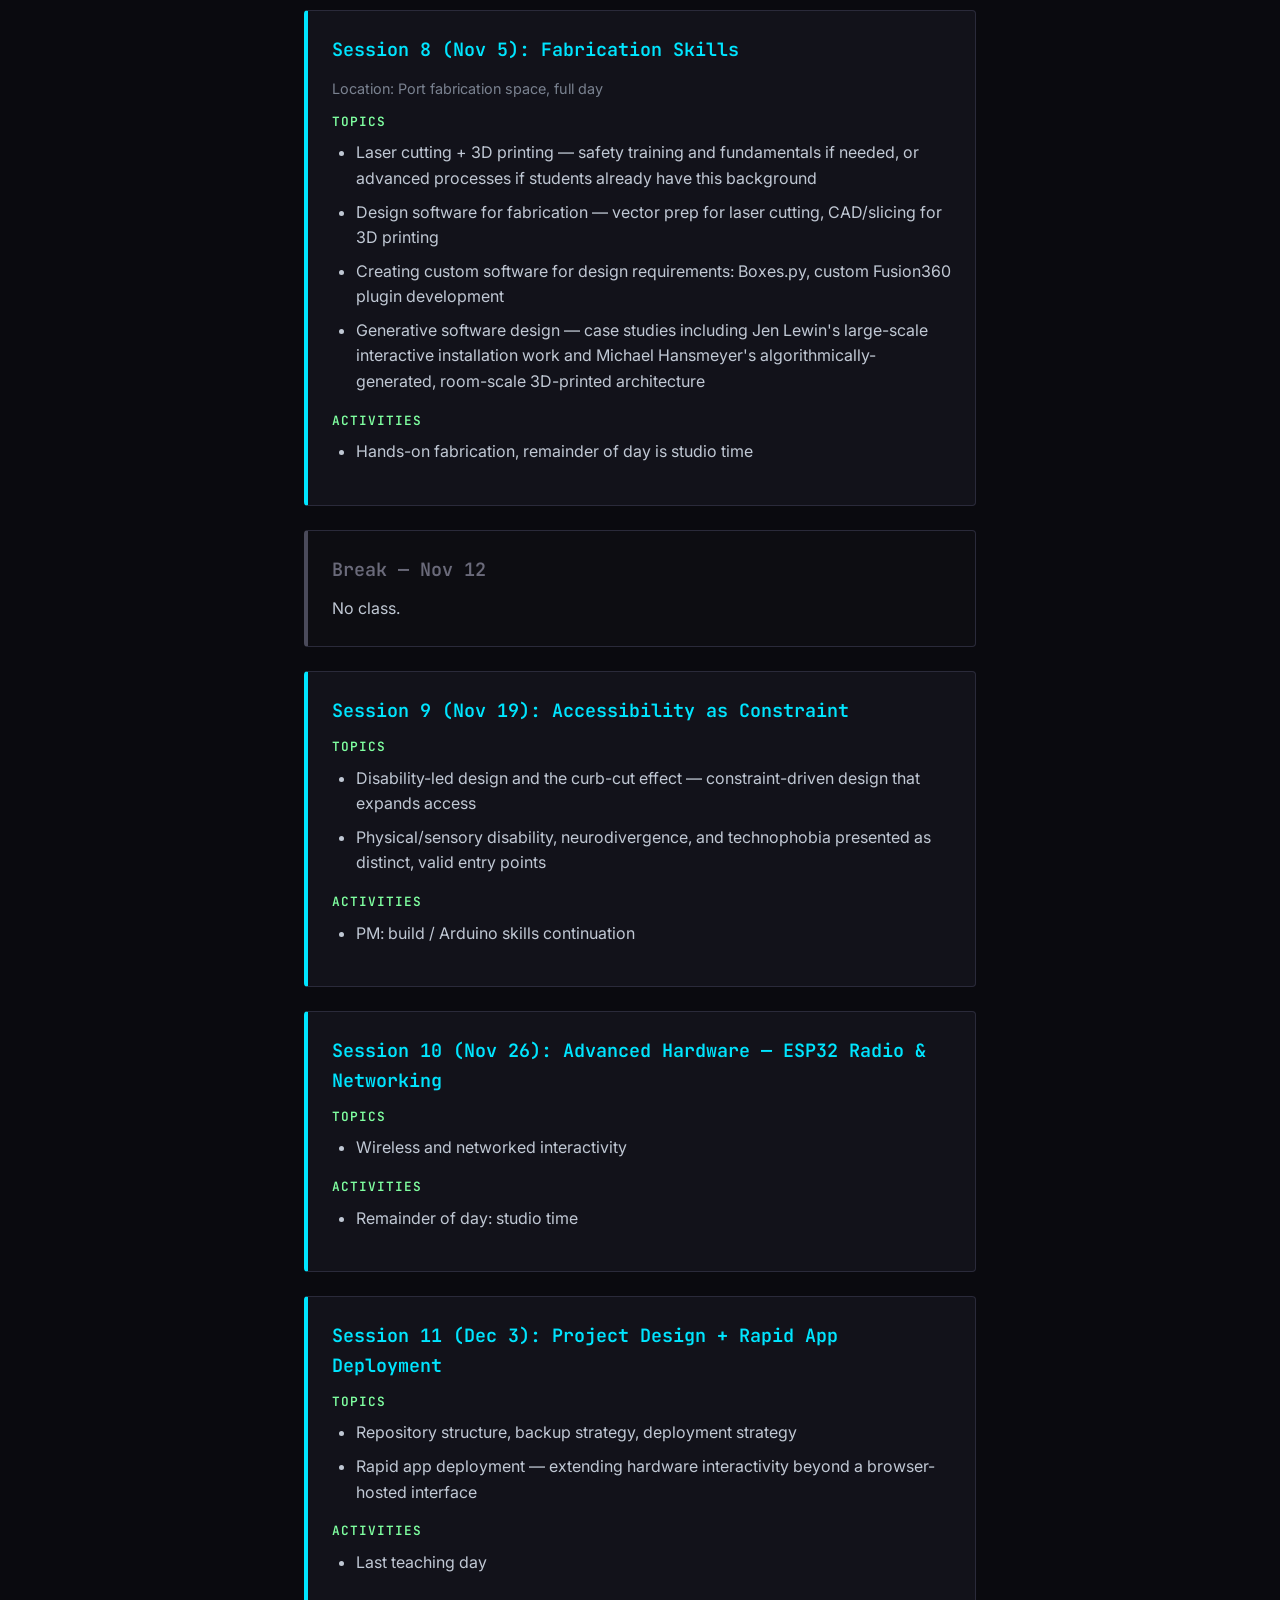
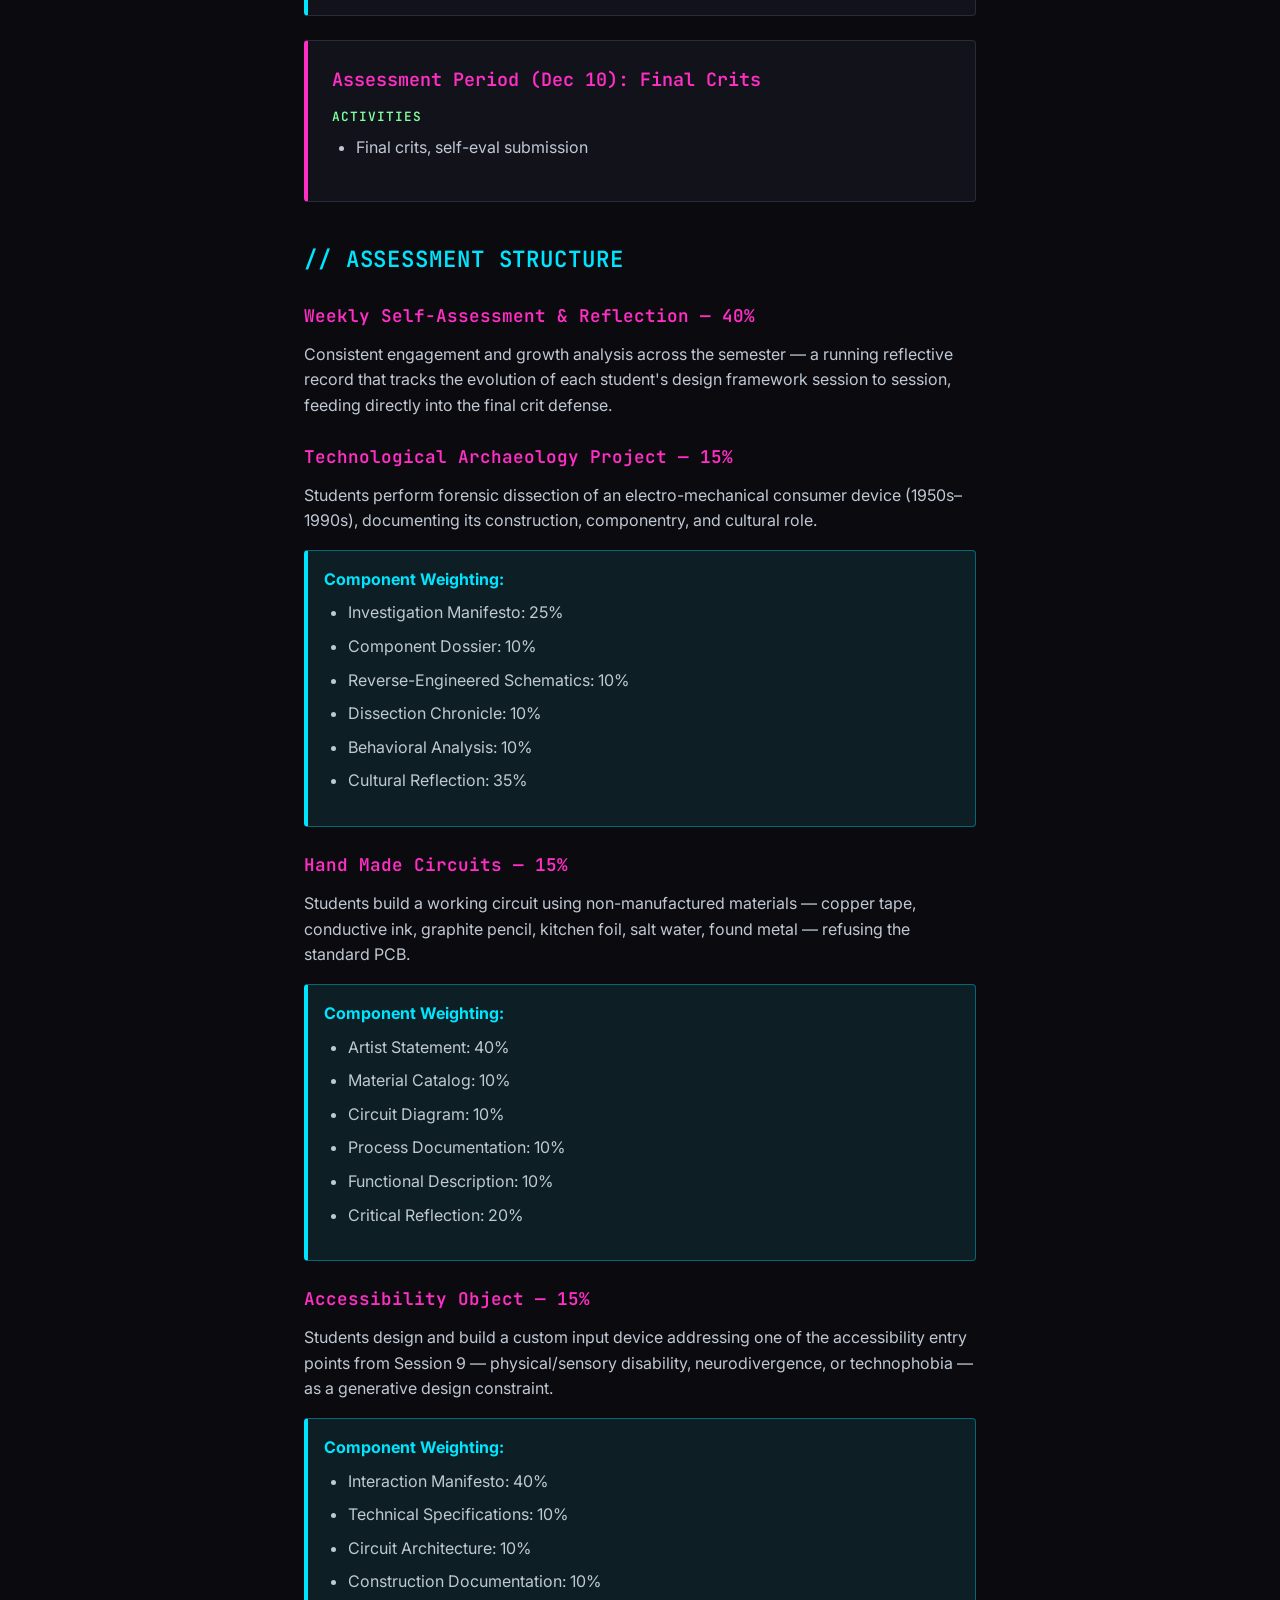
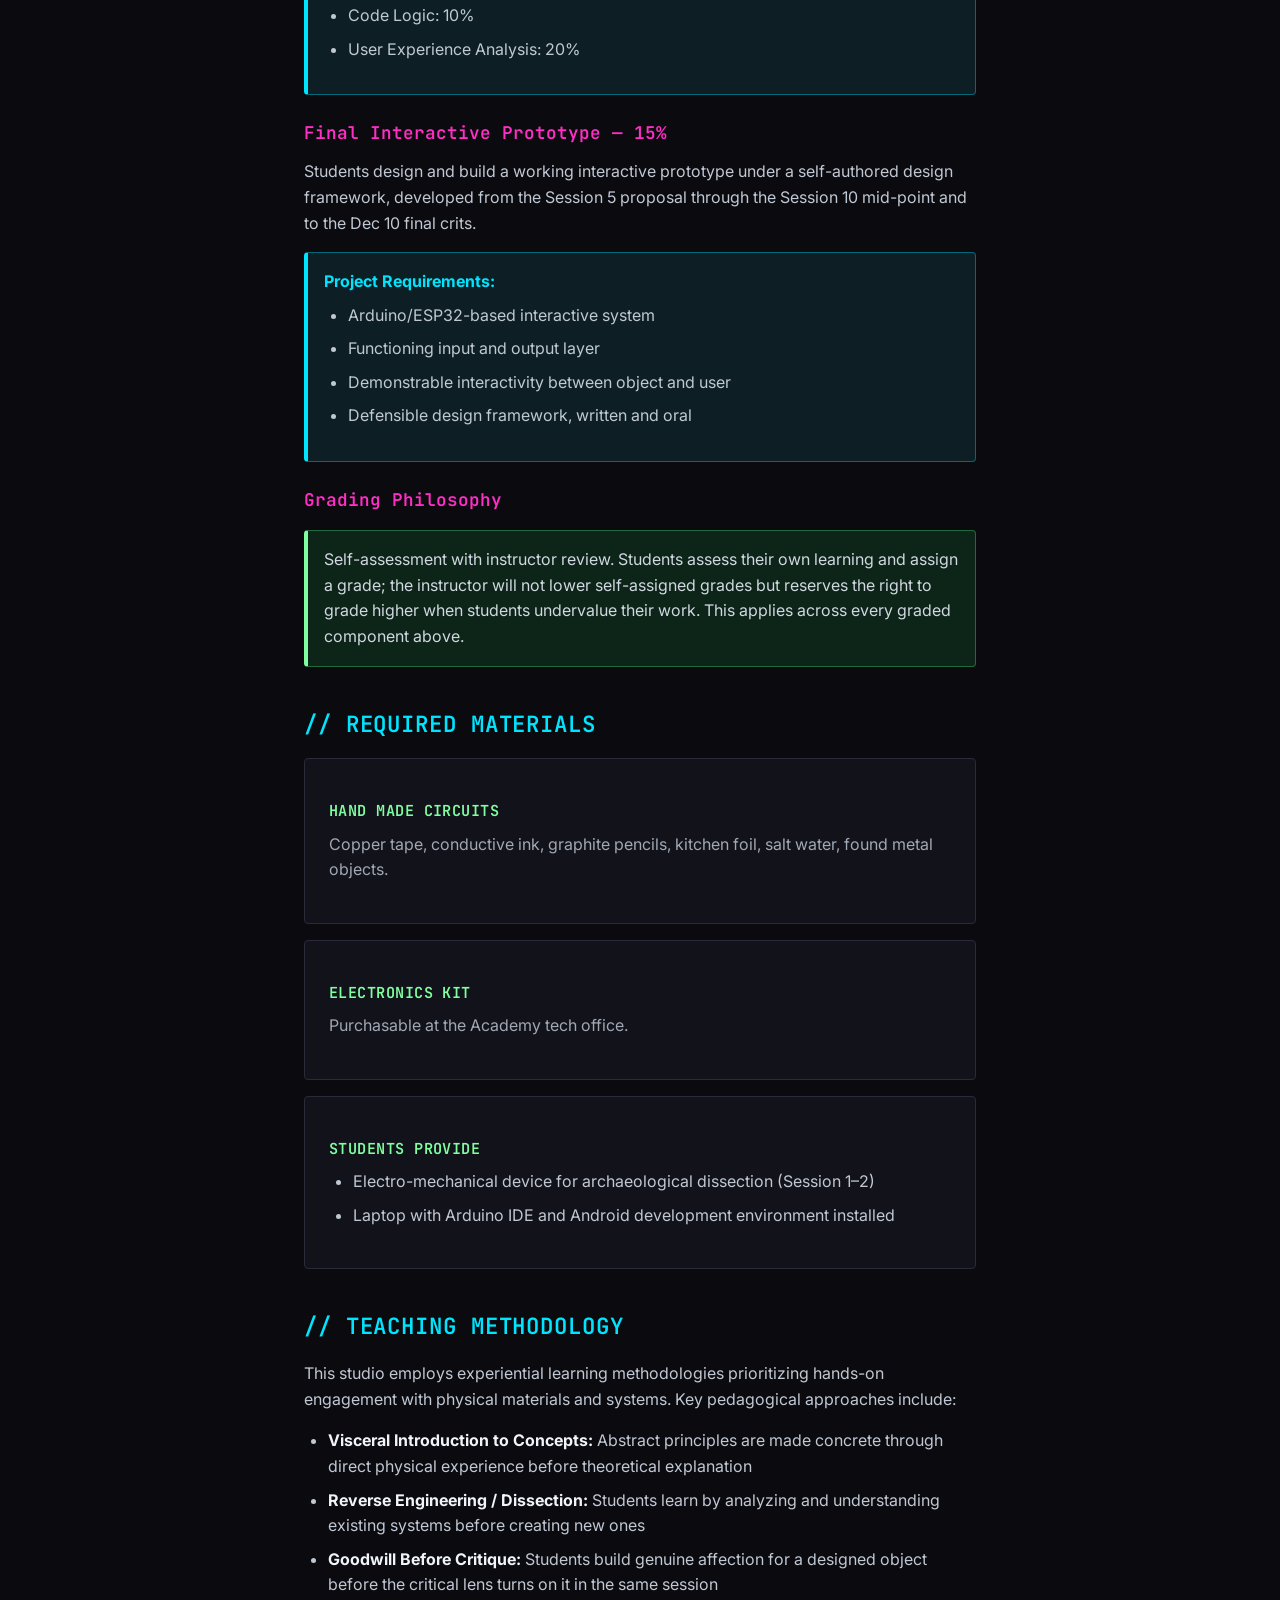
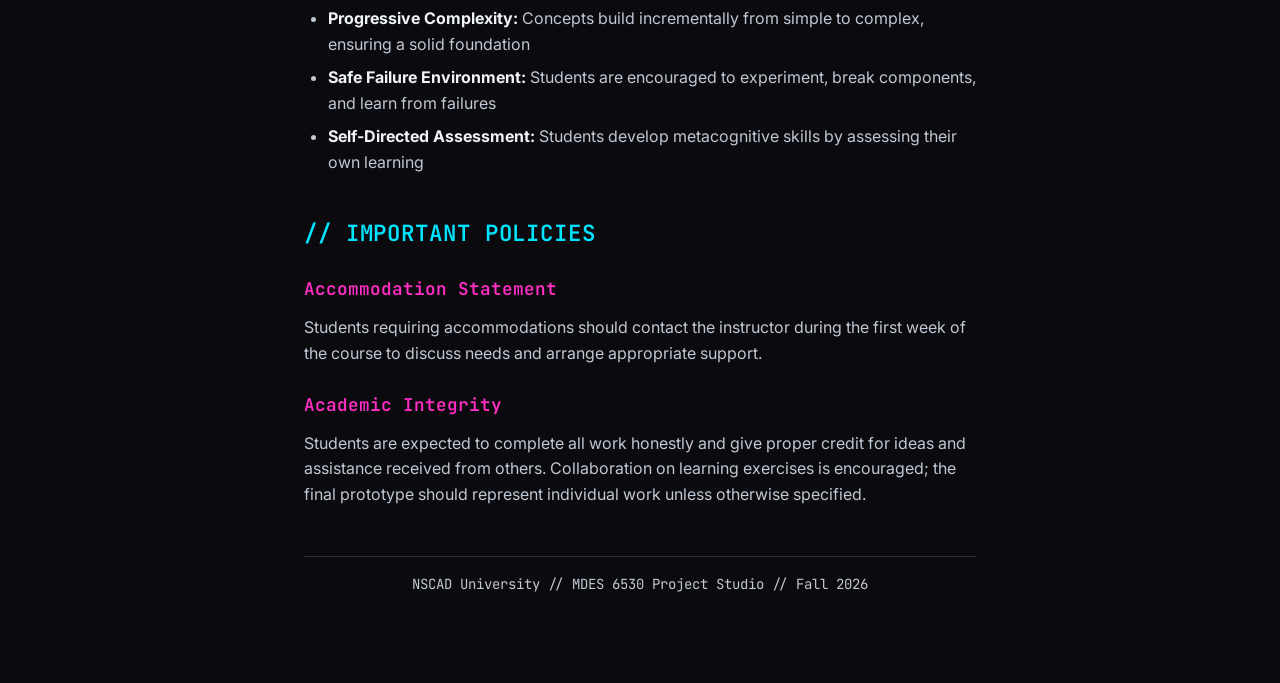
==== commit e15ce69d: "Give Grading Philosophy its own heading Promote it to an <h3> so it reads as course-wide policy rath" ====
--- a/MDES6530_Course_Outline.html
+++ b/MDES6530_Course_Outline.html
@@ -823,8 +823,9 @@
         </ul>
     </div>
 
+    <h3>Grading Philosophy</h3>
     <div class="callout-green">
-        <strong>Grading Philosophy:</strong> Self-assessment with instructor review. Students assess their own learning and assign a grade; instructor will not lower self-assigned grades but reserves the right to grade higher when students undervalue their work.
+        Self-assessment with instructor review. Students assess their own learning and assign a grade; the instructor will not lower self-assigned grades but reserves the right to grade higher when students undervalue their work. This applies across every graded component above.
     </div>
 
     <h2>// Required Materials</h2>
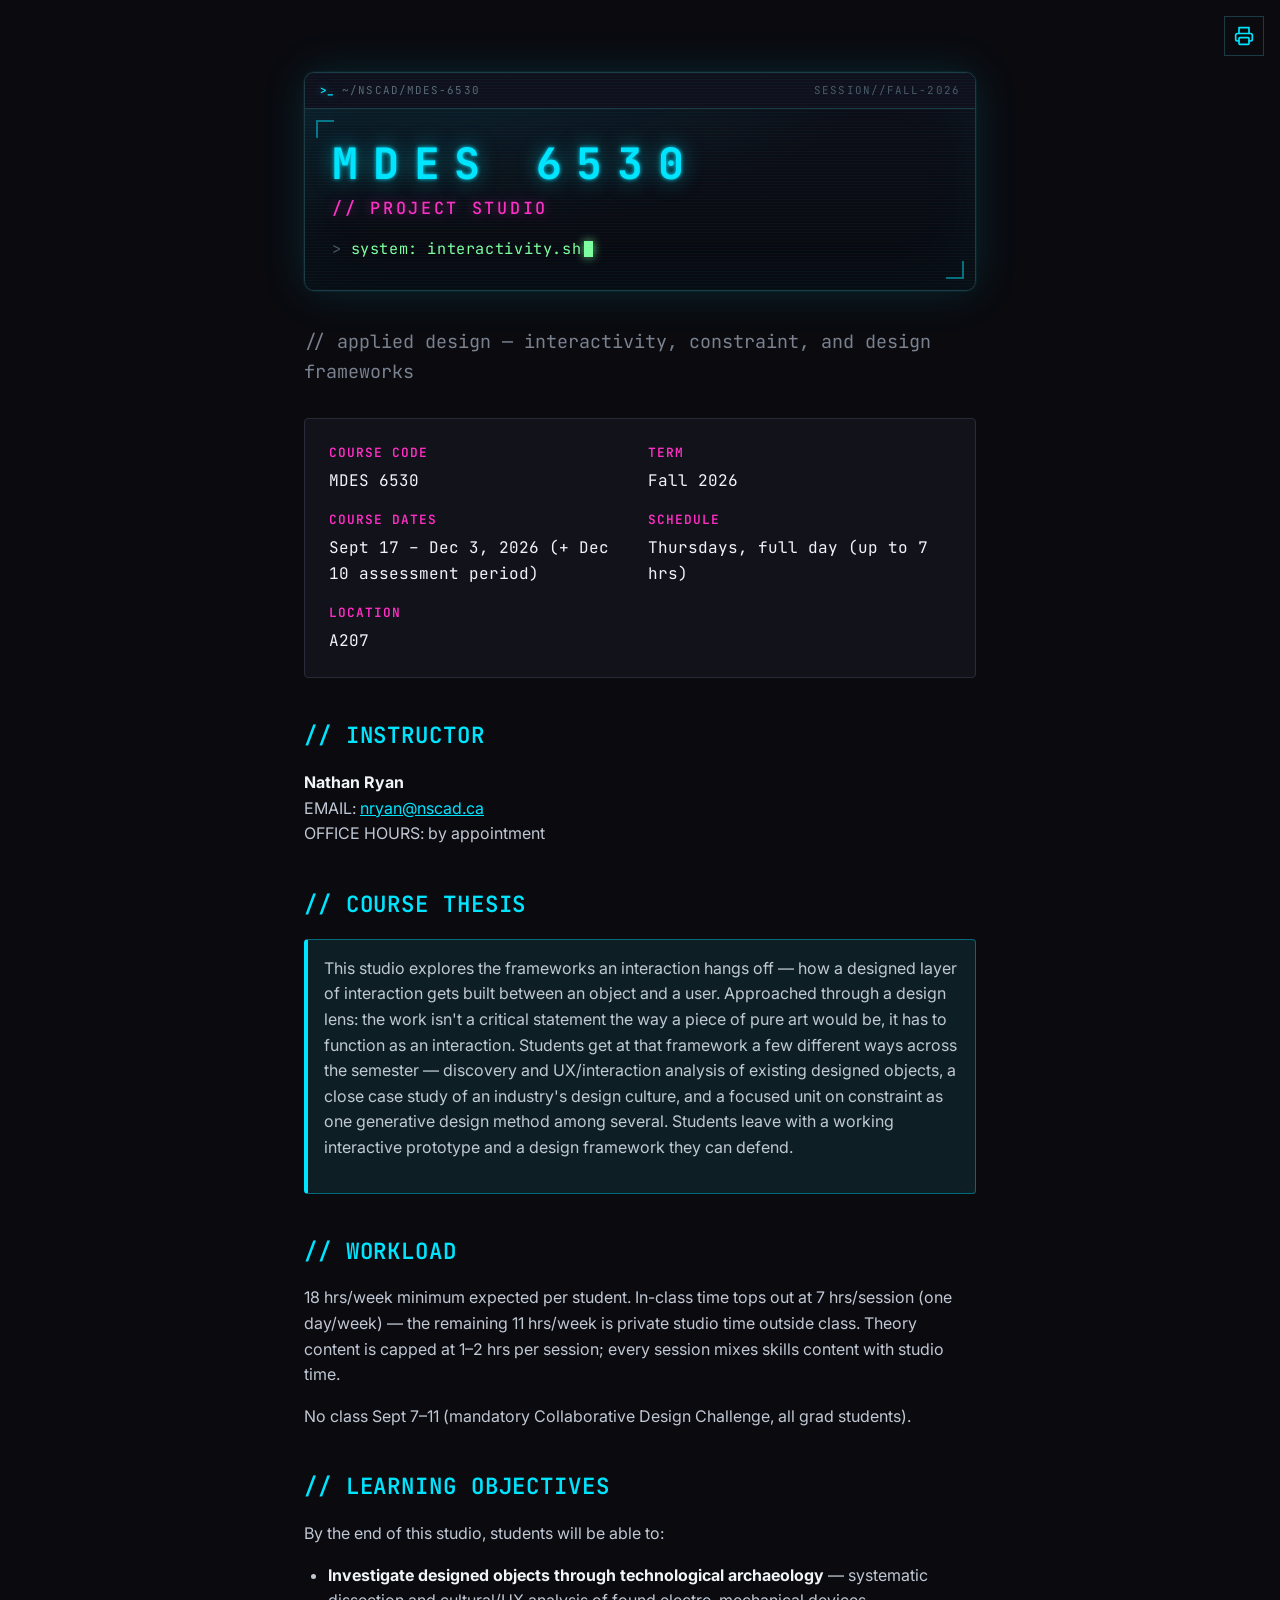
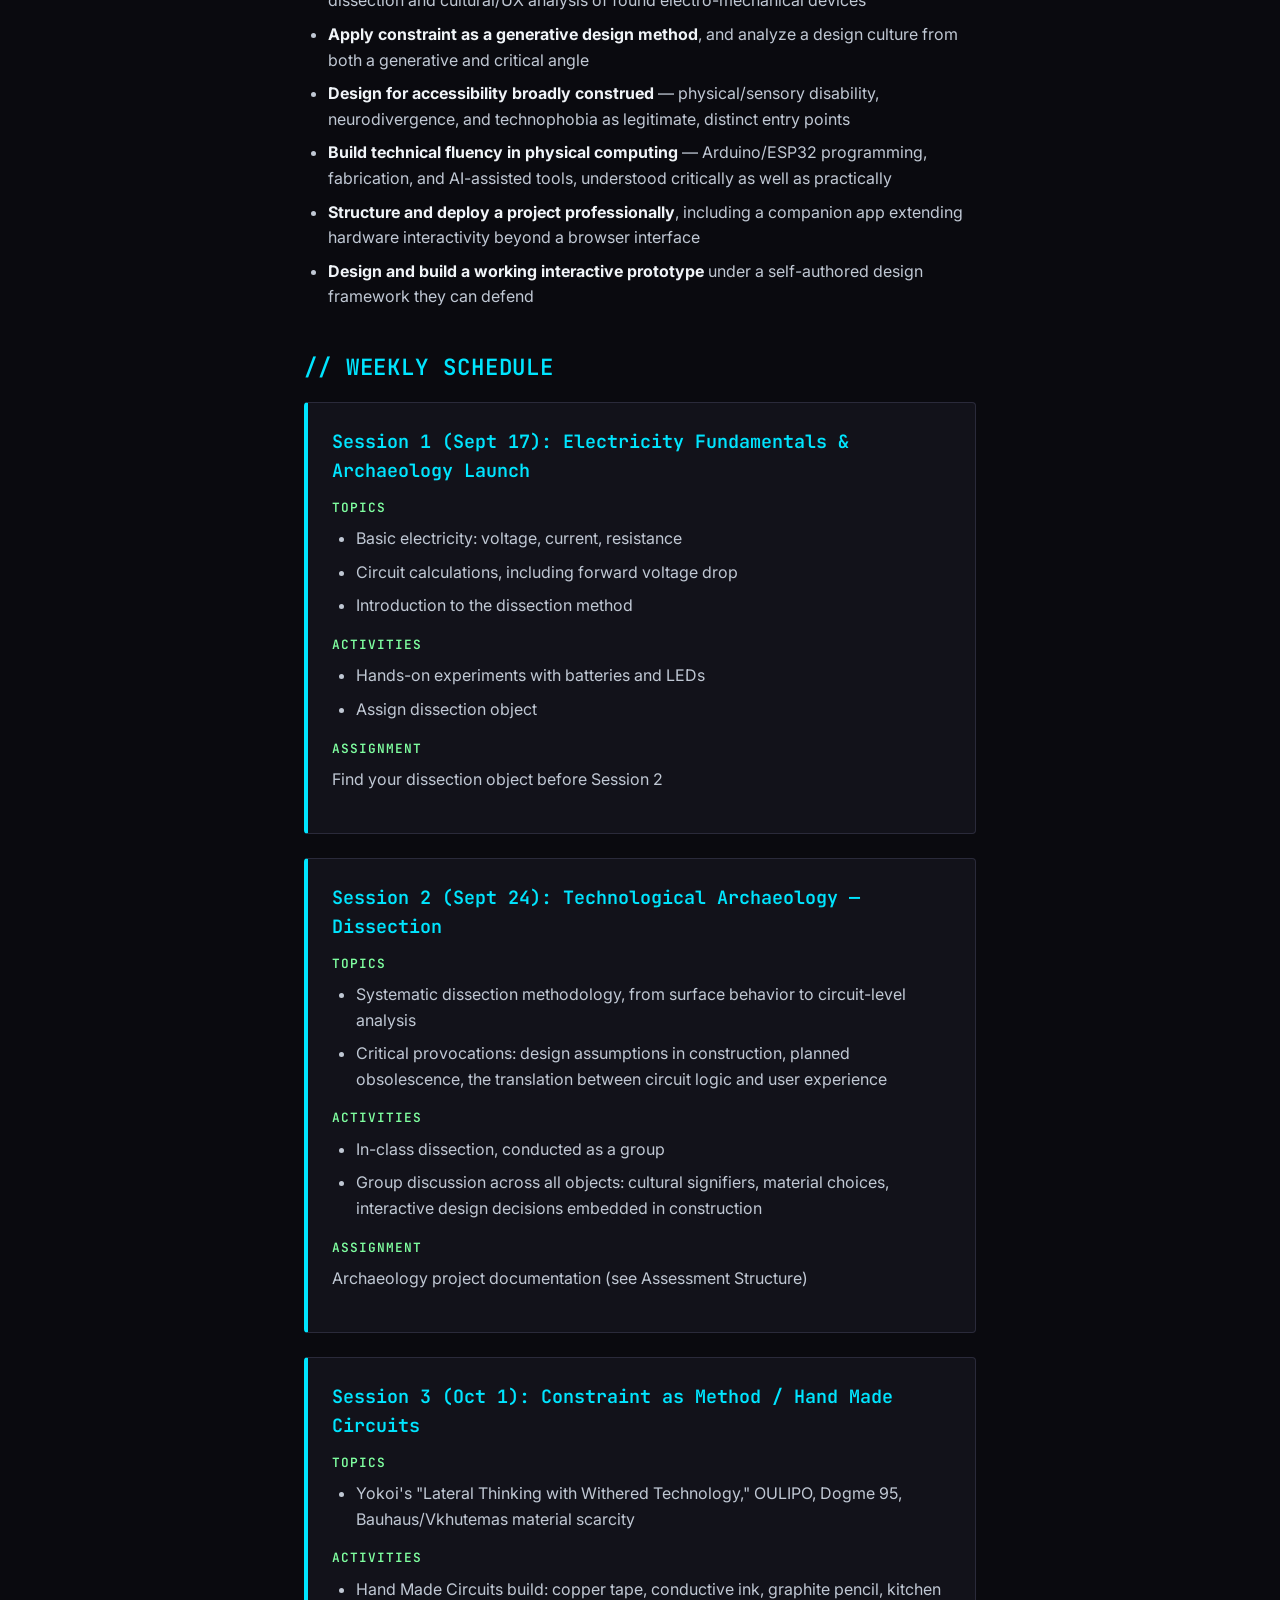
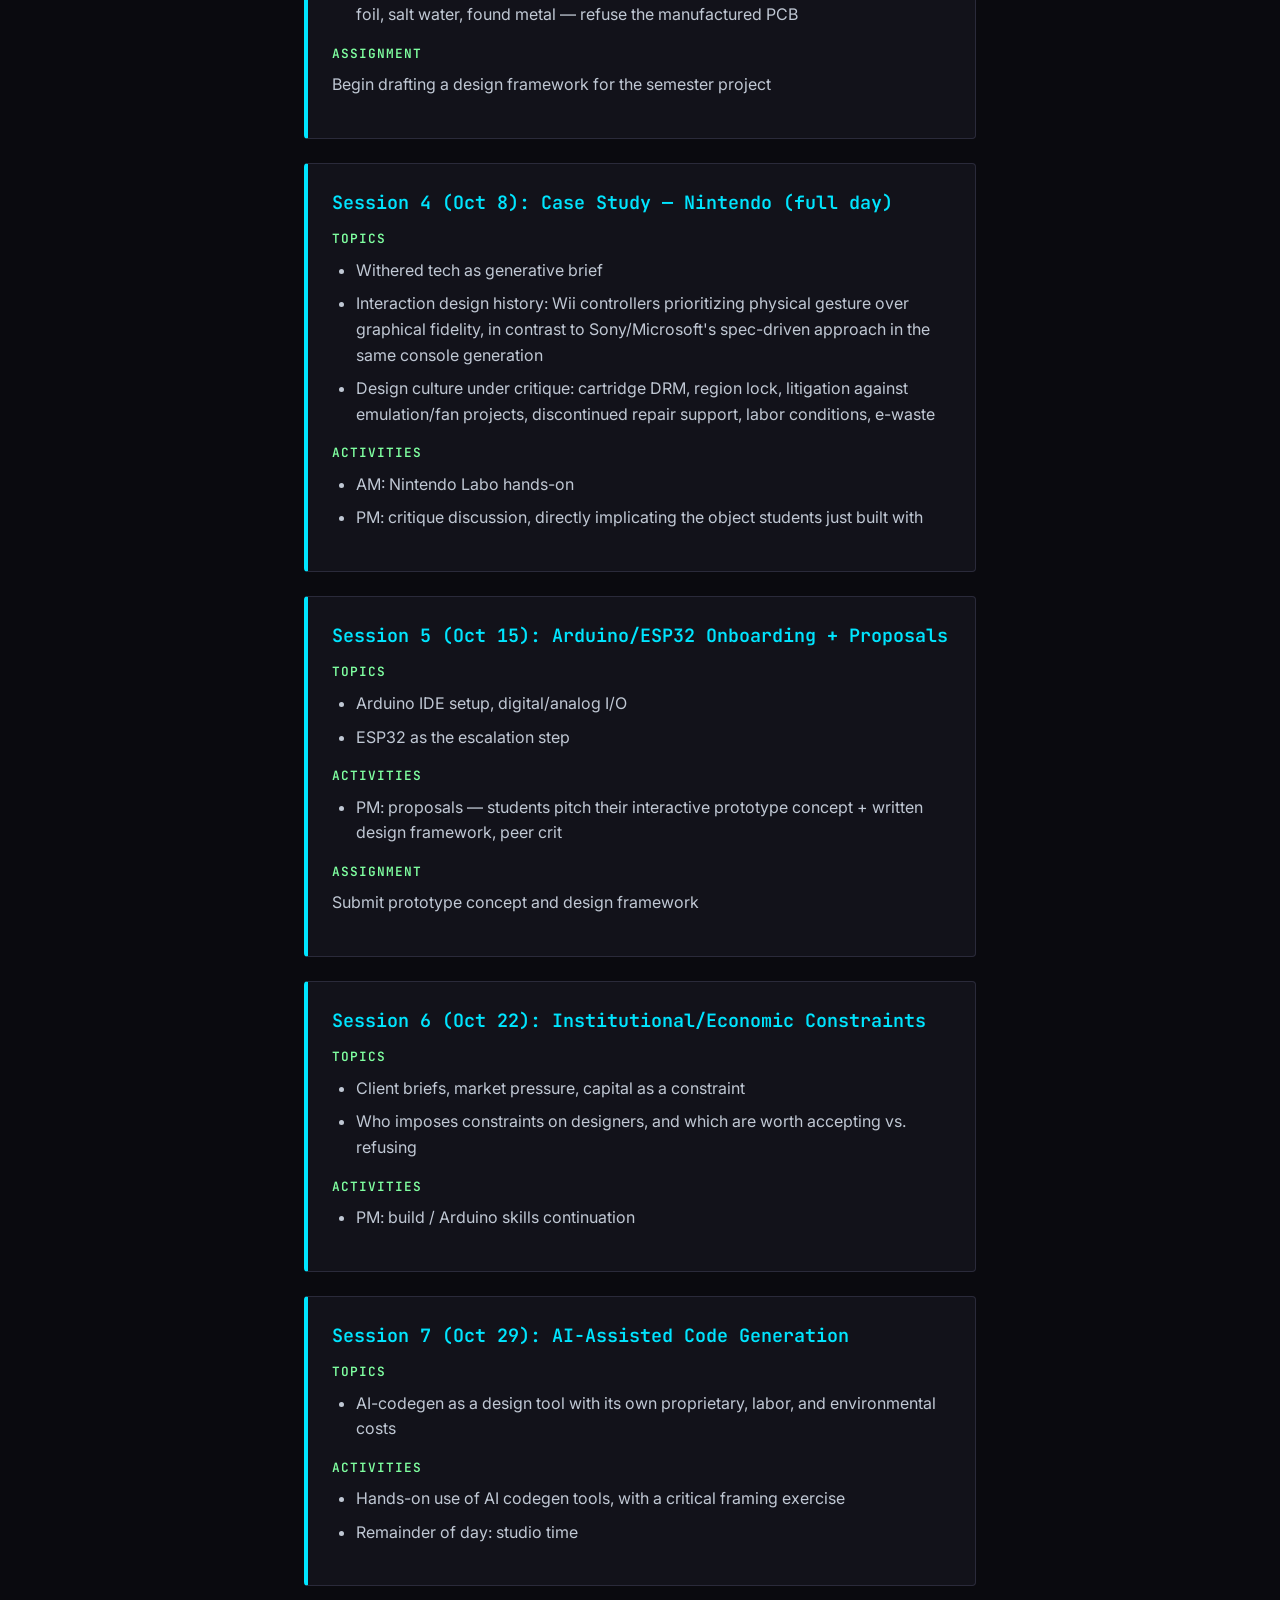
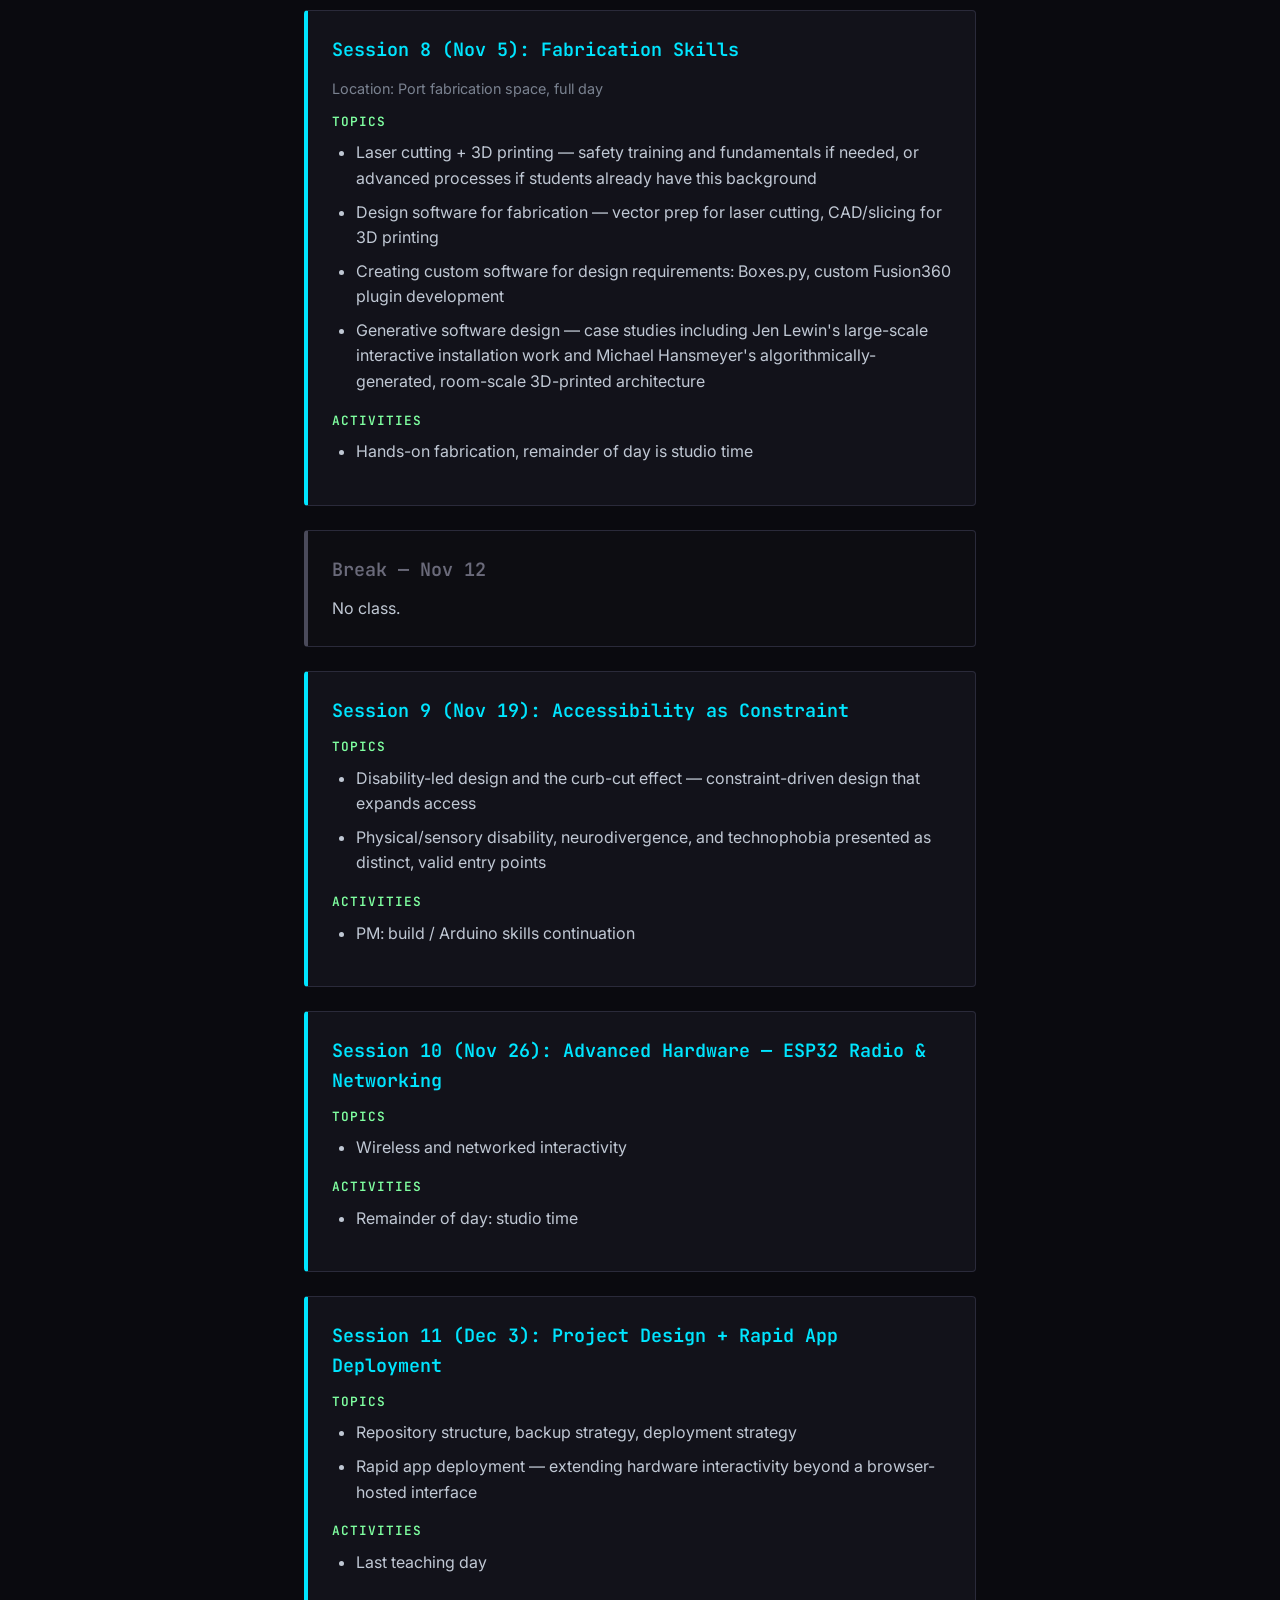
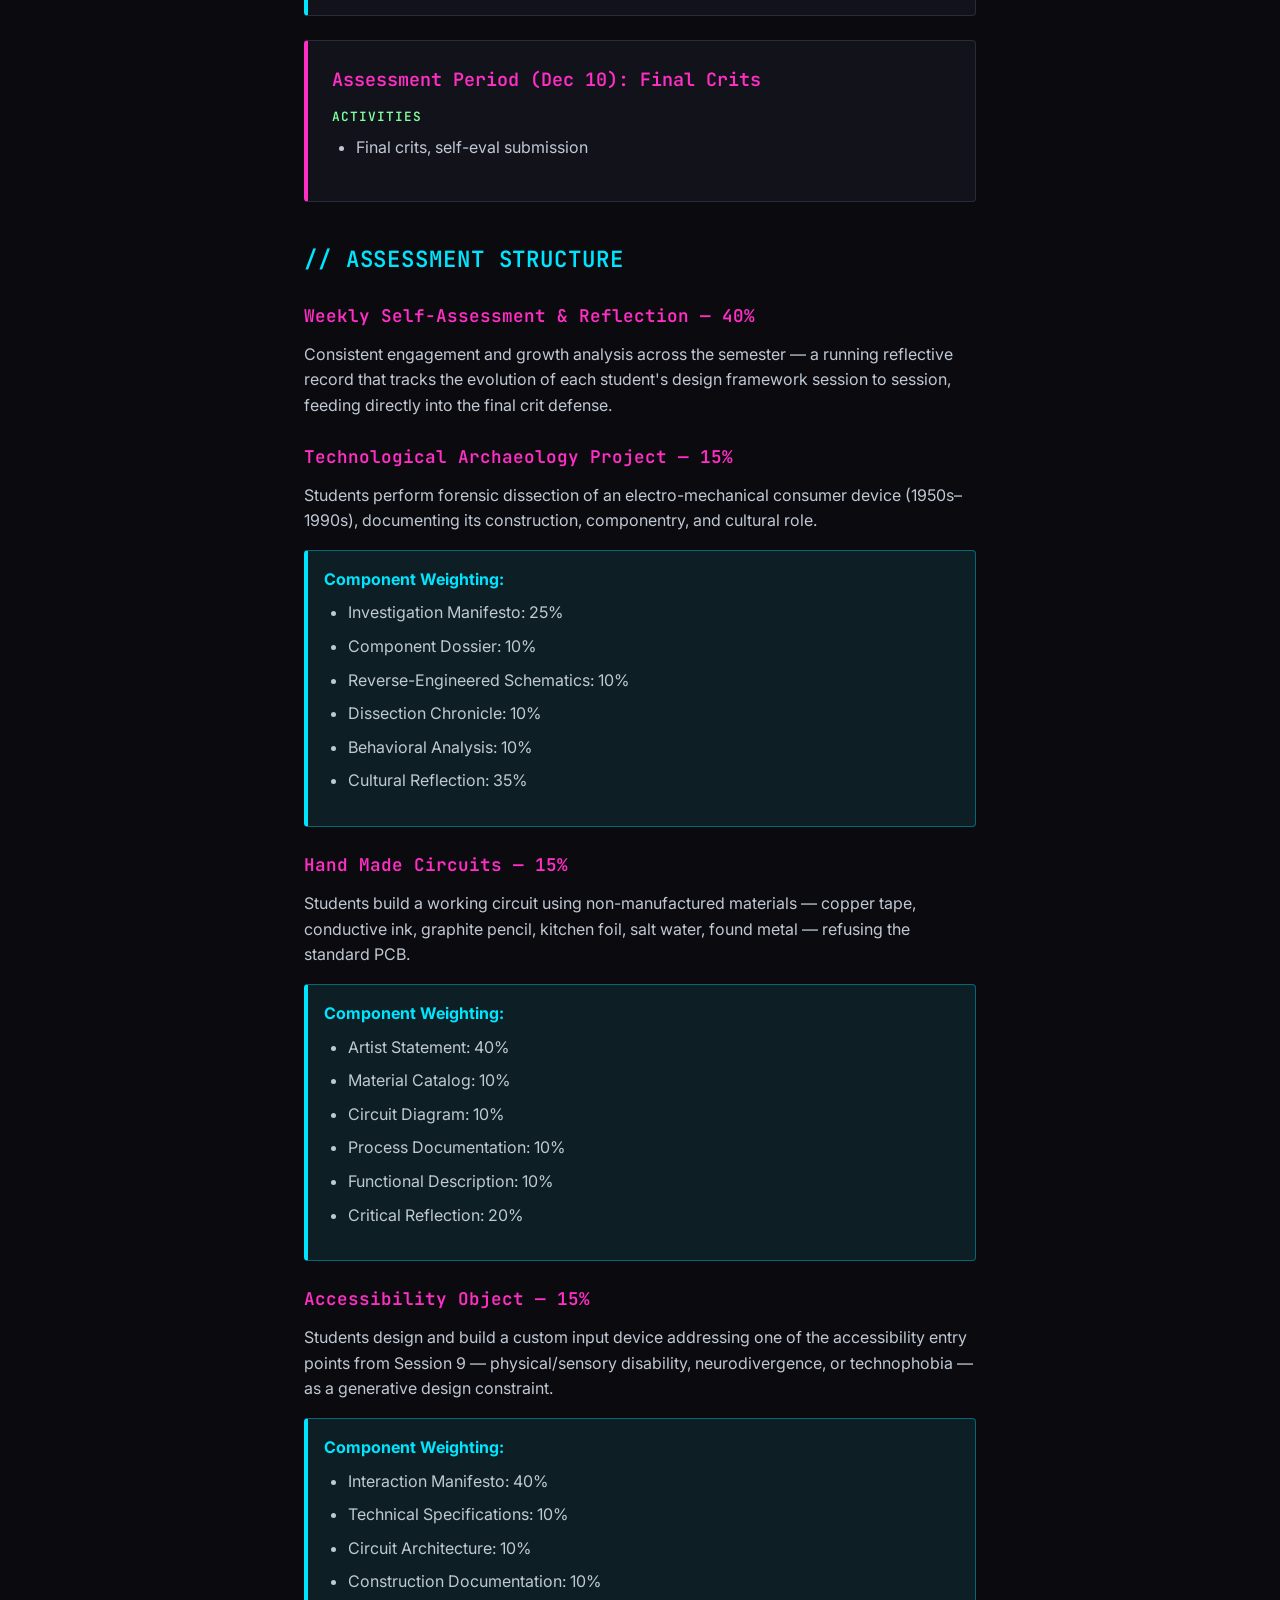
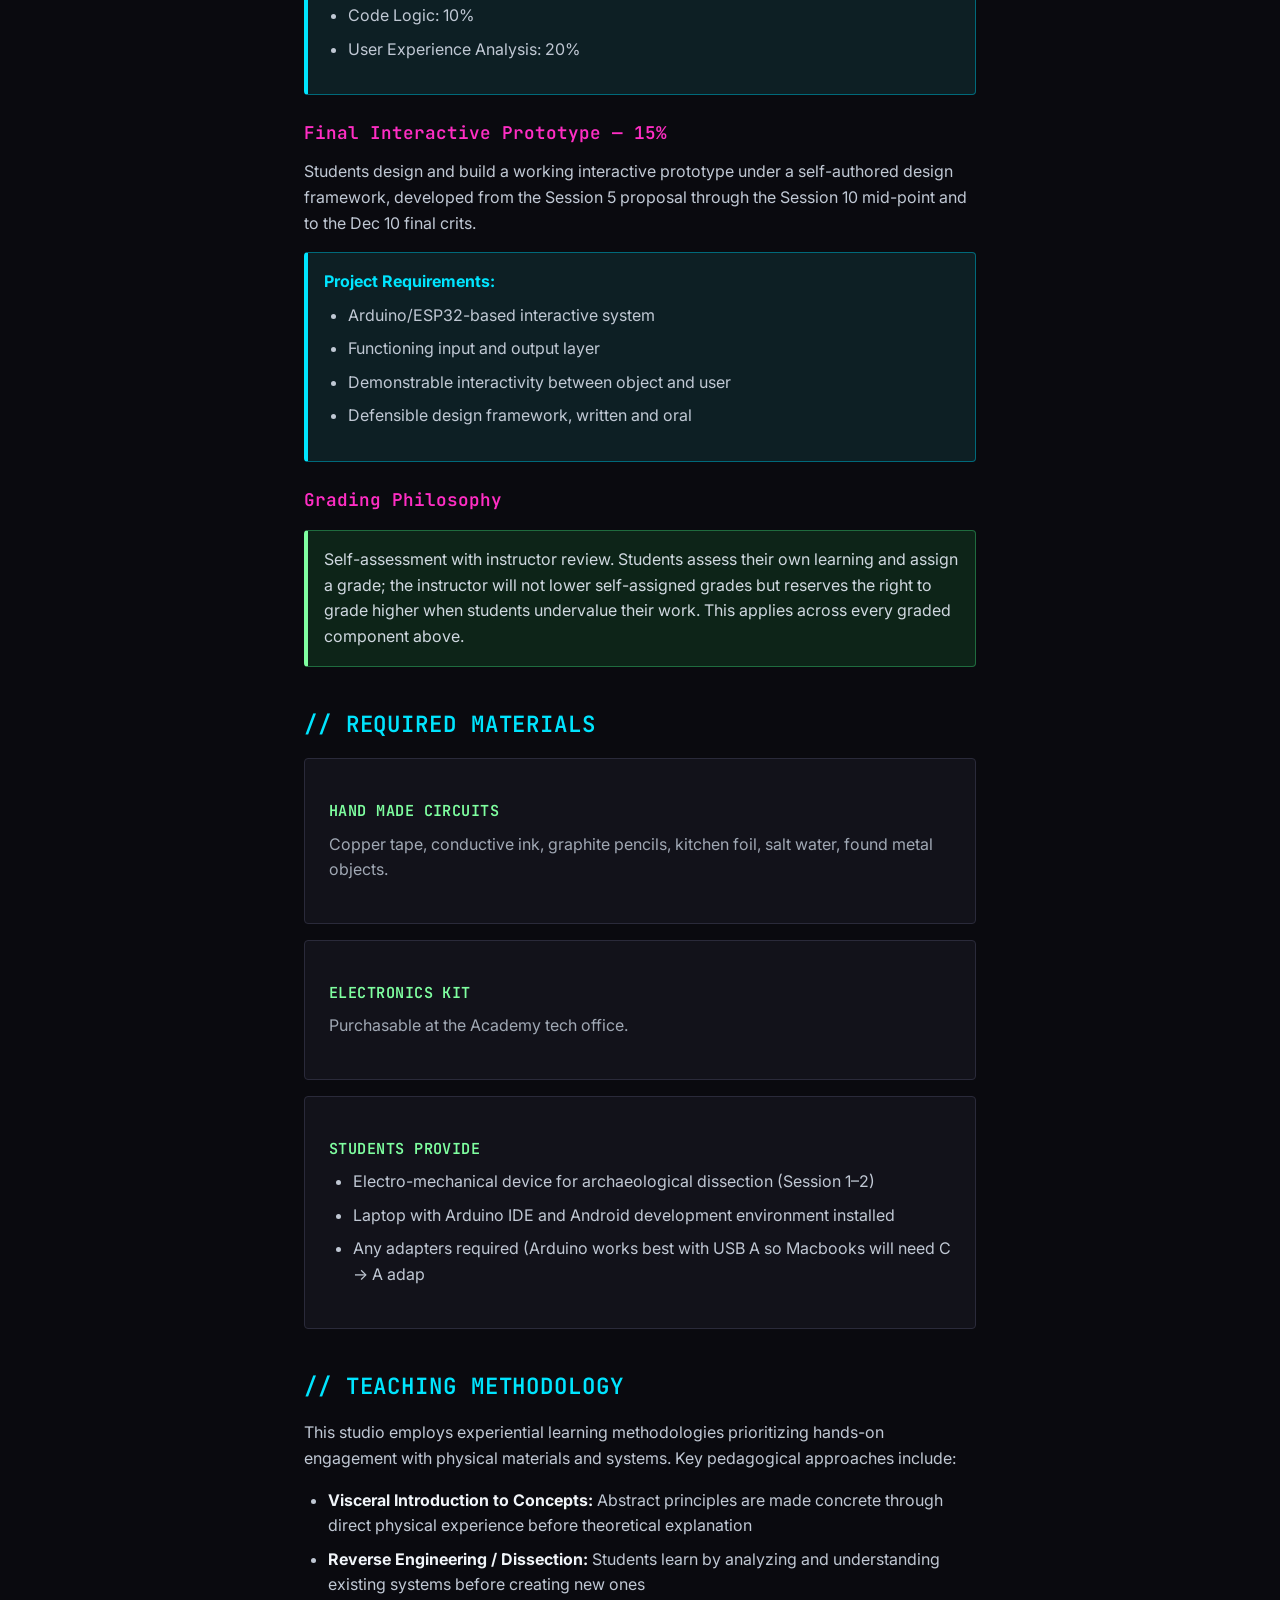
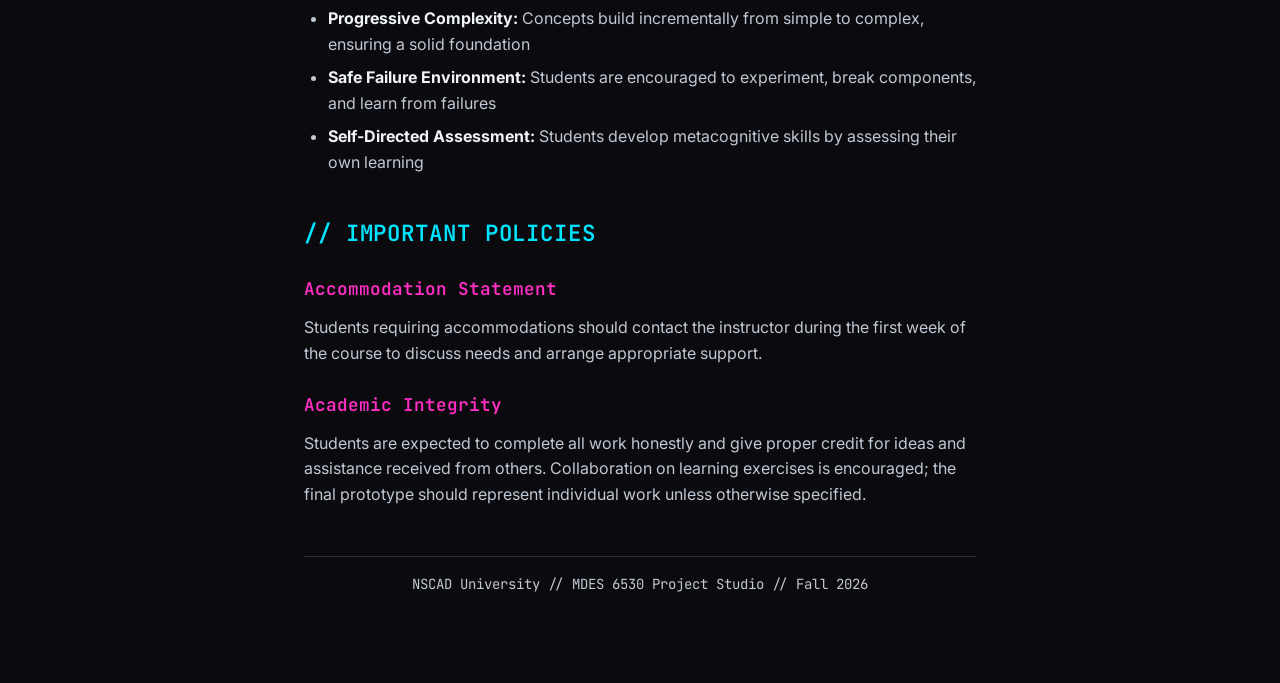
==== commit 9826b9d8: "Adjusted teaching methodology Removed a bullet point about student critique process." ====
--- a/MDES6530_Course_Outline.html
+++ b/MDES6530_Course_Outline.html
@@ -845,6 +845,7 @@
         <ul>
             <li>Electro-mechanical device for archaeological dissection (Session 1–2)</li>
             <li>Laptop with Arduino IDE and Android development environment installed</li>
+            <li>Any adapters required (Arduino works best with USB A so Macbooks will need C -> A adap</li>
         </ul>
     </div>
 
@@ -853,7 +854,6 @@
     <ul>
         <li><strong>Visceral Introduction to Concepts:</strong> Abstract principles are made concrete through direct physical experience before theoretical explanation</li>
         <li><strong>Reverse Engineering / Dissection:</strong> Students learn by analyzing and understanding existing systems before creating new ones</li>
-        <li><strong>Goodwill Before Critique:</strong> Students build genuine affection for a designed object before the critical lens turns on it in the same session</li>
         <li><strong>Progressive Complexity:</strong> Concepts build incrementally from simple to complex, ensuring a solid foundation</li>
         <li><strong>Safe Failure Environment:</strong> Students are encouraged to experiment, break components, and learn from failures</li>
         <li><strong>Self-Directed Assessment:</strong> Students develop metacognitive skills by assessing their own learning</li>
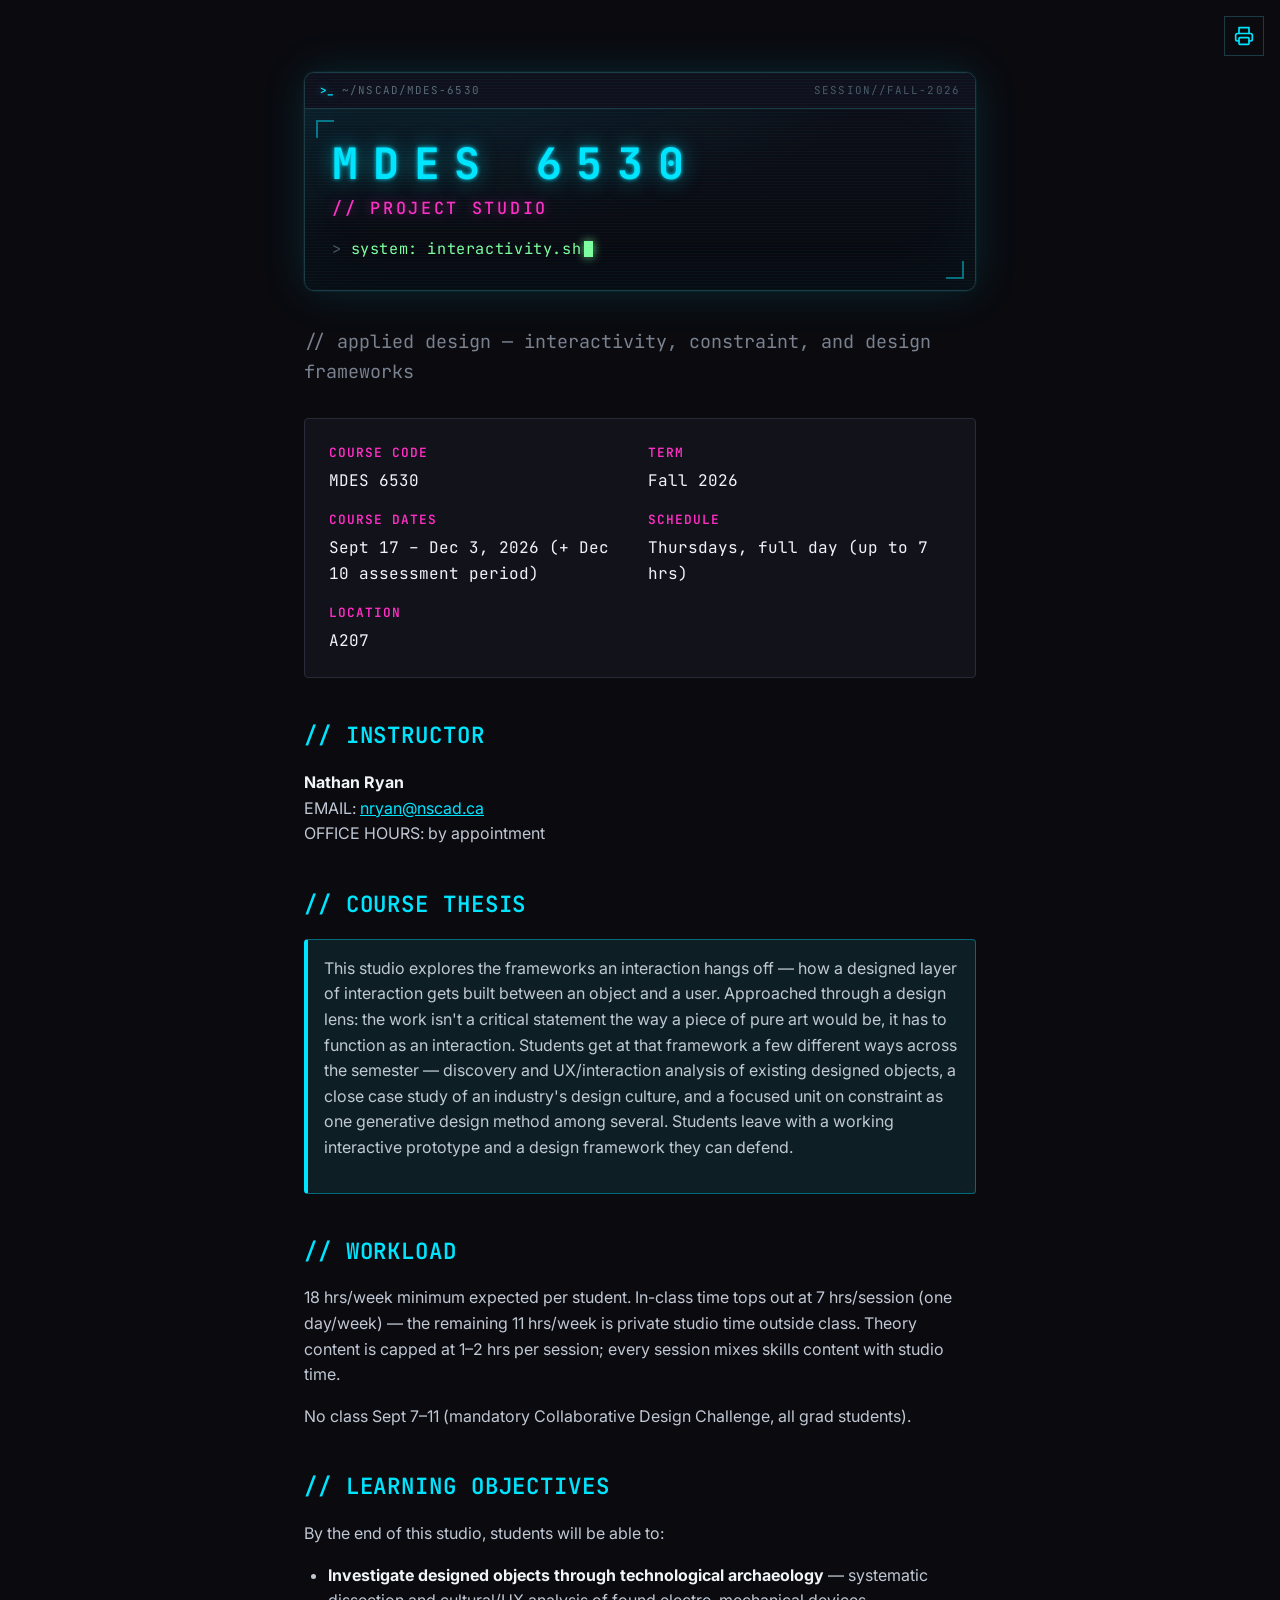
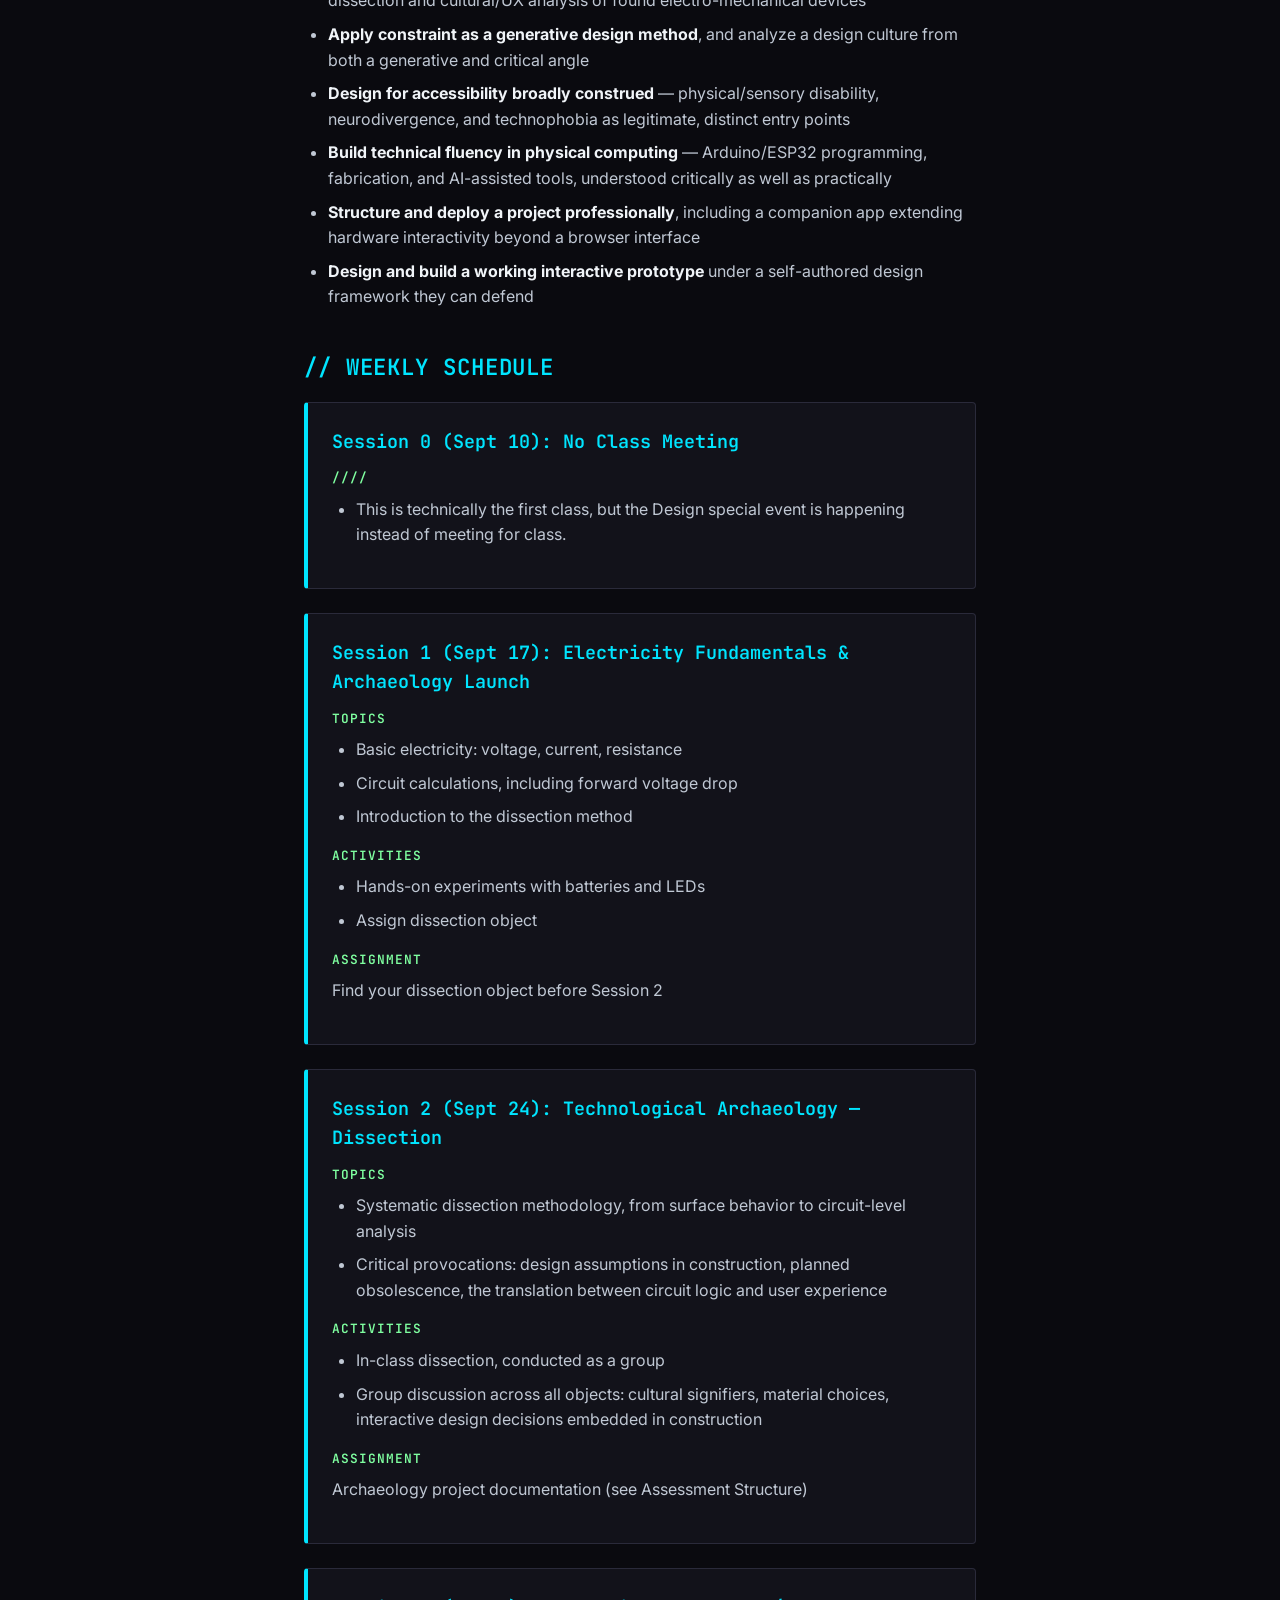
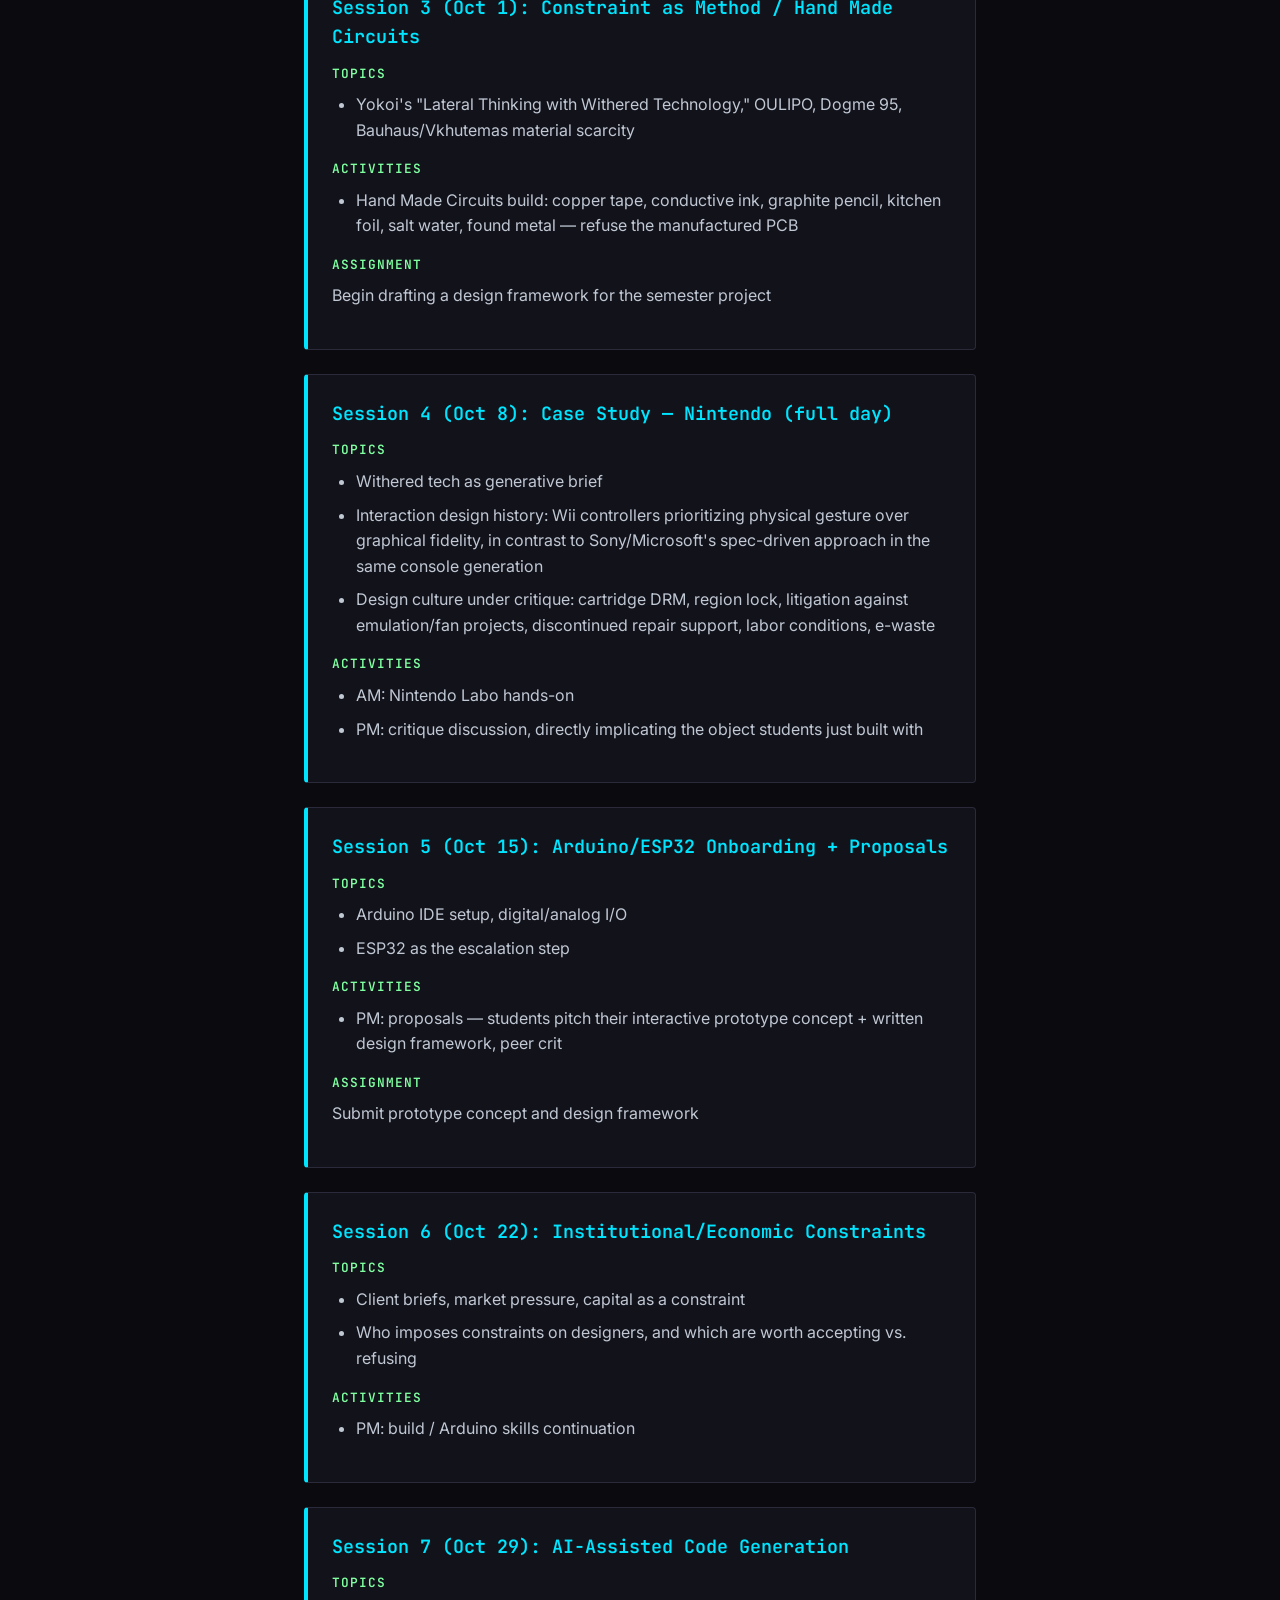
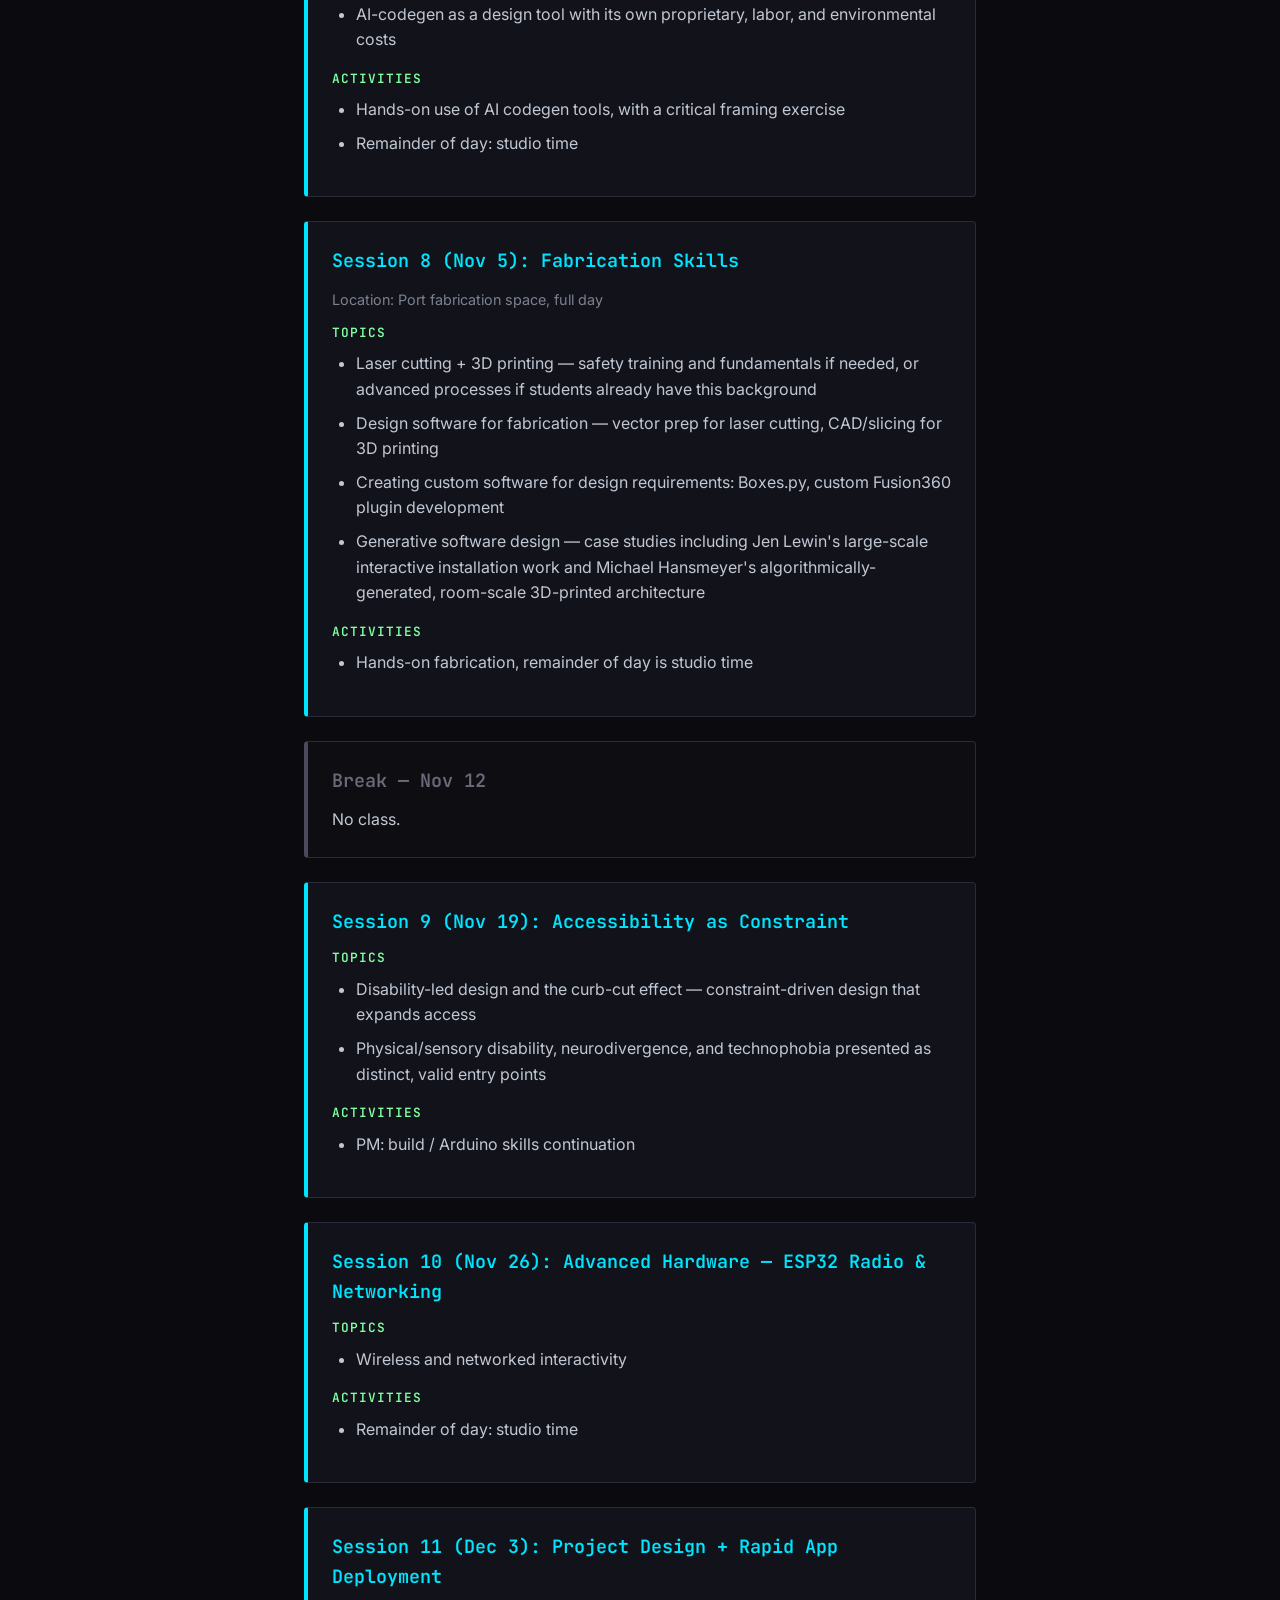
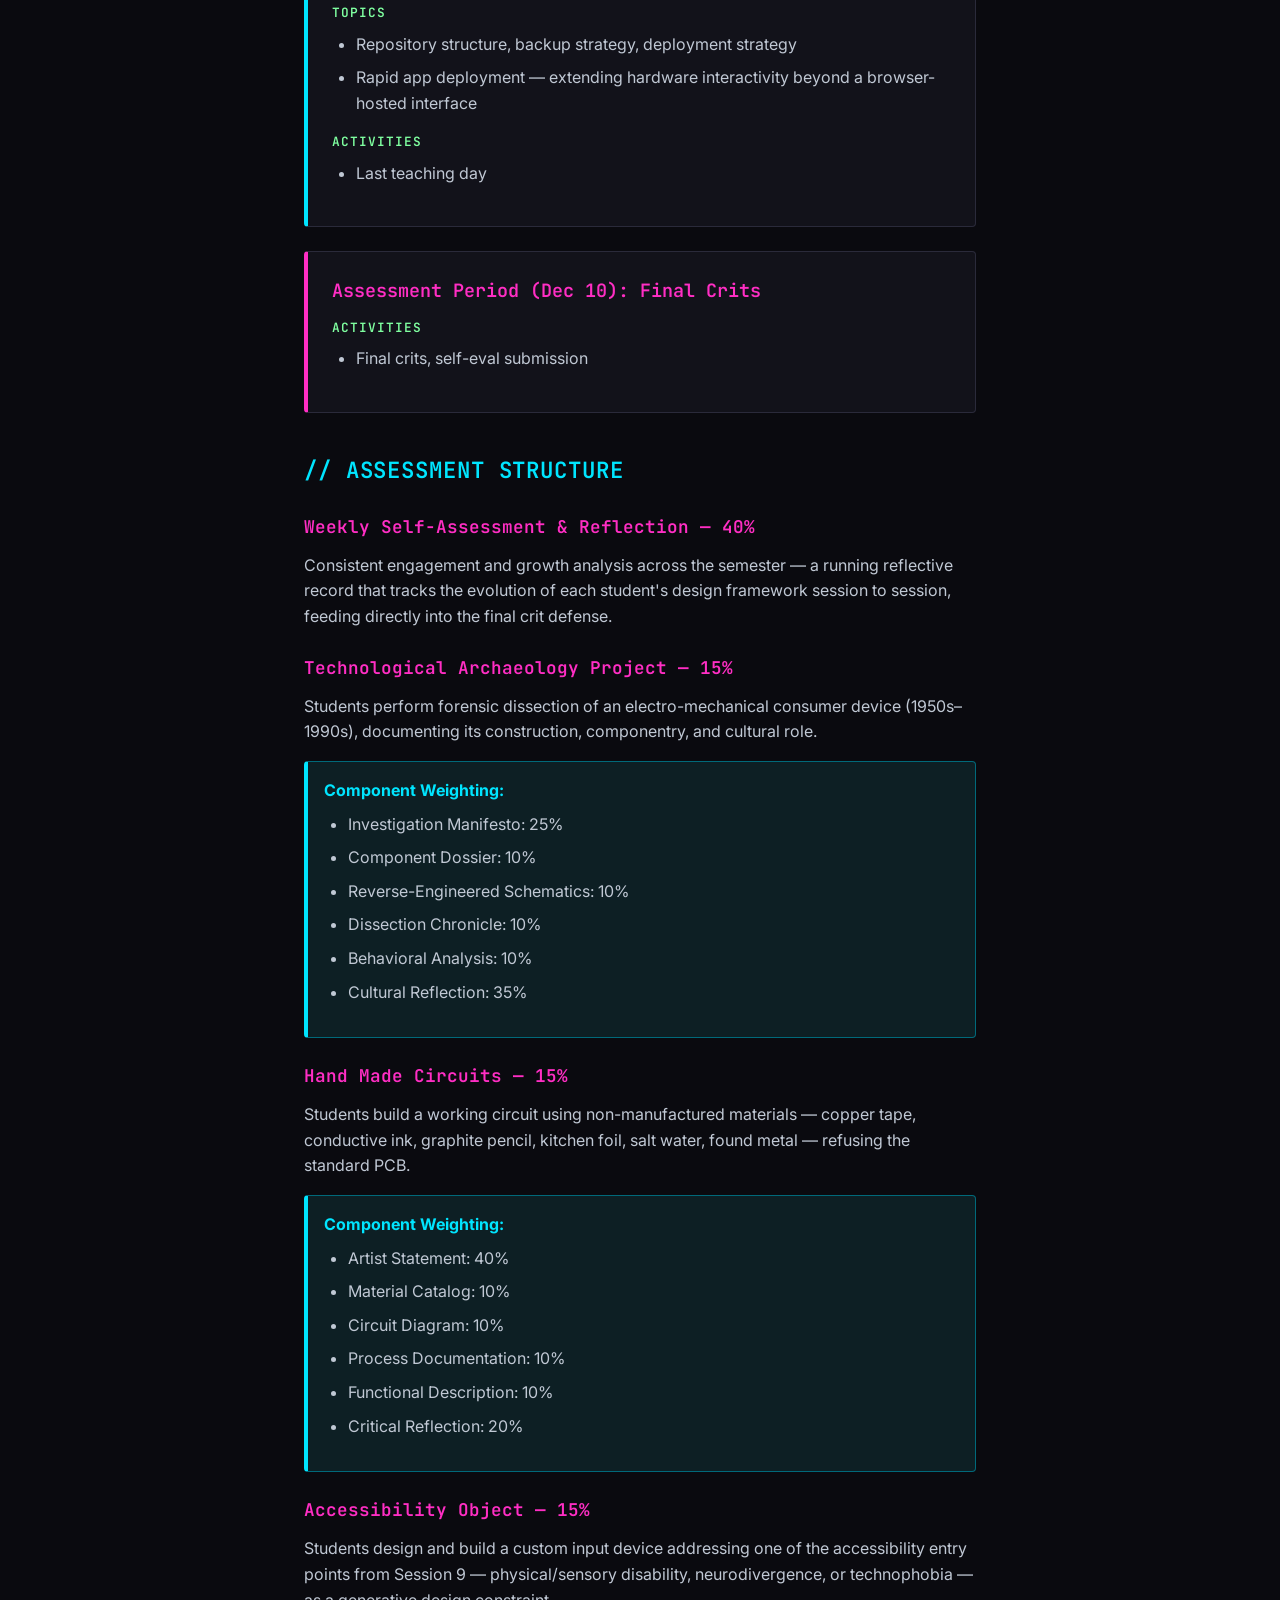
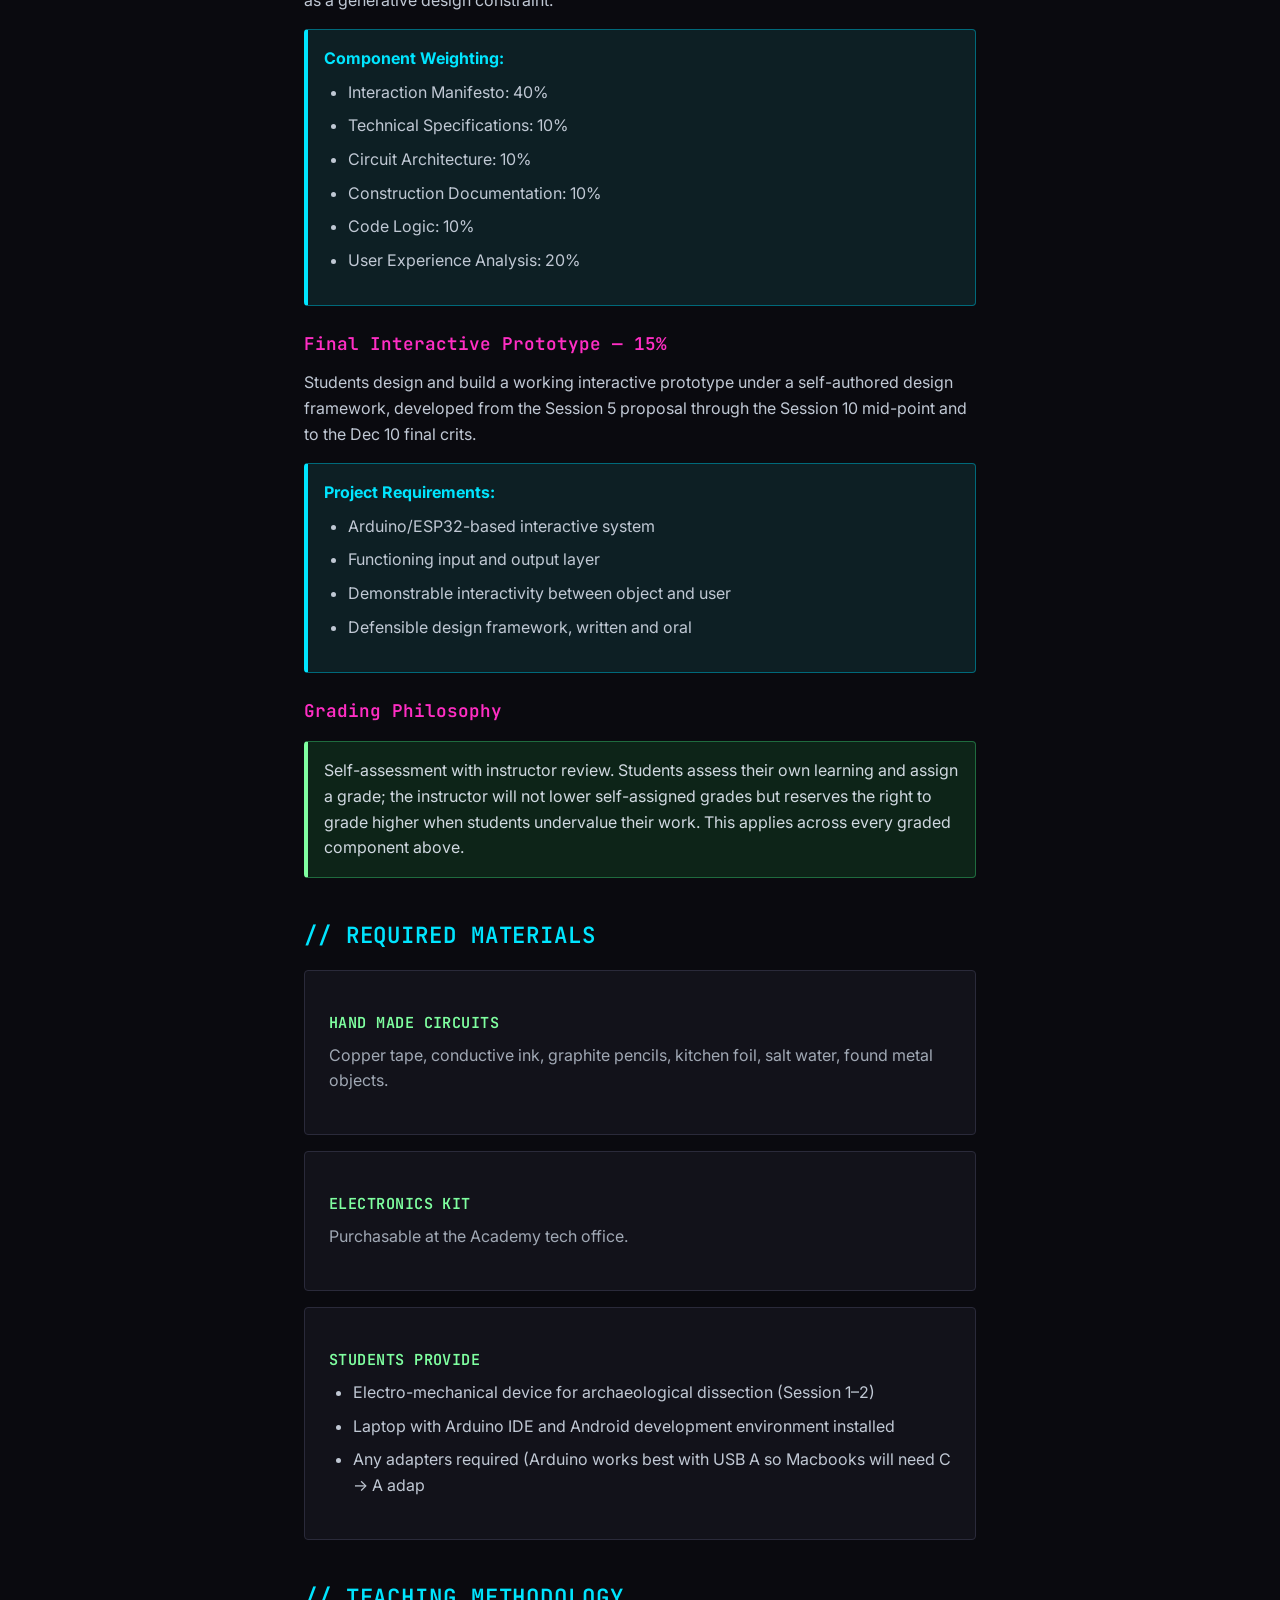
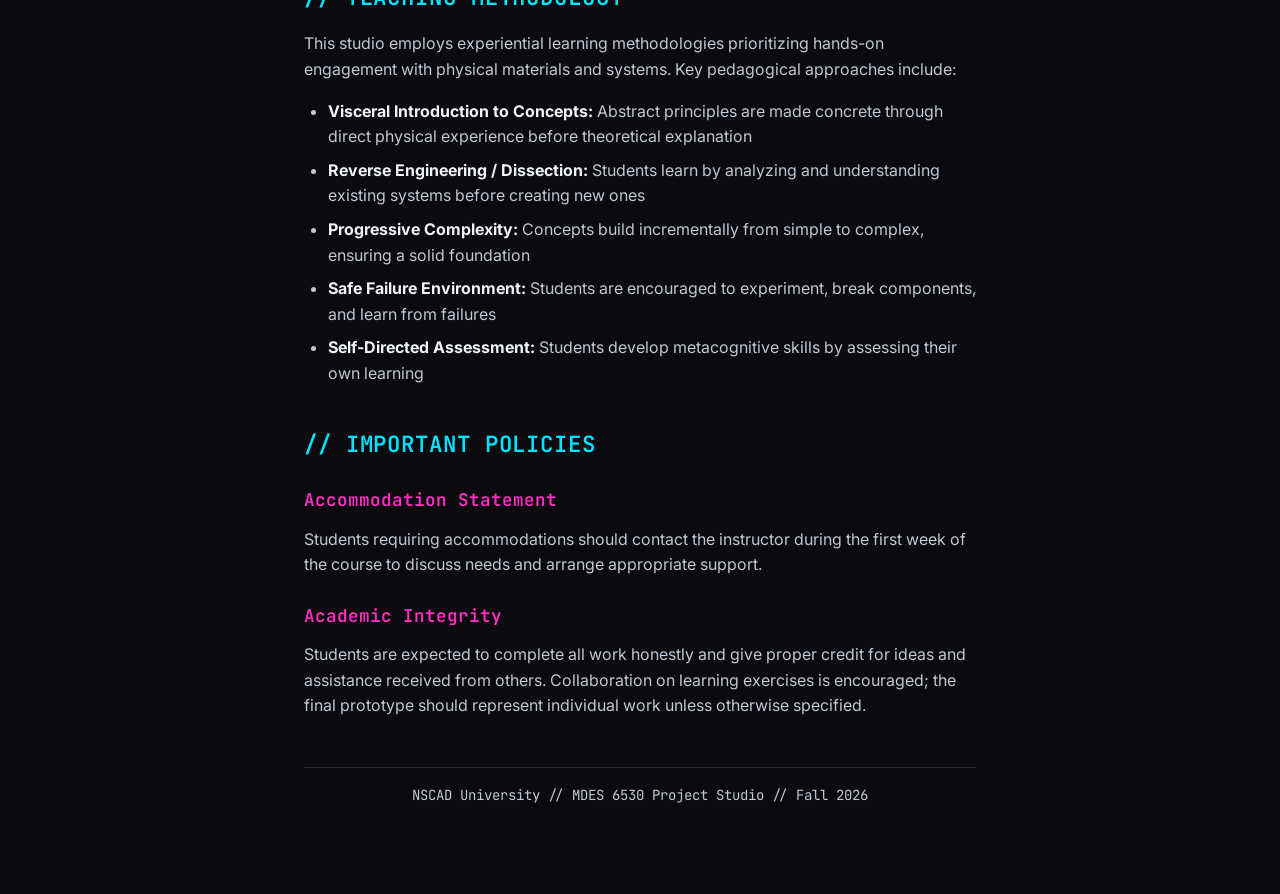
==== commit bcf7a91f: "Update weekly schedule with Session 0 details Added details for Session 0 in the weekly schedule." ====
--- a/MDES6530_Course_Outline.html
+++ b/MDES6530_Course_Outline.html
@@ -561,7 +561,15 @@
     <div class="page-break"></div>
 
     <h2>// Weekly Schedule</h2>
-
+<div class="week-block">
+        <div class="week-header">Session 0 (Sept 10): No Class Meeting</div>
+
+        <div class="section-label">////</div>
+        <ul>
+            <li>This is technically the first class, but the Design special event is happening instead of meeting for class.</li>
+            
+        </ul>
+    </div>
     <div class="week-block">
         <div class="week-header">Session 1 (Sept 17): Electricity Fundamentals &amp; Archaeology Launch</div>
 
